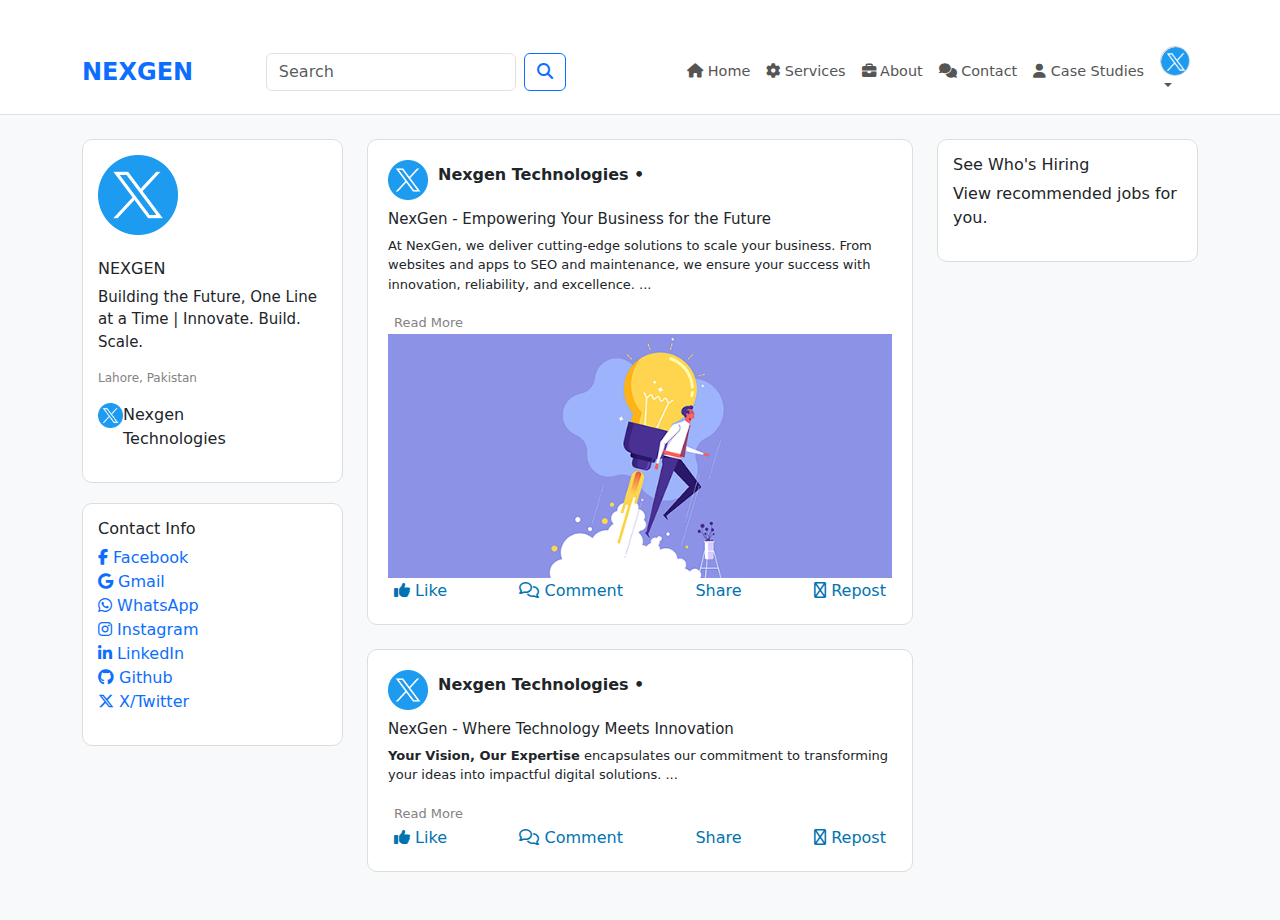
==== index.html @ e7142cca "first comment" ====
<!DOCTYPE html>
<html lang="en">
<head>
    <meta charset="UTF-8">
    <meta name="viewport" content="width=device-width, initial-scale=1.0">
    <title>NEXGEN</title>
    <link rel="stylesheet" href="https://cdn.jsdelivr.net/npm/bootstrap@5.3.0/dist/css/bootstrap.min.css">
    <link rel="stylesheet" href="https://cdnjs.cloudflare.com/ajax/libs/font-awesome/6.5.0/css/all.min.css">
    <link rel="stylesheet" href="css/index.css">
    <link rel="shortcut icon" href="images/images.jpg" type="image/x-icon">
    <style>

    </style>
</head>
<body>
    <!-- Navbar -->
    <nav class="navbar navbar-expand-lg bg-light border-bottom">
        <div class="container">
            <a class="navbar-brand text-primary" href="#">NEXGEN</a>
            <button class="navbar-toggler" type="button" data-bs-toggle="collapse" data-bs-target="#navbarNav" aria-controls="navbarNav" aria-expanded="false" aria-label="Toggle navigation">
                <span class="navbar-toggler-icon"></span>
            </button>
            <div class="collapse navbar-collapse" id="navbarNav">
                <form class="d-flex mx-auto nav-search">
                    <input class="form-control me-2" type="search" placeholder="Search" aria-label="Search">
                    <button class="btn btn-outline-primary" type="submit"><i class="fas fa-search"></i></button>
                </form>
                <ul class="navbar-nav ms-auto align-items-center">
                    <li class="nav-item">
                        <a class="nav-link" href="index.html"><i class="fas fa-home"></i> Home</a>
                    </li>
                    <li class="nav-item">
                        <a class="nav-link" href="#"><i class="fa-solid fa-gear"></i> Services</a>
                    </li>
                    <li class="nav-item">
                        <a class="nav-link" href="about.html"><i class="fas fa-briefcase"></i> About</a>
                    </li>
                    <li class="nav-item">
                        <a class="nav-link" href="#"><i class="fas fa-comments"></i> Contact</a>
                    </li>
                    <li class="nav-item">
                        <a class="nav-link" href="#"><i class="fa-solid fa-user"></i> Case Studies</a>
                    </li>
                    <li class="nav-item dropdown">
                        <a class="nav-link dropdown-toggle" href="#" id="navbarDropdown" role="button" data-bs-toggle="dropdown" aria-expanded="false">
                            <div class="profile-icon">
                                <img src="images/images.jpg" alt="Profile" class="rounded-circle" style="width: 30px; height: 30px;">
                            </div>
                        </a>
                        <ul class="dropdown-menu" aria-labelledby="navbarDropdown">
                            <li><a class="dropdown-item" href="#">Profile</a></li>
                            <li><a class="dropdown-item" href="#">Settings</a></li>
                            <li><hr class="dropdown-divider"></li>
                            <li><a class="dropdown-item" href="#">Logout</a></li>
                        </ul>
                    </li>
                </ul>
            </div>
        </div>
    </nav>

    <!-- Main Content -->
    <div class="container mt-4">
        <div class="row">
            <!-- Left Sidebar -->
            <div class="col-md-3">
                <div class="profile-card">
                    <img class="profile-img" src="images/images.jpg" alt="">
                    <br>
                    <br>
                    <h6>NEXGEN</h6>
                    <p class="desc">Building the Future, One Line at a Time | Innovate. Build. Scale.</p>
                    <p class="location">Lahore, Pakistan</p>
                    <div class="parent-div">
                        <img class="img-img" src="images/images.jpg" alt="">
                        <p>Nexgen Technologies</p>
                    </div>
                </div>
                <div class="sidebar-section">
                    <h6>Contact Info</h6>
                    <ul class="list-unstyled">
                        <li><a href="https://www.facebook.com/yourprofile" target="_blank" class="text-decoration-none">
                            <i class="fa-brands fa-facebook-f"></i> Facebook
                        </a></li>
                        <li><a href="mailto:your-email@gmail.com" class="text-decoration-none">
                            <i class="fa-brands fa-google"></i> Gmail
                        </a></li>
                        <li> <a href="https://wa.me/your-number" target="_blank" class="text-decoration-none">
                            <i class="fa-brands fa-whatsapp"></i> WhatsApp
                        </a></li>
                        <li>
                            <a href="https://www.instagram.com/yourprofile" target="_blank" class="text-decoration-none">
                                <i class="fa-brands fa-instagram"></i> Instagram
                            </a>
                        </li>
                        <li>
                            <a href="https://www.linkedin.com/yourprofile" target="_blank" class="text-decoration-none">
                                <i class="fa-brands fa-linkedin-in"></i> LinkedIn
                            </a>
                        </li>
                        <li>
                            <a href="https://www.github.com/yourprofile" target="_blank" class="text-decoration-none">
                                <i class="fa-brands fa-github"></i> Github
                            </a>
                        </li>
                        <li>
                            <a href="https://www.github.com/yourprofile" target="_blank" class="text-decoration-none">
                                <i class="fa-brands fa-x-twitter"></i> X/Twitter
                            </a>
                        </li>
                    </ul>
                </div>
            </div>
             
            <!-- Main Content -->
            <div class="col-md-6">
                <div class="main-content">
                    <div class="parent-div2">
                        <img src="images/images.jpg" alt="">
                        <h6 style="margin-top: 5px; margin-left:10px; font-weight:bold;">Nexgen Technologies •</h6>
                    </div>
                    <h6 style="font-size: 15px;">
                        NexGen - Empowering Your Business for the Future
                    </h6>
                    <p id="nexgen-text" style="font-size:13px;">
                        At NexGen, we deliver cutting-edge solutions to scale your business. From websites and apps to SEO and maintenance, we ensure your success with innovation, reliability, and excellence. 
                        <span id="dots">...</span>
                        <span id="more-text" style="display:none;">
                            Our team of experts is committed to providing tailored solutions that meet your unique needs. Let's build a better digital future together. <br> <strong>Build. Scale. Succeed with NexGen.</strong>
                        </span>
                    </p>
                    <button id="read-more-btn" onclick="toggleReadMore()" style="font-size:13px; background: none; border: none; color: #858282; cursor: pointer;">Read More</button>
                    <img class="img1" src="images/idea.png" alt="">
                    <div class="buttons">
                        <button style="background: none; border: none; cursor: pointer; color: #0073b1;"><i class="fa-solid fa-thumbs-up"></i> Like</button>
                        <button style="background: none; border: none; cursor: pointer; color: #0073b1;"><i class="fa-regular fa-comments"></i> Comment</button>
                        <button style="background: none; border: none; cursor: pointer; color: #0073b1;"><i class="fa-sharp fa-thin fa-share"></i> Share</button>
                        <button style="background: none; border: none; cursor: pointer; color: #0073b1;"><i class="fa-regular fa-signs-post"></i> Repost</button>
                    </div>
                </div>
                <br>
                <div class="main-content">
                    <div class="parent-div2">
                        <img src="images/images.jpg" alt="">
                        <h6 style="margin-top: 5px; margin-left:10px; font-weight:bold;">Nexgen Technologies •</h6>
                    </div>
                    <h6 style="font-size: 15px;">
                        NexGen - Where Technology Meets Innovation
                    </h6>
                    <p id="nexgen-text" style="font-size:13px;">
                        <strong>Your Vision, Our Expertise</strong> encapsulates our commitment to transforming your ideas into impactful digital solutions.
                        <span id="Dots">...</span>
                        <span id="More-text" style="display:none;">
                            At NexGen, we believe that every great project begins with a unique vision. Our team of experts collaborates closely with you to understand your goals and tailor technology to meet your specific needs. From cutting-edge websites and applications to seamless SEO and maintenance, we bring innovation, precision, and reliability to every step of the journey. With NexGen by your side, your vision becomes a reality powered by our expertise. Together, let’s shape a smarter, more successful future for your business
                        </span>
                    </p>
                    <button id="Read-more-btn" onclick="ToggleReadMore()" style="font-size:13px; background: none; border: none; color: #858282; cursor: pointer;">Read More</button>
                    <img class="img1" src="images/paper_plane12.1.jpg" alt="">
                    <div class="buttons">
                        <button style="background: none; border: none; cursor: pointer; color: #0073b1;"><i class="fa-solid fa-thumbs-up"></i> Like</button>
                        <button style="background: none; border: none; cursor: pointer; color: #0073b1;"><i class="fa-regular fa-comments"></i> Comment</button>
                        <button style="background: none; border: none; cursor: pointer; color: #0073b1;"><i class="fa-sharp fa-thin fa-share"></i> Share</button>
                        <button style="background: none; border: none; cursor: pointer; color: #0073b1;"><i class="fa-regular fa-signs-post"></i> Repost</button>
                    </div>
                </div>
            </div>

            <!-- Right Sidebar -->
            <div class="col-md-3">
                <div class="sidebar-section">
                    <h6>See Who's Hiring</h6>
                    <p>View recommended jobs for you.</p>
                </div>
            </div>
        </div>
    </div>
    <br>
    <br>
    <script src="https://cdn.jsdelivr.net/npm/bootstrap@5.3.0/dist/js/bootstrap.bundle.min.js"></script>
    <script src="js/index.js"></script>
</body>
</html>
---- css/index.css ----
body {
    background-color: rgb(248, 249, 250)
}

.navbar-brand {
    font-weight: bold;
    font-size: 1.5rem;
}

.nav-item a {
    color: #555;
    font-size: 0.9rem;
}

.nav-item a:hover {
    color: #0073b1; 
}

.nav-search {
    width: 300px;
}

.profile-icon {
    border: 1px solid #ccc;
    border-radius: 50%;
    width: 30px;
    height: 30px;
    overflow: hidden;
}

.profile-icon img {
    width: 100%;
    height: 100%;
    object-fit: cover;
}

.navbar {
    background-color: #fff !important; 
    border-bottom: 1px solid #ccc; 
}

.nav-link {
    color: #555 !important; 
}

.nav-link:hover {
    color: #0073b1 !important; 
}

.profile-icon {
    border: 1px solid #ccc;
}
body {
    background-color: #f8f9fa;
}
.profile-card {
    background: #fff;
    border: 1px solid #ddd;
    border-radius: 10px;
    padding: 15px;
    margin-bottom: 20px;
}
.sidebar-section {
    background: #fff;
    border: 1px solid #ddd;
    border-radius: 10px;
    padding: 15px;
    margin-bottom: 20px;
}
.main-content {
    background: #fff;
    border: 1px solid #ddd;
    border-radius: 10px;
    padding: 20px;
}

.profile-img {
    height: 80px;
}

.desc {
    font-size: 15px;
}

.location {
    font-size: 12px;
    color: #858282;
}

.parent-div {
    justify-content: space-evenly;
    display: flex;
    margin-right: 40px;
    margin-top: 10px;
}

.parent-div2 {
    justify-content: start;
    display: flex;
    height: 40px;
    margin-bottom: 10px;
}

.img-img {
    height: 25px;
}

.img1 {
    max-width: 100%; /* Scale down to fit */
    max-height: 100%; /* Scale down to fit */
    margin: auto; /* Center the image */
    display: block; /* For proper centering */
}

.buttons {
    justify-content: space-between;
    display: flex;
}

.card-slider .card {
    min-width: 18rem;
    margin: 0 auto;
}

.carousel-inner {
    display: flex;
    justify-content: center;
}

.carousel-item {
    display: flex;
    justify-content: center;
}

.card-img-top {
    height: 150px;
    object-fit: cover;
}

/* Styling for the card slider */
.card-slider-container {
    overflow: hidden;
    position: relative;
    width: 100%;
}

.card-slider {
    display: flex;
    transition: transform 0.5s ease-in-out;
}

.card {
    min-width: 18rem;
    margin: 10px;
    flex-shrink: 0;
}

.card-img-top {
    height: 350px;
    object-fit: cover;
}

.slider-controls {
    display: flex;
    justify-content: space-between;
    margin-top: 10px;
}

.slider-controls button {
    background-color: #007bff;
    color: #fff;
    border: none;
    padding: 5px 15px;
    border-radius: 5px;
    cursor: pointer;
}

.slider-controls button:hover {
    background-color: #0056b3;
}

/* For the card content inside the container */
.container {
    margin-top: 30px;
}

.star-rating {
    font-size: 1.2rem; /* Adjust size as needed */
    color: #f5c518; /* Gold color for stars */
    margin-top: 5px; /* Adds space between the name and stars */
}

.card-body h5 {
    margin-bottom: 8px; /* Adjust spacing between name and stars */
}
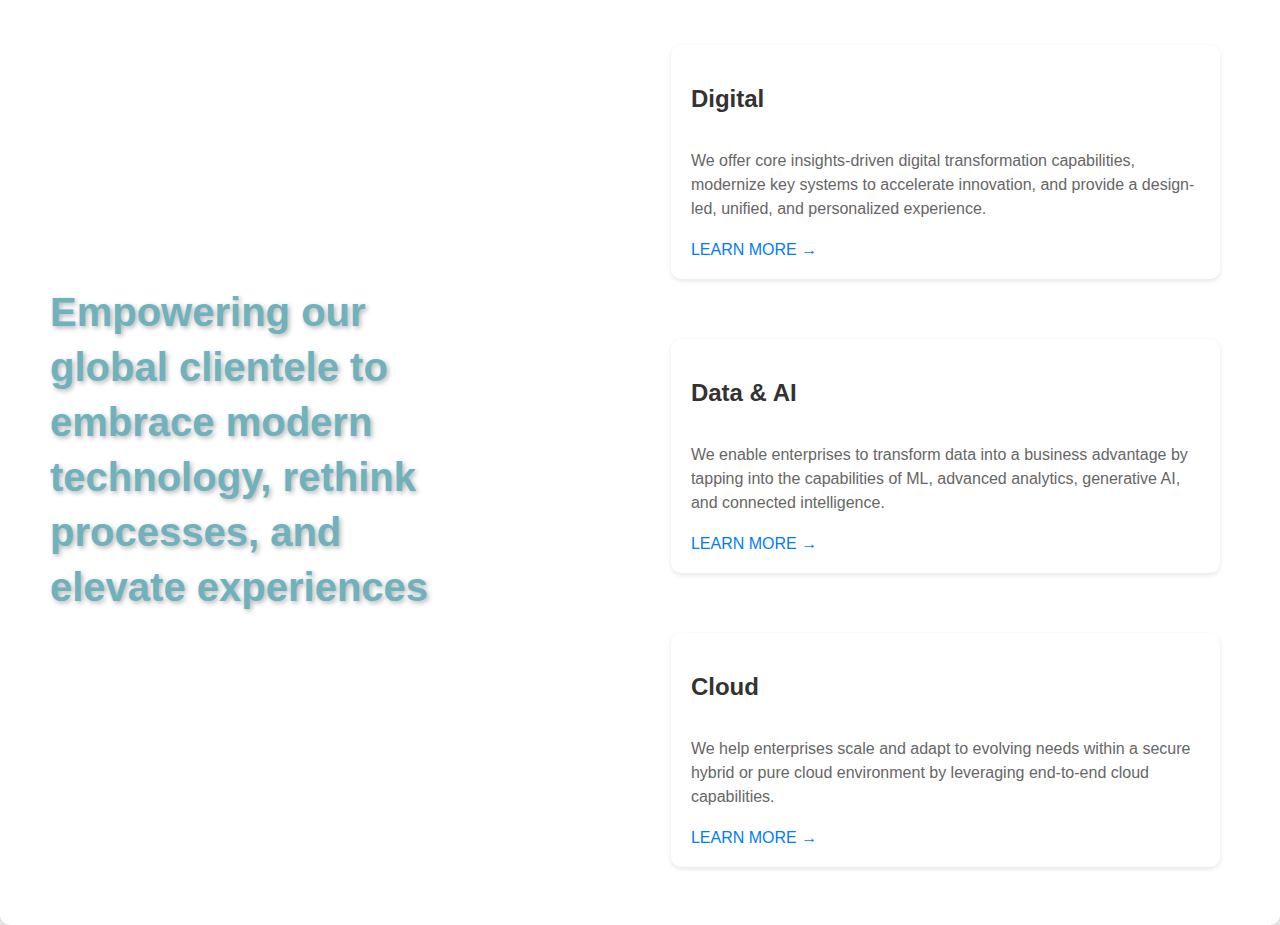
==== commit ffd4e62a: "add changes" ====
--- a/index.html
+++ b/index.html
@@ -3,180 +3,191 @@
 <head>
     <meta charset="UTF-8">
     <meta name="viewport" content="width=device-width, initial-scale=1.0">
-    <title>NEXGEN</title>
-    <link rel="stylesheet" href="https://cdn.jsdelivr.net/npm/bootstrap@5.3.0/dist/css/bootstrap.min.css">
-    <link rel="stylesheet" href="https://cdnjs.cloudflare.com/ajax/libs/font-awesome/6.5.0/css/all.min.css">
-    <link rel="stylesheet" href="css/index.css">
-    <link rel="shortcut icon" href="images/images.jpg" type="image/x-icon">
+    <title>Services Page</title>
     <style>
+        body {
+            font-family: Arial, sans-serif;
+            margin: 0;
+            padding: 0;
+            background-color: #F0F0F0;
+            display: flex;
+            justify-content: center;
+            align-items: center;
+            height: 100vh;
+            overflow: hidden;
+        }
 
+        .container {
+            max-width: 1200px;
+            margin: 0 auto;
+            padding: 50px;
+            display: flex;
+            justify-content: space-between;
+            align-items: center;
+            width: 100%;
+            background-color: #fff;
+            border-radius: 10px;
+            box-shadow: 0 4px 10px rgba(0, 0, 0, 0.1);
+        }
+
+        /* Left side text */
+        .left-side {
+            width: 50%;
+            padding-right: 50px;
+            background-color: white; /* Same color as the right side */
+            color: white;
+            background-image: url('company-logo.png'); /* Replace with your logo image URL */
+            background-size: contain;
+            background-position: center;
+            background-repeat: no-repeat;
+            position: relative;
+            height: 100%;
+        }
+
+        .left-side h1 {
+            font-size: 40px;
+            font-weight: bold;
+            color: #6fb2bd;
+            margin: 10px 0;
+            text-shadow: 2px 2px 5px rgba(0, 0, 0, 0.3); /* Optional text shadow for better readability */
+        }
+
+        /* Right side services */
+        .right-side {
+            width: 50%;
+            display: flex;
+            flex-direction: column;
+            gap: 20px;
+            overflow-y: auto; /* Allows scrolling but hides the scrollbar */
+            max-height: 90vh; /* Limit the height */
+            padding: 20px;
+            background-color: white; /* Same color as left side */
+            color: white;
+        }
+
+        .right-side::-webkit-scrollbar {
+            display: none; /* Hide scrollbar */
+        }
+
+        .service {
+            background-color: #fff;
+            border-radius: 10px;
+            padding: 20px;
+            box-shadow: 0px 2px 5px rgba(0, 0, 0, 0.1);
+            text-align: left;
+            display: flex;
+            flex-direction: column;
+            gap: 10px;
+        }
+
+        .service h2 {
+            font-size: 24px;
+            font-weight: bold;
+            color: #333;
+            margin-bottom: 10px;
+        }
+
+        .service p {
+            color: #666;
+            line-height: 1.5;
+            margin-bottom: 10px;
+        }
+
+        .service a {
+            color: #007bff;
+            text-decoration: none;
+        }
+
+        /* Vertical line separating left and right sides */
+        .separator {
+            width: 2px;
+            background-color: #333;
+            height: 100%;
+        }
+
+        /* Line separator within right-side */
+        .line {
+            height: 2px;
+            background-color: #333;
+            margin-bottom: 20px;
+        }
+
+        /* Scroll Effect */
+        .scrollable {
+            height: 90vh;
+            overflow-y: scroll;
+            padding-right: 10px;
+        }
+
+        /* Media Queries */
+        @media (max-width: 768px) {
+            .container {
+                flex-direction: column;
+                padding: 20px;
+            }
+
+            .left-side, .right-side {
+                width: 100%;
+            }
+
+            .left-side h1 {
+                font-size: 30px;
+            }
+
+            .separator {
+                display: none;
+            }
+        }
     </style>
 </head>
 <body>
-    <!-- Navbar -->
-    <nav class="navbar navbar-expand-lg bg-light border-bottom">
-        <div class="container">
-            <a class="navbar-brand text-primary" href="#">NEXGEN</a>
-            <button class="navbar-toggler" type="button" data-bs-toggle="collapse" data-bs-target="#navbarNav" aria-controls="navbarNav" aria-expanded="false" aria-label="Toggle navigation">
-                <span class="navbar-toggler-icon"></span>
-            </button>
-            <div class="collapse navbar-collapse" id="navbarNav">
-                <form class="d-flex mx-auto nav-search">
-                    <input class="form-control me-2" type="search" placeholder="Search" aria-label="Search">
-                    <button class="btn btn-outline-primary" type="submit"><i class="fas fa-search"></i></button>
-                </form>
-                <ul class="navbar-nav ms-auto align-items-center">
-                    <li class="nav-item">
-                        <a class="nav-link" href="index.html"><i class="fas fa-home"></i> Home</a>
-                    </li>
-                    <li class="nav-item">
-                        <a class="nav-link" href="#"><i class="fa-solid fa-gear"></i> Services</a>
-                    </li>
-                    <li class="nav-item">
-                        <a class="nav-link" href="about.html"><i class="fas fa-briefcase"></i> About</a>
-                    </li>
-                    <li class="nav-item">
-                        <a class="nav-link" href="#"><i class="fas fa-comments"></i> Contact</a>
-                    </li>
-                    <li class="nav-item">
-                        <a class="nav-link" href="#"><i class="fa-solid fa-user"></i> Case Studies</a>
-                    </li>
-                    <li class="nav-item dropdown">
-                        <a class="nav-link dropdown-toggle" href="#" id="navbarDropdown" role="button" data-bs-toggle="dropdown" aria-expanded="false">
-                            <div class="profile-icon">
-                                <img src="images/images.jpg" alt="Profile" class="rounded-circle" style="width: 30px; height: 30px;">
-                            </div>
-                        </a>
-                        <ul class="dropdown-menu" aria-labelledby="navbarDropdown">
-                            <li><a class="dropdown-item" href="#">Profile</a></li>
-                            <li><a class="dropdown-item" href="#">Settings</a></li>
-                            <li><hr class="dropdown-divider"></li>
-                            <li><a class="dropdown-item" href="#">Logout</a></li>
-                        </ul>
-                    </li>
-                </ul>
+    <div class="container">
+        <!-- Left side text -->
+        <div class="left-side">
+            <h1>Empowering our</h1>
+            <h1>global clientele to</h1>
+            <h1>embrace modern</h1>
+            <h1>technology, rethink</h1>
+            <h1>processes, and</h1>
+            <h1>elevate experiences</h1>
+        </div>
+
+        <!-- Separator line between left and right -->
+        <div class="separator"></div>
+
+        <!-- Right side services -->
+        <div class="right-side scrollable">
+            <div class="service">
+                <h2>Digital</h2>
+                <p>We offer core insights-driven digital transformation capabilities, modernize key systems to accelerate innovation, and provide a design-led, unified, and personalized experience.</p>
+                <a href="#">LEARN MORE →</a>
             </div>
-        </div>
-    </nav>
-
-    <!-- Main Content -->
-    <div class="container mt-4">
-        <div class="row">
-            <!-- Left Sidebar -->
-            <div class="col-md-3">
-                <div class="profile-card">
-                    <img class="profile-img" src="images/images.jpg" alt="">
-                    <br>
-                    <br>
-                    <h6>NEXGEN</h6>
-                    <p class="desc">Building the Future, One Line at a Time | Innovate. Build. Scale.</p>
-                    <p class="location">Lahore, Pakistan</p>
-                    <div class="parent-div">
-                        <img class="img-img" src="images/images.jpg" alt="">
-                        <p>Nexgen Technologies</p>
-                    </div>
-                </div>
-                <div class="sidebar-section">
-                    <h6>Contact Info</h6>
-                    <ul class="list-unstyled">
-                        <li><a href="https://www.facebook.com/yourprofile" target="_blank" class="text-decoration-none">
-                            <i class="fa-brands fa-facebook-f"></i> Facebook
-                        </a></li>
-                        <li><a href="mailto:your-email@gmail.com" class="text-decoration-none">
-                            <i class="fa-brands fa-google"></i> Gmail
-                        </a></li>
-                        <li> <a href="https://wa.me/your-number" target="_blank" class="text-decoration-none">
-                            <i class="fa-brands fa-whatsapp"></i> WhatsApp
-                        </a></li>
-                        <li>
-                            <a href="https://www.instagram.com/yourprofile" target="_blank" class="text-decoration-none">
-                                <i class="fa-brands fa-instagram"></i> Instagram
-                            </a>
-                        </li>
-                        <li>
-                            <a href="https://www.linkedin.com/yourprofile" target="_blank" class="text-decoration-none">
-                                <i class="fa-brands fa-linkedin-in"></i> LinkedIn
-                            </a>
-                        </li>
-                        <li>
-                            <a href="https://www.github.com/yourprofile" target="_blank" class="text-decoration-none">
-                                <i class="fa-brands fa-github"></i> Github
-                            </a>
-                        </li>
-                        <li>
-                            <a href="https://www.github.com/yourprofile" target="_blank" class="text-decoration-none">
-                                <i class="fa-brands fa-x-twitter"></i> X/Twitter
-                            </a>
-                        </li>
-                    </ul>
-                </div>
+            <div class="line"></div>
+            <div class="service">
+                <h2>Data & AI</h2>
+                <p>We enable enterprises to transform data into a business advantage by tapping into the capabilities of ML, advanced analytics, generative AI, and connected intelligence.</p>
+                <a href="#">LEARN MORE →</a>
             </div>
-             
-            <!-- Main Content -->
-            <div class="col-md-6">
-                <div class="main-content">
-                    <div class="parent-div2">
-                        <img src="images/images.jpg" alt="">
-                        <h6 style="margin-top: 5px; margin-left:10px; font-weight:bold;">Nexgen Technologies •</h6>
-                    </div>
-                    <h6 style="font-size: 15px;">
-                        NexGen - Empowering Your Business for the Future
-                    </h6>
-                    <p id="nexgen-text" style="font-size:13px;">
-                        At NexGen, we deliver cutting-edge solutions to scale your business. From websites and apps to SEO and maintenance, we ensure your success with innovation, reliability, and excellence. 
-                        <span id="dots">...</span>
-                        <span id="more-text" style="display:none;">
-                            Our team of experts is committed to providing tailored solutions that meet your unique needs. Let's build a better digital future together. <br> <strong>Build. Scale. Succeed with NexGen.</strong>
-                        </span>
-                    </p>
-                    <button id="read-more-btn" onclick="toggleReadMore()" style="font-size:13px; background: none; border: none; color: #858282; cursor: pointer;">Read More</button>
-                    <img class="img1" src="images/idea.png" alt="">
-                    <div class="buttons">
-                        <button style="background: none; border: none; cursor: pointer; color: #0073b1;"><i class="fa-solid fa-thumbs-up"></i> Like</button>
-                        <button style="background: none; border: none; cursor: pointer; color: #0073b1;"><i class="fa-regular fa-comments"></i> Comment</button>
-                        <button style="background: none; border: none; cursor: pointer; color: #0073b1;"><i class="fa-sharp fa-thin fa-share"></i> Share</button>
-                        <button style="background: none; border: none; cursor: pointer; color: #0073b1;"><i class="fa-regular fa-signs-post"></i> Repost</button>
-                    </div>
-                </div>
-                <br>
-                <div class="main-content">
-                    <div class="parent-div2">
-                        <img src="images/images.jpg" alt="">
-                        <h6 style="margin-top: 5px; margin-left:10px; font-weight:bold;">Nexgen Technologies •</h6>
-                    </div>
-                    <h6 style="font-size: 15px;">
-                        NexGen - Where Technology Meets Innovation
-                    </h6>
-                    <p id="nexgen-text" style="font-size:13px;">
-                        <strong>Your Vision, Our Expertise</strong> encapsulates our commitment to transforming your ideas into impactful digital solutions.
-                        <span id="Dots">...</span>
-                        <span id="More-text" style="display:none;">
-                            At NexGen, we believe that every great project begins with a unique vision. Our team of experts collaborates closely with you to understand your goals and tailor technology to meet your specific needs. From cutting-edge websites and applications to seamless SEO and maintenance, we bring innovation, precision, and reliability to every step of the journey. With NexGen by your side, your vision becomes a reality powered by our expertise. Together, let’s shape a smarter, more successful future for your business
-                        </span>
-                    </p>
-                    <button id="Read-more-btn" onclick="ToggleReadMore()" style="font-size:13px; background: none; border: none; color: #858282; cursor: pointer;">Read More</button>
-                    <img class="img1" src="images/paper_plane12.1.jpg" alt="">
-                    <div class="buttons">
-                        <button style="background: none; border: none; cursor: pointer; color: #0073b1;"><i class="fa-solid fa-thumbs-up"></i> Like</button>
-                        <button style="background: none; border: none; cursor: pointer; color: #0073b1;"><i class="fa-regular fa-comments"></i> Comment</button>
-                        <button style="background: none; border: none; cursor: pointer; color: #0073b1;"><i class="fa-sharp fa-thin fa-share"></i> Share</button>
-                        <button style="background: none; border: none; cursor: pointer; color: #0073b1;"><i class="fa-regular fa-signs-post"></i> Repost</button>
-                    </div>
-                </div>
-            </div>
-
-            <!-- Right Sidebar -->
-            <div class="col-md-3">
-                <div class="sidebar-section">
-                    <h6>See Who's Hiring</h6>
-                    <p>View recommended jobs for you.</p>
-                </div>
+            <div class="line"></div>
+            <div class="service">
+                <h2>Cloud</h2>
+                <p>We help enterprises scale and adapt to evolving needs within a secure hybrid or pure cloud environment by leveraging end-to-end cloud capabilities.</p>
+                <a href="#">LEARN MORE →</a>
             </div>
         </div>
     </div>
-    <br>
-    <br>
-    <script src="https://cdn.jsdelivr.net/npm/bootstrap@5.3.0/dist/js/bootstrap.bundle.min.js"></script>
-    <script src="js/index.js"></script>
+
+    <script>
+        window.addEventListener('scroll', function() {
+            const scrollPosition = window.scrollY;
+            const rightSide = document.querySelector('.right-side');
+            if (scrollPosition > 100) {
+                rightSide.style.transform = 'translateY(-50px)';
+                rightSide.style.transition = 'transform 0.3s ease-in-out';
+            } else {
+                rightSide.style.transform = 'translateY(0)';
+            }
+        });
+    </script>
 </body>
 </html>
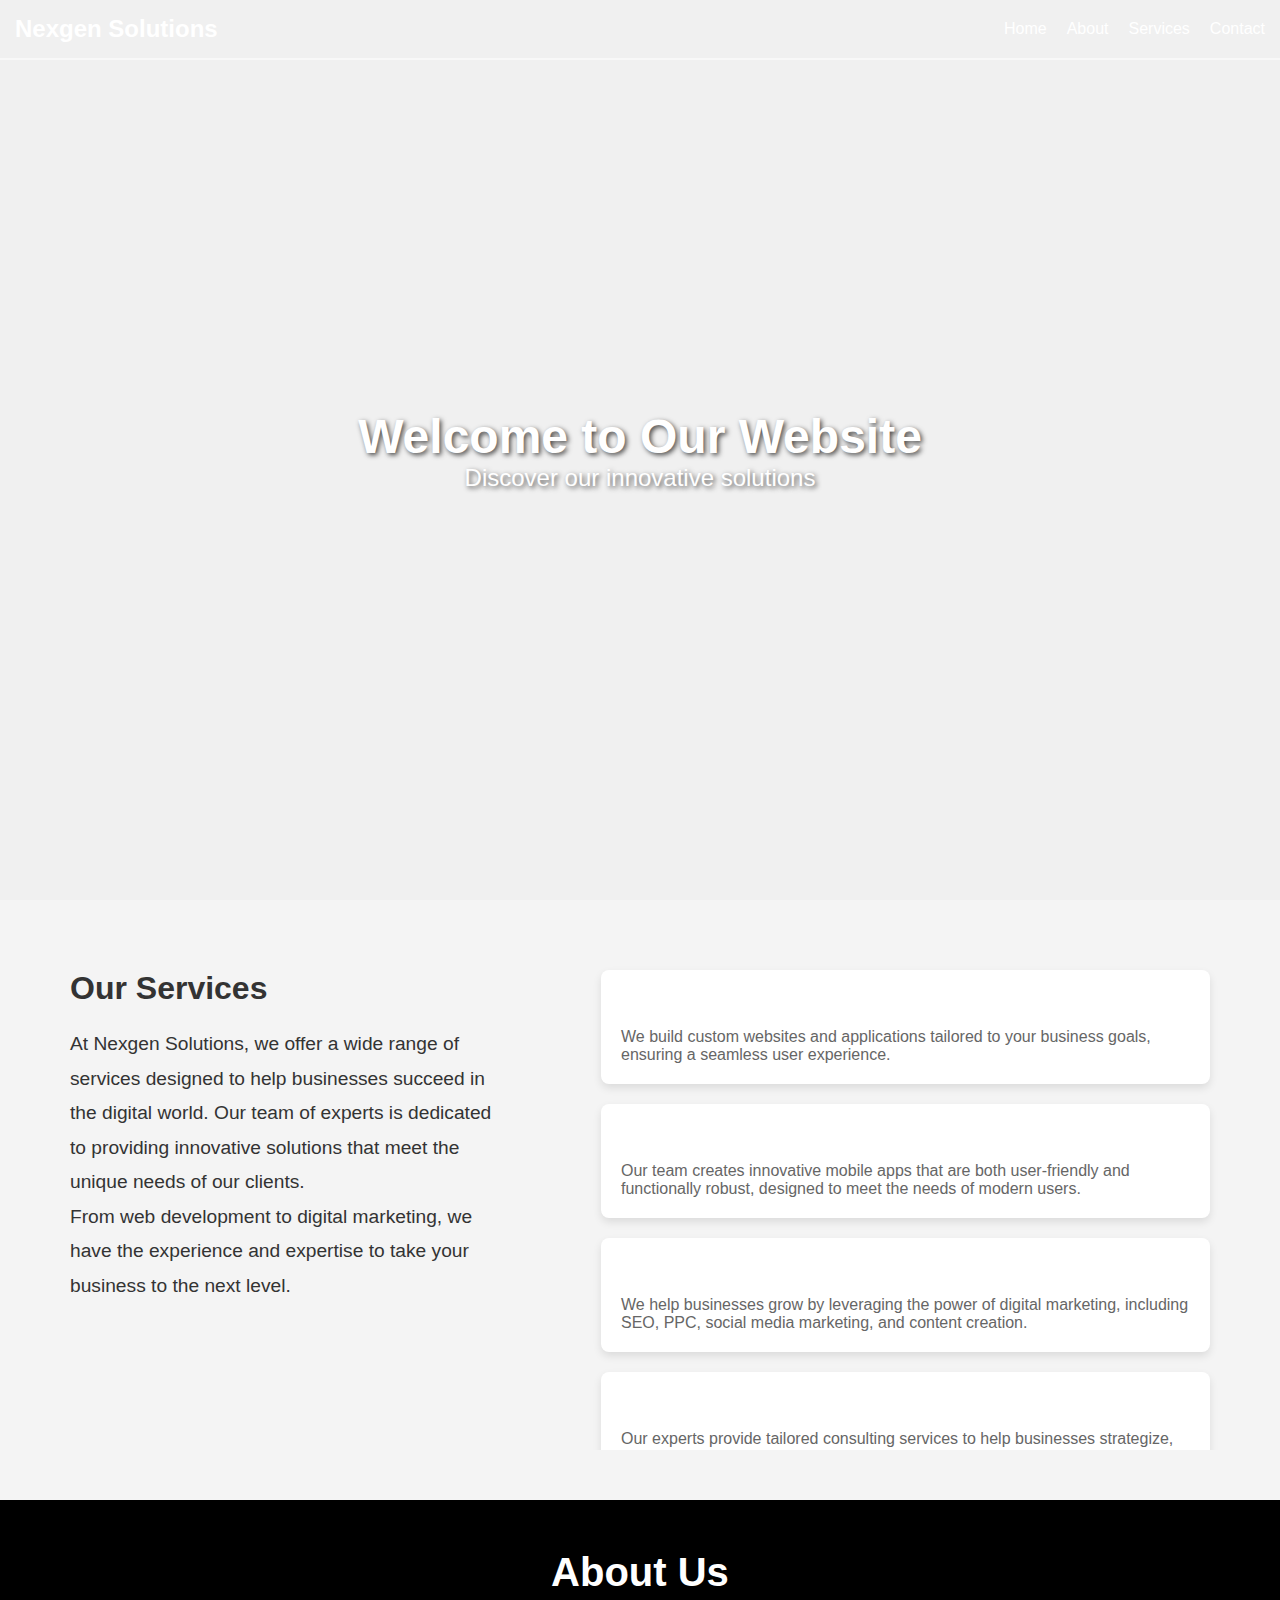
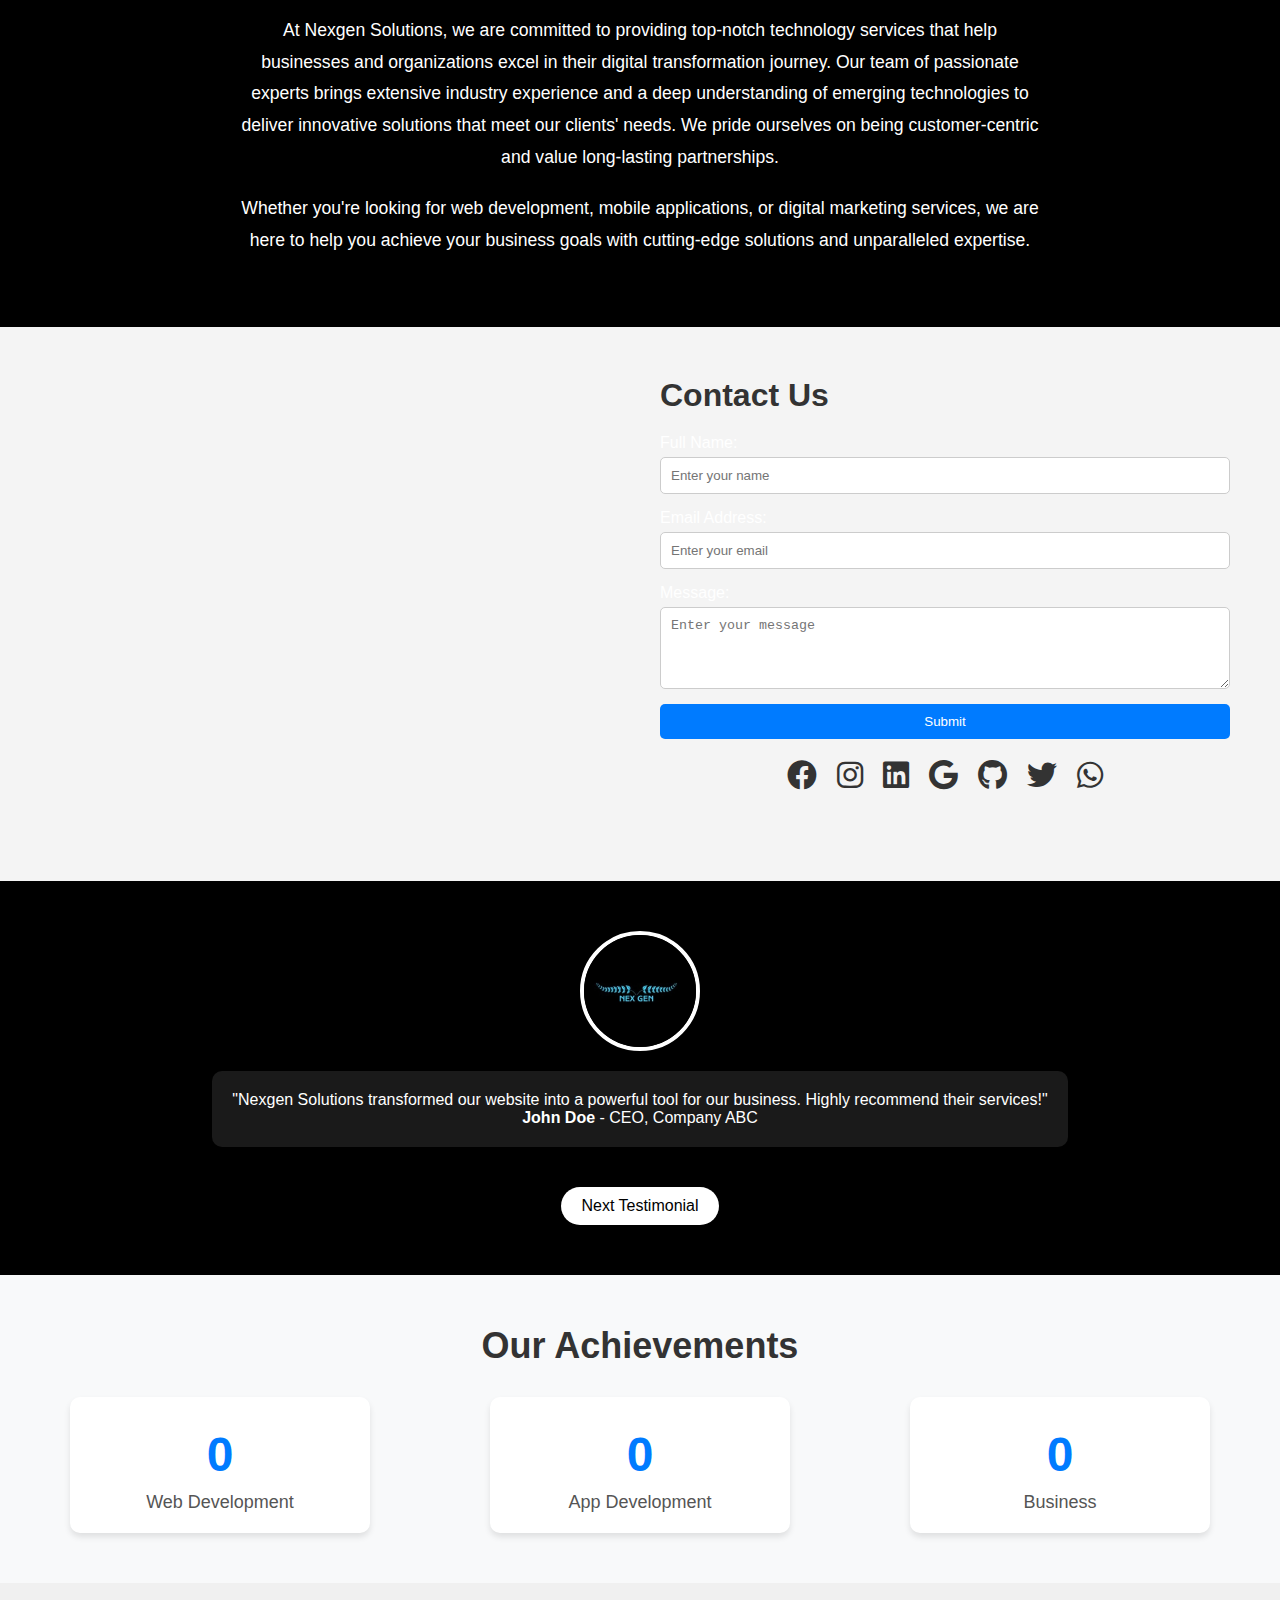
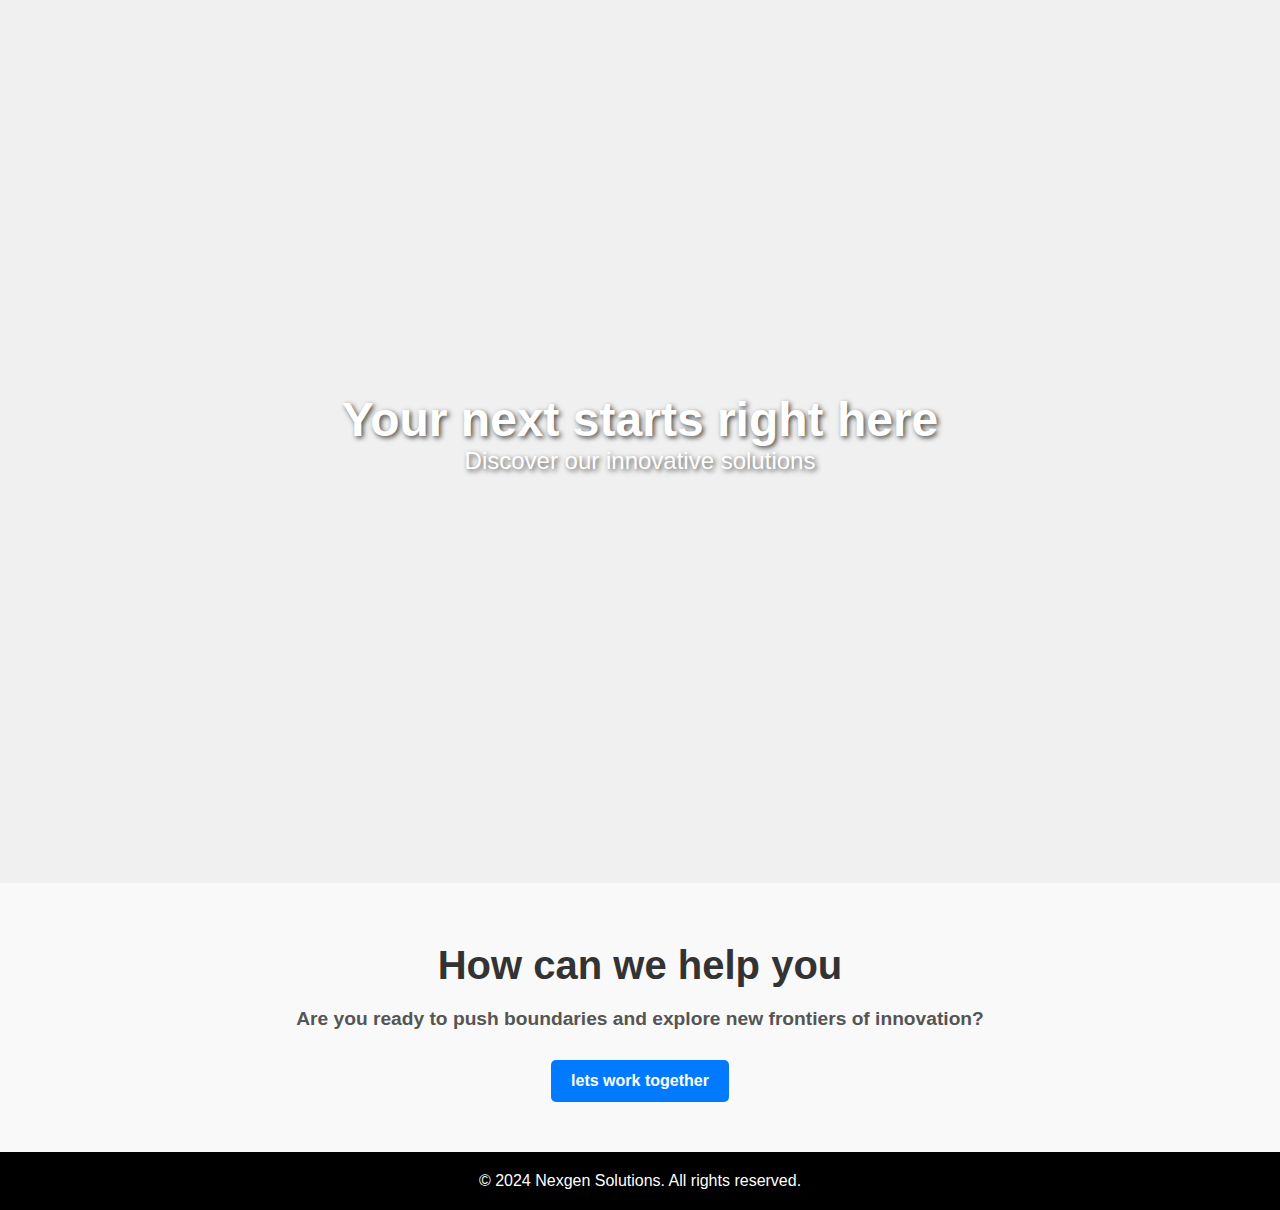
==== commit bd446f53: "applied changes in portfolio" ====
--- a/index.html
+++ b/index.html
@@ -1,193 +1,319 @@
 <!DOCTYPE html>
 <html lang="en">
-<head>
-    <meta charset="UTF-8">
-    <meta name="viewport" content="width=device-width, initial-scale=1.0">
-    <title>Services Page</title>
-    <style>
-        body {
-            font-family: Arial, sans-serif;
-            margin: 0;
-            padding: 0;
-            background-color: #F0F0F0;
-            display: flex;
-            justify-content: center;
-            align-items: center;
-            height: 100vh;
-            overflow: hidden;
-        }
-
-        .container {
-            max-width: 1200px;
-            margin: 0 auto;
-            padding: 50px;
-            display: flex;
-            justify-content: space-between;
-            align-items: center;
-            width: 100%;
-            background-color: #fff;
-            border-radius: 10px;
-            box-shadow: 0 4px 10px rgba(0, 0, 0, 0.1);
-        }
-
-        /* Left side text */
-        .left-side {
-            width: 50%;
-            padding-right: 50px;
-            background-color: white; /* Same color as the right side */
-            color: white;
-            background-image: url('company-logo.png'); /* Replace with your logo image URL */
-            background-size: contain;
-            background-position: center;
-            background-repeat: no-repeat;
-            position: relative;
-            height: 100%;
-        }
-
-        .left-side h1 {
-            font-size: 40px;
-            font-weight: bold;
-            color: #6fb2bd;
-            margin: 10px 0;
-            text-shadow: 2px 2px 5px rgba(0, 0, 0, 0.3); /* Optional text shadow for better readability */
-        }
-
-        /* Right side services */
-        .right-side {
-            width: 50%;
-            display: flex;
-            flex-direction: column;
-            gap: 20px;
-            overflow-y: auto; /* Allows scrolling but hides the scrollbar */
-            max-height: 90vh; /* Limit the height */
-            padding: 20px;
-            background-color: white; /* Same color as left side */
-            color: white;
-        }
-
-        .right-side::-webkit-scrollbar {
-            display: none; /* Hide scrollbar */
-        }
-
-        .service {
-            background-color: #fff;
-            border-radius: 10px;
-            padding: 20px;
-            box-shadow: 0px 2px 5px rgba(0, 0, 0, 0.1);
-            text-align: left;
-            display: flex;
-            flex-direction: column;
-            gap: 10px;
-        }
-
-        .service h2 {
-            font-size: 24px;
-            font-weight: bold;
-            color: #333;
-            margin-bottom: 10px;
-        }
-
-        .service p {
-            color: #666;
-            line-height: 1.5;
-            margin-bottom: 10px;
-        }
-
-        .service a {
-            color: #007bff;
-            text-decoration: none;
-        }
-
-        /* Vertical line separating left and right sides */
-        .separator {
-            width: 2px;
-            background-color: #333;
-            height: 100%;
-        }
-
-        /* Line separator within right-side */
-        .line {
-            height: 2px;
-            background-color: #333;
-            margin-bottom: 20px;
-        }
-
-        /* Scroll Effect */
-        .scrollable {
-            height: 90vh;
-            overflow-y: scroll;
-            padding-right: 10px;
-        }
-
-        /* Media Queries */
-        @media (max-width: 768px) {
-            .container {
-                flex-direction: column;
-                padding: 20px;
-            }
-
-            .left-side, .right-side {
-                width: 100%;
-            }
-
-            .left-side h1 {
-                font-size: 30px;
-            }
-
-            .separator {
-                display: none;
-            }
-        }
-    </style>
-</head>
-<body>
-    <div class="container">
-        <!-- Left side text -->
-        <div class="left-side">
-            <h1>Empowering our</h1>
-            <h1>global clientele to</h1>
-            <h1>embrace modern</h1>
-            <h1>technology, rethink</h1>
-            <h1>processes, and</h1>
-            <h1>elevate experiences</h1>
-        </div>
-
-        <!-- Separator line between left and right -->
-        <div class="separator"></div>
-
-        <!-- Right side services -->
-        <div class="right-side scrollable">
-            <div class="service">
-                <h2>Digital</h2>
-                <p>We offer core insights-driven digital transformation capabilities, modernize key systems to accelerate innovation, and provide a design-led, unified, and personalized experience.</p>
-                <a href="#">LEARN MORE →</a>
+  <head>
+    <meta charset="UTF-8" />
+    <meta name="viewport" content="width=device-width, initial-scale=1.0" />
+    <title>Nexgen Solutions</title>
+    <link rel="stylesheet" href="css/index.css" />
+
+    <!-- FontAwesome CDN Link -->
+    <link
+      rel="stylesheet"
+      href="https://cdnjs.cloudflare.com/ajax/libs/font-awesome/6.0.0-beta3/css/all.min.css"
+    />
+  </head>
+  <body>
+    <!-- Invisible Navbar on top of carousel -->
+    <header class="navbar">
+      <div class="logo">Nexgen Solutions</div>
+      <nav>
+        <ul class="nav-links">
+          <li><a href="#home">Home</a></li>
+          <li><a href="#about">About</a></li>
+          <li><a href="#services">Services</a></li>
+          <li><a href="#contact">Contact</a></li>
+        </ul>
+      </nav>
+    </header>
+
+    <!-- Fullscreen Carousel -->
+    <section id="home" class="carousel">
+      <video
+        id="carousel-video"
+        src="images/video2.webm"
+        autoplay
+        muted
+        loop
+      ></video>
+      <div class="carousel-content">
+        <h1>Welcome to Our Website</h1>
+        <p>Discover our innovative solutions</p>
+      </div>
+    </section>
+
+    <!-- Services Section -->
+    <section id="services" class="services">
+      <!-- Left Side: Text -->
+      <div class="left-side">
+        <h2>Our Services</h2>
+        <p>
+          At Nexgen Solutions, we offer a wide range of services designed to
+          help businesses succeed in the digital world. Our team of experts is
+          dedicated to providing innovative solutions that meet the unique needs
+          of our clients.
+        </p>
+        <p>
+          From web development to digital marketing, we have the experience and
+          expertise to take your business to the next level.
+        </p>
+      </div>
+
+      <!-- Divider -->
+      <div class="divider"></div>
+
+      <!-- Right Side: Scrollable Service Cards -->
+      <div class="right-side">
+        <div class="service-card">
+          <h3>Web Development</h3>
+          <p>
+            We build custom websites and applications tailored to your business
+            goals, ensuring a seamless user experience.
+          </p>
+        </div>
+
+        <div class="service-card">
+          <h3>Mobile App Development</h3>
+          <p>
+            Our team creates innovative mobile apps that are both user-friendly
+            and functionally robust, designed to meet the needs of modern users.
+          </p>
+        </div>
+
+        <div class="service-card">
+          <h3>Digital Marketing</h3>
+          <p>
+            We help businesses grow by leveraging the power of digital
+            marketing, including SEO, PPC, social media marketing, and content
+            creation.
+          </p>
+        </div>
+
+        <div class="service-card">
+          <h3>Consulting</h3>
+          <p>
+            Our experts provide tailored consulting services to help businesses
+            strategize, plan, and execute successful digital transformations.
+          </p>
+        </div>
+
+        <div class="service-card">
+          <h3>E-commerce Solutions</h3>
+          <p>
+            We offer end-to-end e-commerce solutions, including platform
+            integration, payment gateway setup, and product management systems.
+          </p>
+        </div>
+
+        <div class="service-card">
+          <h3>Cloud Solutions</h3>
+          <p>
+            Our cloud services help businesses improve scalability, security,
+            and efficiency with custom cloud solutions and data management.
+          </p>
+        </div>
+      </div>
+    </section>
+
+    <!-- About Section -->
+    <section id="about" class="about">
+      <div class="about-content">
+        <h2>About Us</h2>
+        <p>
+          At Nexgen Solutions, we are committed to providing top-notch
+          technology services that help businesses and organizations excel in
+          their digital transformation journey. Our team of passionate experts
+          brings extensive industry experience and a deep understanding of
+          emerging technologies to deliver innovative solutions that meet our
+          clients' needs. We pride ourselves on being customer-centric and value
+          long-lasting partnerships.
+        </p>
+        <p>
+          Whether you're looking for web development, mobile applications, or
+          digital marketing services, we are here to help you achieve your
+          business goals with cutting-edge solutions and unparalleled expertise.
+        </p>
+      </div>
+    </section>
+
+    <!-- Contact Section -->
+    <section id="contact" class="contact">
+      <!-- Left Side: Embedded Google Map -->
+      <div class="contact-left">
+        <iframe
+          src="https://www.google.com/maps/embed/v1/place?q=New+York+City&key=YOUR_GOOGLE_MAPS_API_KEY"
+          width="600"
+          height="450"
+          style="border: 0"
+          allowfullscreen=""
+          loading="lazy"
+        >
+        </iframe>
+      </div>
+
+      <!-- Right Side: Contact Form -->
+      <div class="contact-right">
+        <h2>Contact Us</h2>
+        <form action="#" method="POST">
+          <label for="name">Full Name:</label>
+          <input
+            type="text"
+            id="name"
+            name="name"
+            required
+            placeholder="Enter your name"
+          />
+
+          <label for="email">Email Address:</label>
+          <input
+            type="email"
+            id="email"
+            name="email"
+            required
+            placeholder="Enter your email"
+          />
+
+          <label for="message">Message:</label>
+          <textarea
+            id="message"
+            name="message"
+            rows="4"
+            required
+            placeholder="Enter your message"
+          ></textarea>
+
+          <button type="submit">Submit</button>
+
+          <!-- Social Icons Below Submit Button -->
+          <div class="social-icons">
+            <a href="https://www.facebook.com" target="_blank" class="facebook"
+              ><i class="fab fa-facebook"></i
+            ></a>
+            <a
+              href="https://www.instagram.com"
+              target="_blank"
+              class="instagram"
+              ><i class="fab fa-instagram"></i
+            ></a>
+            <a href="https://www.linkedin.com" target="_blank" class="linkedin"
+              ><i class="fab fa-linkedin"></i
+            ></a>
+            <a href="https://www.google.com" target="_blank" class="google"
+              ><i class="fab fa-google"></i
+            ></a>
+            <a href="https://github.com" target="_blank" class="github"
+              ><i class="fab fa-github"></i
+            ></a>
+            <a href="https://twitter.com" target="_blank" class="twitter"
+              ><i class="fab fa-twitter"></i
+            ></a>
+            <a href="https://wa.me" target="_blank" class="whatsapp"
+              ><i class="fab fa-whatsapp"></i
+            ></a>
+          </div>
+        </form>
+      </div>
+    </section>
+    <!-- Testimonial Section -->
+    <section id="testimonials" class="testimonials">
+      <div class="testimonial-container">
+        <div class="testimonial">
+          <div class="testimonial-image">
+            <img src="images/img1.jpeg" alt="Client 1" />
+          </div>
+          <div class="testimonial-content">
+            <p>
+              "Nexgen Solutions transformed our website into a powerful tool for
+              our business. Highly recommend their services!"
+            </p>
+            <p><strong>John Doe</strong> - CEO, Company ABC</p>
+          </div>
+        </div>
+
+        <div class="testimonial">
+          <div class="testimonial-image">
+            <img src="images/testimonial2.jpg" alt="Client 2" />
+          </div>
+          <div class="testimonial-content">
+            <p>
+              "Their team understood our needs and delivered exceptional results
+              on time. The collaboration was seamless."
+            </p>
+            <p><strong>Jane Smith</strong> - Marketing Director, XYZ Corp</p>
+          </div>
+        </div>
+
+        <div class="testimonial">
+          <div class="testimonial-image">
+            <img src="images/testimonial3.jpg" alt="Client 3" />
+          </div>
+          <div class="testimonial-content">
+            <p>
+              "We saw an immediate improvement in customer engagement after
+              working with Nexgen Solutions. Truly impressed!"
+            </p>
+            <p><strong>Michael Lee</strong> - Founder, Startup Co.</p>
+          </div>
+        </div>
+      </div>
+      <button id="testimonial-btn" class="testimonial-btn">
+        Next Testimonial
+      </button>
+    </section>
+    <!-- show case -->
+    <section class="projects-counter" id="projects-counter">
+        <div class="container">
+            <h1 class="section-title">Our Achievements</h1>
+            <div class="projects-row">
+                <div class="project-item">
+                    <h2 id="web-count">0</h2>
+                    <p>Web Development</p>
+                </div>
+                <div class="project-item">
+                    <h2 id="app-count">0</h2>
+                    <p>App Development</p>
+                </div>
+                <div class="project-item">
+                    <h2 id="business-count">0</h2>
+                    <p>Business</p>
+                </div>
             </div>
-            <div class="line"></div>
-            <div class="service">
-                <h2>Data & AI</h2>
-                <p>We enable enterprises to transform data into a business advantage by tapping into the capabilities of ML, advanced analytics, generative AI, and connected intelligence.</p>
-                <a href="#">LEARN MORE →</a>
-            </div>
-            <div class="line"></div>
-            <div class="service">
-                <h2>Cloud</h2>
-                <p>We help enterprises scale and adapt to evolving needs within a secure hybrid or pure cloud environment by leveraging end-to-end cloud capabilities.</p>
-                <a href="#">LEARN MORE →</a>
-            </div>
-        </div>
-    </div>
-
-    <script>
-        window.addEventListener('scroll', function() {
-            const scrollPosition = window.scrollY;
-            const rightSide = document.querySelector('.right-side');
-            if (scrollPosition > 100) {
-                rightSide.style.transform = 'translateY(-50px)';
-                rightSide.style.transition = 'transform 0.3s ease-in-out';
-            } else {
-                rightSide.style.transform = 'translateY(0)';
-            }
-        });
-    </script>
-</body>
+        </div>
+    </section>
+         <!-- video -->
+         <section id="home" class="carousel">
+            <video
+            id="carousel-video"
+            src="images/video2.webm"
+            autoplay
+            muted
+            loop
+          ></video>
+          <div class="carousel-content">
+            <h1>Your next starts right here</h1>
+            <p>Discover our innovative solutions</p>
+          </div>
+          </section>
+    <!-- how can we help you -->
+     <section class="how-can-we-help-you" id="how-can-we-help-you">
+        <div>
+            <h1>
+                How can we help you
+            </h1>
+            <h6>
+                Are you ready to push boundaries and explore new frontiers of innovation?
+            </h6>
+            <button>
+                <a href="#contact">
+                    lets work together
+                </a>
+            </button>
+        </div>
+     </section>
+    <!-- Footer Section -->
+    <footer class="footer">
+      <p>&copy; 2024 Nexgen Solutions. All rights reserved.</p>
+    </footer>
+
+    <script src="js/index.js"></script>
+  </body>
 </html>
--- a/css/index.css
+++ b/css/index.css
@@ -0,0 +1,570 @@
+* {
+    margin: 0;
+    padding: 0;
+    box-sizing: border-box;
+  }
+
+  body {
+    font-family: Arial, sans-serif;
+    color: white;
+    overflow-x: hidden; /* Prevent horizontal scrolling */
+    margin: 0;
+    padding: 0;
+    background-color: #F0F0F0;
+  }
+
+  /* Invisible Navbar */
+  .navbar {
+    position: absolute; /* Position it on top of other elements */
+    top: 0;
+    left: 0;
+    width: 100%;
+    padding: 15px;
+    z-index: 10; /* Ensure the navbar is on top of the carousel */
+    background: rgba(0, 0, 0, 0); /* Transparent background */
+    display: flex;
+    justify-content: space-between;
+    align-items: center;
+    border-bottom: 2px solid rgba(255, 255, 255, 0.5); /* Subtle border */
+  }
+
+  .navbar .logo {
+    font-size: 1.5em;
+    font-weight: bold;
+    color: white;
+  }
+
+  .navbar .nav-links {
+    list-style: none;
+    display: flex;
+    gap: 20px;
+  }
+
+  .navbar a {
+    text-decoration: none;
+    color: white;
+    font-size: 1em;
+    transition: color 0.3s;
+  }
+
+  .navbar a:hover {
+    color: #ffcc00; /* Highlight on hover */
+  }
+
+  /* Fullscreen Carousel */
+  .carousel {
+    position: relative;
+    width: 100%;
+    height: 100vh;
+    overflow: hidden;
+  }
+
+  .carousel video {
+    position: absolute;
+    top: 0;
+    left: 0;
+    width: 100%;
+    height: 100%;
+    object-fit: cover;
+  }
+
+  .carousel-content {
+    position: absolute;
+    top: 50%;
+    left: 50%;
+    transform: translate(-50%, -50%);
+    text-align: center;
+    z-index: 5; /* Ensure it appears on top of the video */
+  }
+
+  .carousel-content h1 {
+    font-size: 3rem;
+    color: white;
+    text-shadow: 2px 2px 5px rgba(0, 0, 0, 0.7);
+  }
+
+  .carousel-content p {
+    font-size: 1.5rem;
+    color: white;
+    text-shadow: 2px 2px 5px rgba(0, 0, 0, 0.7);
+  }
+
+  /* Navbar Buttons on Top of Carousel */
+  .carousel button {
+    position: absolute;
+    top: 50%;
+    transform: translateY(-50%);
+    background: rgba(0, 0, 0, 0.5);
+    color: white;
+    border: none;
+    font-size: 2rem;
+    cursor: pointer;
+    padding: 10px 20px;
+    border-radius: 50%;
+    z-index: 6; /* Ensure it is on top */
+    outline: none;
+  }
+
+  .carousel .prev {
+    left: 20px;
+  }
+
+  .carousel .next {
+    right: 20px;
+  }
+  /* Services Section */
+.services {
+    display: flex;
+    justify-content: space-between;
+    padding: 50px;
+    background-color: #f4f4f4;
+  }
+  
+  /* Left Side (Text) */
+  .services .left-side {
+    width: 40%;
+    padding: 20px;
+    font-size: 1.2rem;
+    color: #333;
+  }
+  
+  .services .left-side h2 {
+    font-size: 2rem;
+    margin-bottom: 20px;
+  }
+  
+  .services .left-side p {
+    line-height: 1.8;
+  }
+  
+  /* Divider */
+  .services .divider {
+    border-left: 2px solid #ccc;
+    height: 100%;
+  }
+  
+  /* Right Side (Scrollable Service Cards) */
+  .services .right-side {
+    width: 55%;
+    padding: 20px;
+    overflow-y: scroll;
+    max-height: 500px; /* Adjust based on your needs */
+  }
+  
+  .service-card {
+    background: white;
+    padding: 20px;
+    margin-bottom: 20px;
+    border-radius: 8px;
+    box-shadow: 0 4px 8px rgba(0, 0, 0, 0.1);
+  }
+  
+  .service-card h3 {
+    font-size: 1.5rem;
+    margin-bottom: 10px;
+  }
+  
+  .service-card p {
+    font-size: 1rem;
+    color: #666;
+  }
+ /* About Section */
+.about {
+    padding: 50px;
+    background-color: #000; /* Black background */
+    color: #fff; /* White text color */
+  }
+  
+  .about .about-content {
+    max-width: 800px;
+    margin: 0 auto;
+    text-align: center;
+  }
+  
+  .about h2 {
+    font-size: 2.5rem;
+    color: #fff; /* White text color for the title */
+    margin-bottom: 20px;
+  }
+  
+  .about p {
+    font-size: 1.1rem;
+    color: #fff; /* White text color for paragraphs */
+    line-height: 1.8;
+    margin-bottom: 20px;
+  }
+  
+  /* Responsive Design */
+  @media (max-width: 768px) {
+    .about h2 {
+      font-size: 2rem;
+    }
+  
+    .about p {
+      font-size: 1rem;
+    }
+  }
+  /* Contact Section */
+.contact {
+  display: flex;
+  justify-content: space-between;
+  padding: 50px;
+  background-color: #f4f4f4; /* Adjust background color */
+}
+
+.contact-left {
+  flex: 1;
+  max-width: 50%;
+}
+
+.contact-left img {
+  width: 100%;
+  height: auto;
+  object-fit: cover; /* Ensures image covers the left side */
+}
+
+.contact-right {
+  flex: 1;
+  max-width: 50%;
+  padding-left: 20px;
+}
+
+.contact-right h2 {
+  font-size: 2rem;
+  margin-bottom: 20px;
+  color: #333;
+}
+
+.contact-right form {
+  display: flex;
+  flex-direction: column;
+}
+
+.contact-right label {
+  font-size: 1rem;
+  margin-bottom: 5px;
+}
+
+.contact-right input,
+.contact-right textarea {
+  padding: 10px;
+  margin-bottom: 15px;
+  border: 1px solid #ccc;
+  border-radius: 5px;
+}
+
+.contact-right button {
+  padding: 10px 20px;
+  background-color: #007bff;
+  color: white;
+  border: none;
+  border-radius: 5px;
+  cursor: pointer;
+}
+
+.contact-right button:hover {
+  background-color: #0056b3;
+}
+
+.social-icons {
+    display: flex;
+    justify-content: center;
+    margin-top: 20px;
+  }
+  
+  .social-icons a {
+    margin: 0 10px;
+    font-size: 30px;
+    color: #333;
+    transition: color 0.3s ease;
+  }
+  
+  .social-icons a:hover {
+    color: #0073e6; /* Default hover color */
+  }
+  
+  .social-icons a.facebook:hover {
+    color: #3b5998;
+  }
+  
+  .social-icons a.instagram:hover {
+    color: #e1306c;
+  }
+  
+  .social-icons a.linkedin:hover {
+    color: #0077b5;
+  }
+  
+  .social-icons a.google:hover {
+    color: #db4437;
+  }
+  
+  .social-icons a.github:hover {
+    color: #333;
+  }
+  
+  .social-icons a.twitter:hover {
+    color: #1da1f2;
+  }
+  
+  .social-icons a.whatsapp:hover {
+    color: #25d366;
+  }
+
+.how-can-we-help-you {
+    justify-content: center;
+    display: flex;
+}
+
+.how-can-we-help-you {
+    background-color: #f9f9f9; /* Light background for contrast */
+    padding: 50px 20px; /* Padding for spacing */
+    text-align: center; /* Center-align the content */
+}
+
+.how-can-we-help-you .help-content {
+    max-width: 800px; /* Limit the width of the content */
+    margin: 0 auto; /* Center the content horizontally */
+}
+
+.how-can-we-help-you h1 {
+    font-size: 2.5rem; /* Scalable font size */
+    color: #333; /* Softer black for better aesthetics */
+    font-family: Arial, Helvetica, sans-serif;
+    margin-top: 10px;
+    margin-bottom: 20px; /* Space between heading and subheading */
+}
+
+.how-can-we-help-you h6 {
+    font-size: 1.2rem; /* Smaller, responsive font size */
+    color: #555; /* Softer black for subheading */
+    font-family: Arial, Helvetica, sans-serif;
+    margin-bottom: 30px; /* Space below subheading */
+}
+
+.how-can-we-help-you button {
+    background-color: #007bff; /* Bootstrap primary blue */
+    color: #fff;
+    border: none;
+    padding: 12px 20px;
+    font-size: 1rem;
+    border-radius: 5px;
+    cursor: pointer;
+    transition: background-color 0.3s ease;
+}
+
+.how-can-we-help-you button a {
+    color: #fff;
+    text-decoration: none;
+    font-weight: bold;
+}
+
+.how-can-we-help-you button:hover {
+    background-color: #0056b3; /* Darker blue on hover */
+}
+
+@media (max-width: 768px) {
+    .how-can-we-help-you h1 {
+        font-size: 2rem; /* Smaller font size for tablets and phones */
+    }
+
+    .how-can-we-help-you h6 {
+        font-size: 1rem; /* Adjust for readability */
+    }
+
+    .how-can-we-help-you button {
+        padding: 10px 15px; /* Adjust padding for smaller screens */
+        font-size: 0.9rem;
+    }
+}
+
+  /* Testimonial Section */
+.testimonials {
+    background-color: black;
+    color: white;
+    padding: 50px 0;
+    text-align: center;
+  }
+  
+  /* Container for the testimonials */
+  .testimonial-container {
+    max-width: 900px;
+    margin: 0 auto;
+    display: flex;
+    justify-content: center;
+    align-items: center;
+    flex-direction: column;
+  }
+  
+  /* Each testimonial */
+  .testimonial {
+    display: none; /* Hide all testimonials by default */
+    margin-bottom: 20px;
+  }
+  
+  /* Show the active testimonial */
+  .testimonial.active {
+    display: block;
+  }
+  
+  /* Circular image */
+  .testimonial-image {
+    width: 120px;
+    height: 120px;
+    margin: 0 auto;
+    overflow: hidden;
+    border-radius: 50%;
+    border: 4px solid #fff;
+    margin-bottom: 20px;
+  }
+  
+  .testimonial-image img {
+    width: 100%;
+    height: 100%;
+    object-fit: cover;
+  }
+  
+  /* Rounded container under the image */
+  .testimonial-content {
+    background-color: rgba(255, 255, 255, 0.1);
+    padding: 20px;
+    border-radius: 10px;
+    text-align: center;
+  }
+  
+  .testimonial-content p {
+    margin: 0;
+  }
+  
+  /* Button to toggle testimonials */
+  .testimonial-btn {
+    background-color: #fff;
+    color: black;
+    border: none;
+    padding: 10px 20px;
+    font-size: 16px;
+    cursor: pointer;
+    border-radius: 25px;
+    margin-top: 20px;
+  }
+  
+  .testimonial-btn:hover {
+    background-color: #444;
+    color: white;
+  }
+  
+  
+/* Footer Section */
+.footer {
+    background-color: black; /* Black background */
+    color: white; /* White text */
+    text-align: center; /* Center the text */
+    padding: 20px 0; /* Add some padding for spacing */
+    position: relative;
+    bottom: 0;
+    width: 100%;
+  }
+  
+  .footer p {
+    margin: 0; /* Remove default margin */
+    font-size: 16px; /* Set a font size for the text */
+  }
+  
+
+/* Responsive Design */
+@media (max-width: 768px) {
+  .contact {
+    flex-direction: column;
+  }
+
+  .contact-left,
+  .contact-right {
+    max-width: 100%;
+  }
+
+  .contact-left img {
+    width: 100%;
+    height: auto;
+  }
+
+  .contact-right {
+    padding-left: 0;
+    margin-top: 20px;
+  }
+}
+
+  
+  /* Responsive Design */
+  @media (max-width: 768px) {
+    .about h2 {
+      font-size: 2rem;
+    }
+  
+    .about p {
+      font-size: 1rem;
+    }
+  }
+  
+  
+
+  /* Responsive design */
+  @media (max-width: 768px) {
+    .carousel-content h1 {
+      font-size: 2rem;
+    }
+
+    .carousel-content p {
+      font-size: 1rem;
+    }
+
+    .carousel button {
+      font-size: 1.5rem;
+    }
+  }
+
+  .projects-counter {
+    background-color: #f8f9fa;
+    padding: 50px 20px;
+    text-align: center;
+}
+
+.projects-counter .section-title {
+    font-size: 36px;
+    color: #333;
+    margin-bottom: 30px;
+    font-family: Arial, Helvetica, sans-serif;
+}
+
+.projects-row {
+    display: flex;
+    justify-content: space-around;
+    flex-wrap: wrap;
+    gap: 20px;
+}
+
+.project-item {
+    background: #fff;
+    padding: 20px;
+    border-radius: 10px;
+    box-shadow: 0 4px 6px rgba(0, 0, 0, 0.1);
+    width: 30%;
+    max-width: 300px;
+    text-align: center;
+}
+
+.project-item h2 {
+    font-size: 48px;
+    color: #007bff;
+    margin: 10px 0;
+}
+
+.project-item p {
+    font-size: 18px;
+    color: #555;
+}
+
+@media (max-width: 768px) {
+    .project-item {
+        width: 100%;
+    }
+}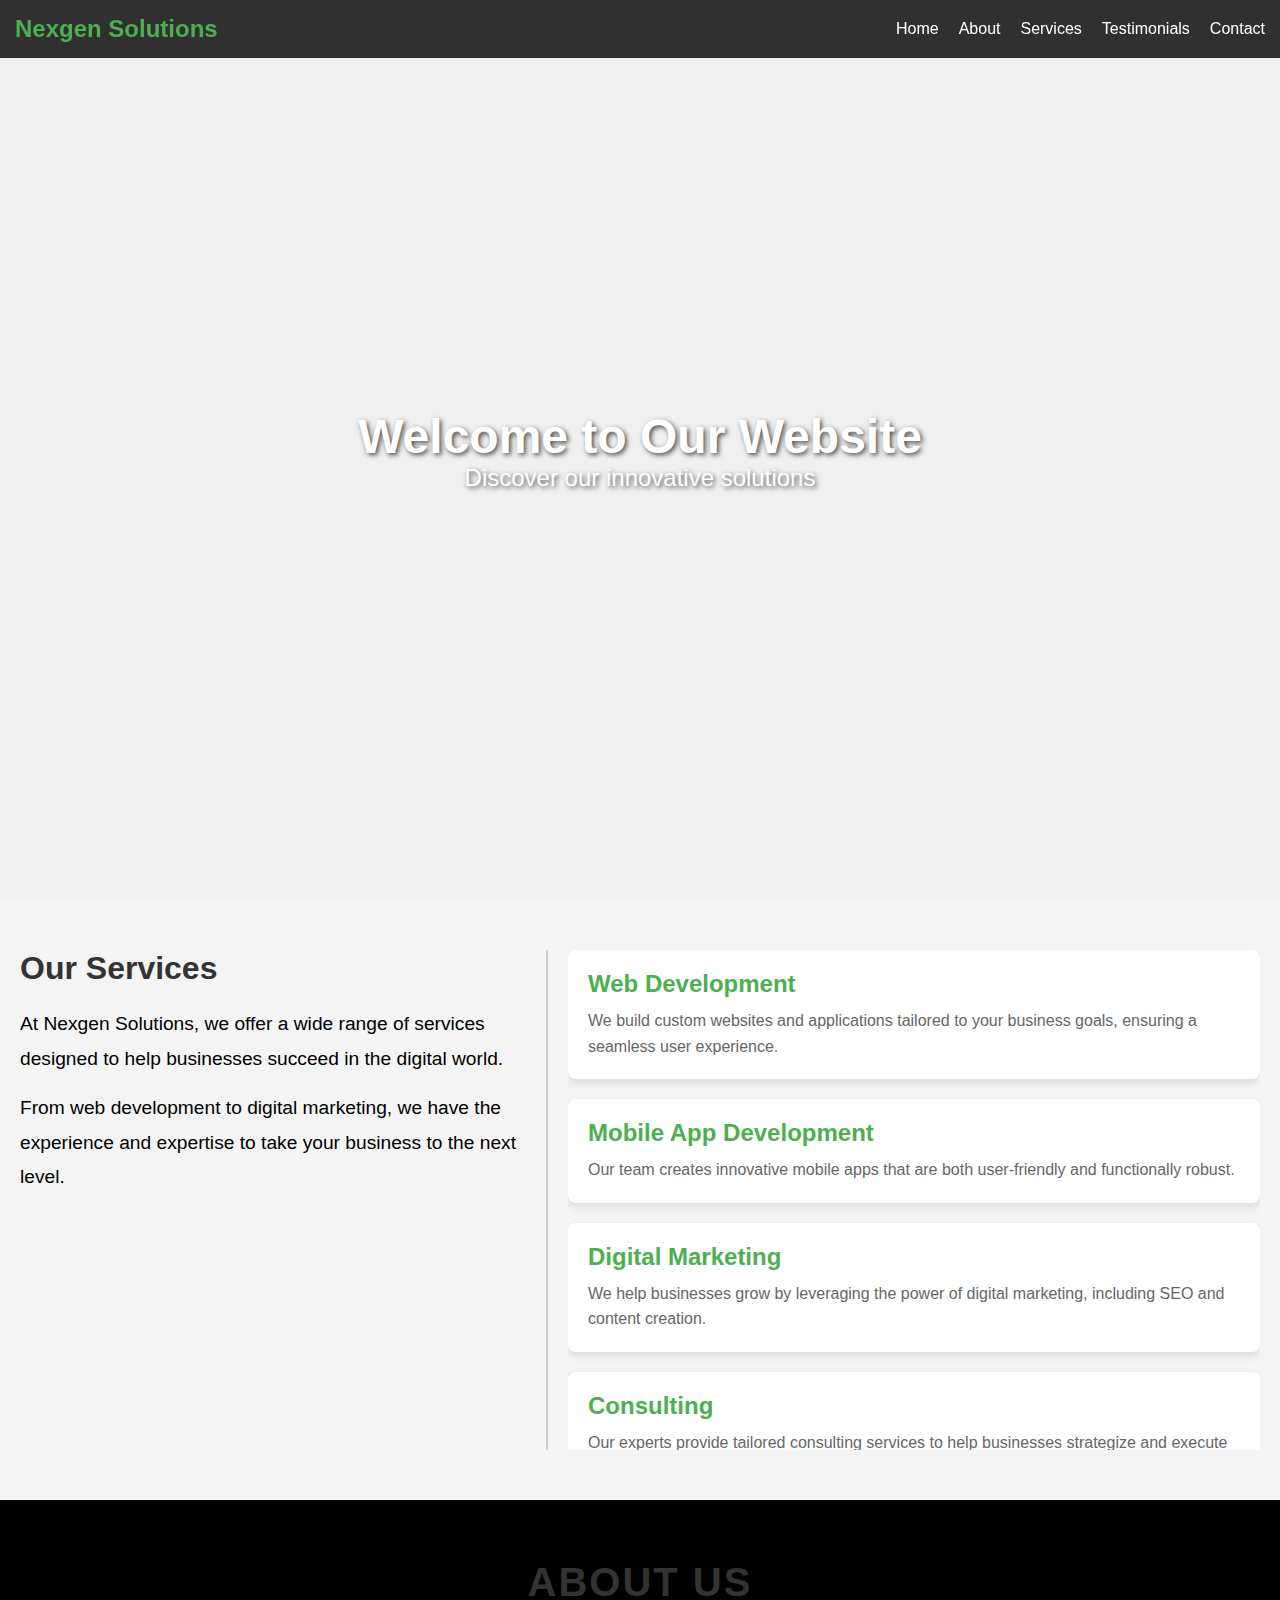
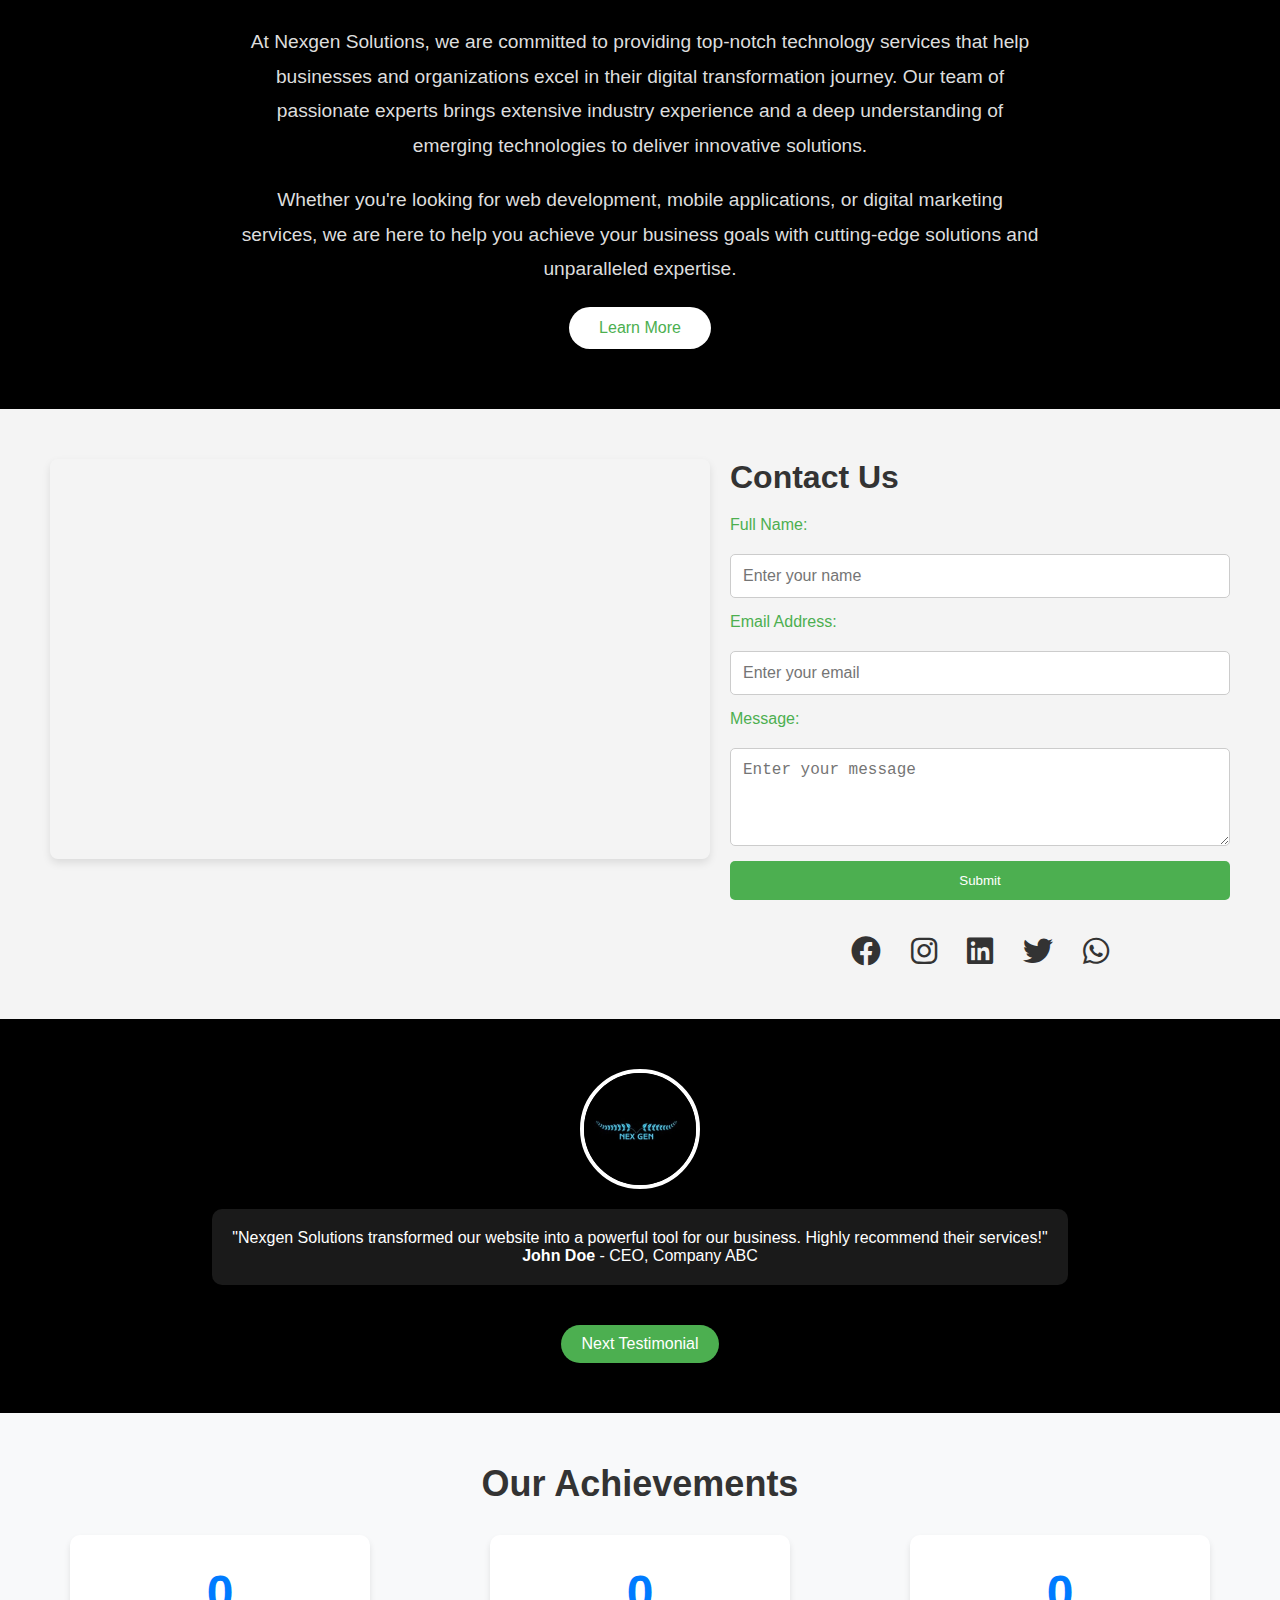
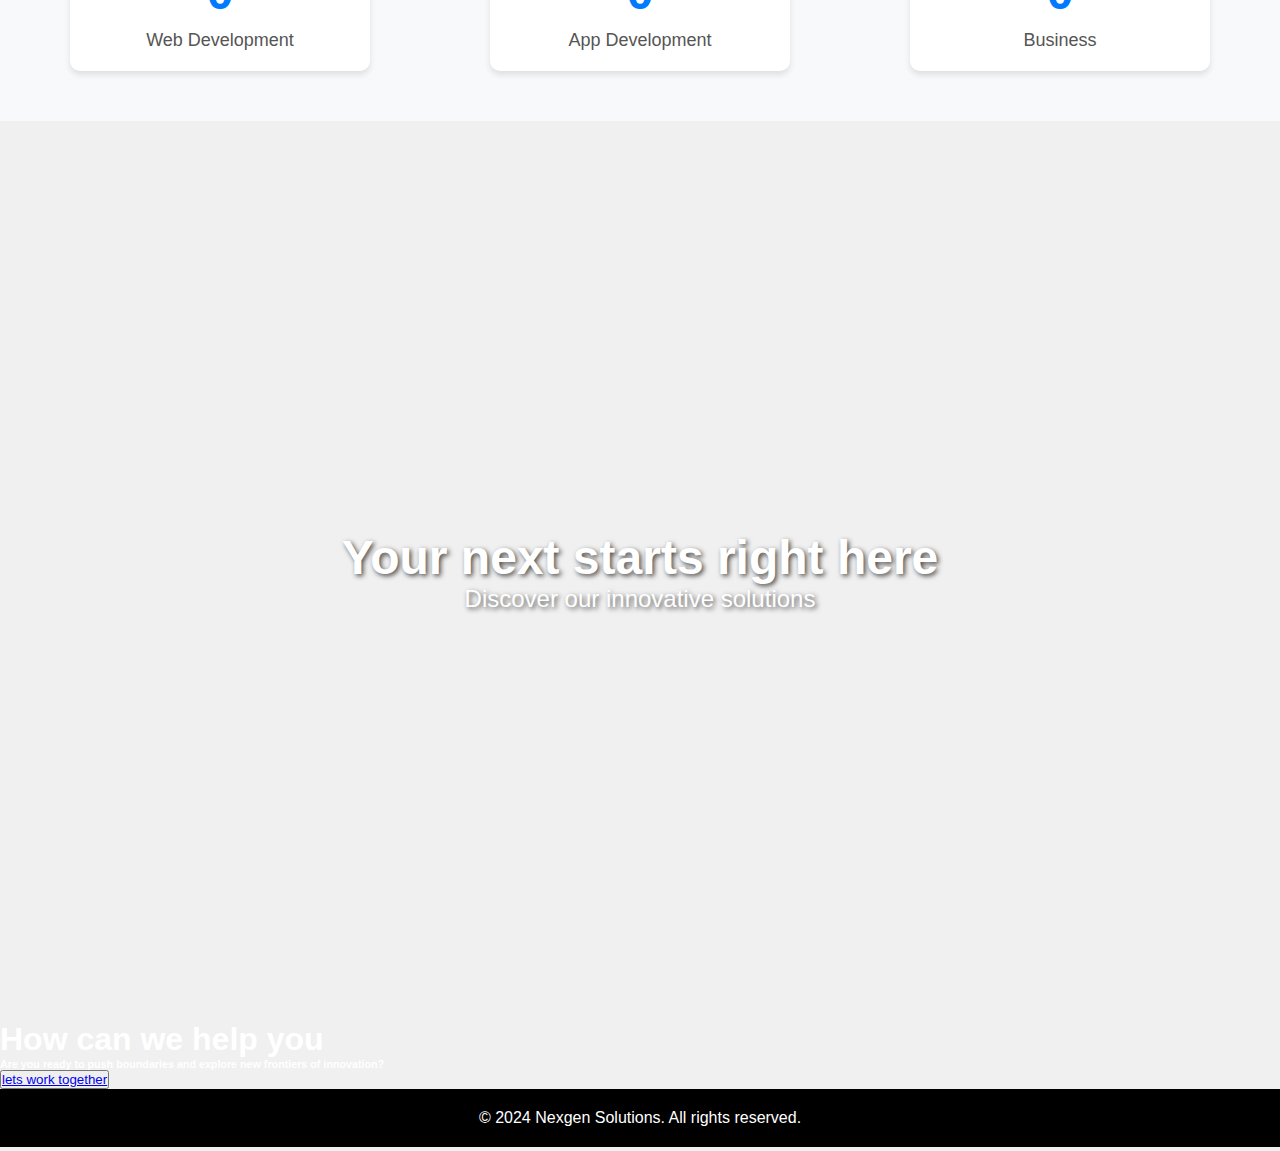
==== commit 43aefb01: "changes add" ====
--- a/index.html
+++ b/index.html
@@ -13,7 +13,19 @@
     />
   </head>
   <body>
-    <!-- Invisible Navbar on top of carousel -->
+     <!-- Sidebar for Small Screens -->
+    <div class="sidebar" id="sidebar">
+      <div class="close-btn" id="close-sidebar">&times;</div>
+      <ul class="sidebar-links">
+        <li><a href="#home">Home</a></li>
+        <li><a href="#about">About</a></li>
+        <li><a href="#services">Services</a></li>
+        <li><a href="#testimonials">Testimonials</a></li>
+        <li><a href="#contact">Contact</a></li>
+      </ul>
+    </div>
+
+    <!-- Navbar -->
     <header class="navbar">
       <div class="logo">Nexgen Solutions</div>
       <nav>
@@ -21,10 +33,15 @@
           <li><a href="#home">Home</a></li>
           <li><a href="#about">About</a></li>
           <li><a href="#services">Services</a></li>
+          <li><a href="#testimonials">Testimonials</a></li>
           <li><a href="#contact">Contact</a></li>
         </ul>
       </nav>
+      <div class="menu-btn" id="open-sidebar">
+        <i class="fas fa-bars"></i>
+      </div>
     </header>
+
 
     <!-- Fullscreen Carousel -->
     <section id="home" class="carousel">
@@ -47,172 +64,130 @@
       <div class="left-side">
         <h2>Our Services</h2>
         <p>
-          At Nexgen Solutions, we offer a wide range of services designed to
-          help businesses succeed in the digital world. Our team of experts is
-          dedicated to providing innovative solutions that meet the unique needs
-          of our clients.
+          At Nexgen Solutions, we offer a wide range of services designed to help businesses succeed in the digital world.
         </p>
         <p>
-          From web development to digital marketing, we have the experience and
-          expertise to take your business to the next level.
+          From web development to digital marketing, we have the experience and expertise to take your business to the next level.
         </p>
       </div>
-
-      <!-- Divider -->
+    
+      <!-- Divider (Hidden for Small Screens) -->
       <div class="divider"></div>
-
+    
       <!-- Right Side: Scrollable Service Cards -->
       <div class="right-side">
         <div class="service-card">
           <h3>Web Development</h3>
-          <p>
-            We build custom websites and applications tailored to your business
-            goals, ensuring a seamless user experience.
-          </p>
-        </div>
-
+          <p>We build custom websites and applications tailored to your business goals, ensuring a seamless user experience.</p>
+        </div>
+    
         <div class="service-card">
           <h3>Mobile App Development</h3>
-          <p>
-            Our team creates innovative mobile apps that are both user-friendly
-            and functionally robust, designed to meet the needs of modern users.
-          </p>
-        </div>
-
+          <p>Our team creates innovative mobile apps that are both user-friendly and functionally robust.</p>
+        </div>
+    
         <div class="service-card">
           <h3>Digital Marketing</h3>
-          <p>
-            We help businesses grow by leveraging the power of digital
-            marketing, including SEO, PPC, social media marketing, and content
-            creation.
-          </p>
-        </div>
-
+          <p>We help businesses grow by leveraging the power of digital marketing, including SEO and content creation.</p>
+        </div>
+    
         <div class="service-card">
           <h3>Consulting</h3>
-          <p>
-            Our experts provide tailored consulting services to help businesses
-            strategize, plan, and execute successful digital transformations.
-          </p>
-        </div>
-
+          <p>Our experts provide tailored consulting services to help businesses strategize and execute successful plans.</p>
+        </div>
+    
         <div class="service-card">
           <h3>E-commerce Solutions</h3>
-          <p>
-            We offer end-to-end e-commerce solutions, including platform
-            integration, payment gateway setup, and product management systems.
-          </p>
-        </div>
-
+          <p>We offer end-to-end e-commerce solutions, including platform integration and product management systems.</p>
+        </div>
+    
         <div class="service-card">
           <h3>Cloud Solutions</h3>
-          <p>
-            Our cloud services help businesses improve scalability, security,
-            and efficiency with custom cloud solutions and data management.
-          </p>
-        </div>
-      </div>
-    </section>
-
-    <!-- About Section -->
-    <section id="about" class="about">
-      <div class="about-content">
-        <h2>About Us</h2>
-        <p>
-          At Nexgen Solutions, we are committed to providing top-notch
-          technology services that help businesses and organizations excel in
-          their digital transformation journey. Our team of passionate experts
-          brings extensive industry experience and a deep understanding of
-          emerging technologies to deliver innovative solutions that meet our
-          clients' needs. We pride ourselves on being customer-centric and value
-          long-lasting partnerships.
-        </p>
-        <p>
-          Whether you're looking for web development, mobile applications, or
-          digital marketing services, we are here to help you achieve your
-          business goals with cutting-edge solutions and unparalleled expertise.
-        </p>
-      </div>
-    </section>
-
-    <!-- Contact Section -->
-    <section id="contact" class="contact">
-      <!-- Left Side: Embedded Google Map -->
-      <div class="contact-left">
-        <iframe
-          src="https://www.google.com/maps/embed/v1/place?q=New+York+City&key=YOUR_GOOGLE_MAPS_API_KEY"
-          width="600"
-          height="450"
-          style="border: 0"
-          allowfullscreen=""
-          loading="lazy"
-        >
-        </iframe>
-      </div>
-
-      <!-- Right Side: Contact Form -->
-      <div class="contact-right">
-        <h2>Contact Us</h2>
-        <form action="#" method="POST">
-          <label for="name">Full Name:</label>
-          <input
-            type="text"
-            id="name"
-            name="name"
-            required
-            placeholder="Enter your name"
-          />
-
-          <label for="email">Email Address:</label>
-          <input
-            type="email"
-            id="email"
-            name="email"
-            required
-            placeholder="Enter your email"
-          />
-
-          <label for="message">Message:</label>
-          <textarea
-            id="message"
-            name="message"
-            rows="4"
-            required
-            placeholder="Enter your message"
-          ></textarea>
-
-          <button type="submit">Submit</button>
-
-          <!-- Social Icons Below Submit Button -->
-          <div class="social-icons">
-            <a href="https://www.facebook.com" target="_blank" class="facebook"
-              ><i class="fab fa-facebook"></i
-            ></a>
-            <a
-              href="https://www.instagram.com"
-              target="_blank"
-              class="instagram"
-              ><i class="fab fa-instagram"></i
-            ></a>
-            <a href="https://www.linkedin.com" target="_blank" class="linkedin"
-              ><i class="fab fa-linkedin"></i
-            ></a>
-            <a href="https://www.google.com" target="_blank" class="google"
-              ><i class="fab fa-google"></i
-            ></a>
-            <a href="https://github.com" target="_blank" class="github"
-              ><i class="fab fa-github"></i
-            ></a>
-            <a href="https://twitter.com" target="_blank" class="twitter"
-              ><i class="fab fa-twitter"></i
-            ></a>
-            <a href="https://wa.me" target="_blank" class="whatsapp"
-              ><i class="fab fa-whatsapp"></i
-            ></a>
-          </div>
-        </form>
-      </div>
-    </section>
+          <p>Our cloud services help businesses improve scalability, security, and efficiency with custom cloud solutions.</p>
+        </div>
+      </div>
+    </section>
+<!-- About Section -->
+<section id="about" class="about">
+  <div class="about-content">
+    <h2>About Us</h2>
+    <p>
+      At Nexgen Solutions, we are committed to providing top-notch technology services that help businesses and organizations excel in their digital transformation journey. Our team of passionate experts brings extensive industry experience and a deep understanding of emerging technologies to deliver innovative solutions.
+    </p>
+    <p>
+      Whether you're looking for web development, mobile applications, or digital marketing services, we are here to help you achieve your business goals with cutting-edge solutions and unparalleled expertise.
+    </p>
+    <button class="learn-more-btn">Learn More</button>
+  </div>
+</section>
+<!-- Contact Section -->
+<section id="contact" class="contact">
+  <!-- Left Side: Google Map -->
+  <div class="contact-left">
+    <iframe
+      src="https://www.google.com/maps/embed/v1/place?q=New+York+City&key=YOUR_GOOGLE_MAPS_API_KEY"
+      width="100%"
+      height="100%"
+      style="border: 0"
+      allowfullscreen=""
+      loading="lazy"
+    ></iframe>
+  </div>
+
+  <!-- Right Side: Contact Form -->
+  <div class="contact-right">
+    <h2>Contact Us</h2>
+    <form action="#" method="POST">
+      <label for="name">Full Name:</label>
+      <input
+        type="text"
+        id="name"
+        name="name"
+        required
+        placeholder="Enter your name"
+      />
+
+      <label for="email">Email Address:</label>
+      <input
+        type="email"
+        id="email"
+        name="email"
+        required
+        placeholder="Enter your email"
+      />
+
+      <label for="message">Message:</label>
+      <textarea
+        id="message"
+        name="message"
+        rows="4"
+        required
+        placeholder="Enter your message"
+      ></textarea>
+
+      <button type="submit">Submit</button>
+
+      <!-- Social Icons -->
+      <div class="social-icons">
+        <a href="https://www.facebook.com" target="_blank" class="facebook"
+          ><i class="fab fa-facebook"></i
+        ></a>
+        <a href="https://www.instagram.com" target="_blank" class="instagram"
+          ><i class="fab fa-instagram"></i
+        ></a>
+        <a href="https://www.linkedin.com" target="_blank" class="linkedin"
+          ><i class="fab fa-linkedin"></i
+        ></a>
+        <a href="https://twitter.com" target="_blank" class="twitter"
+          ><i class="fab fa-twitter"></i
+        ></a>
+        <a href="https://wa.me" target="_blank" class="whatsapp"
+          ><i class="fab fa-whatsapp"></i
+        ></a>
+      </div>
+    </form>
+  </div>
+</section>
     <!-- Testimonial Section -->
     <section id="testimonials" class="testimonials">
       <div class="testimonial-container">
--- a/css/index.css
+++ b/css/index.css
@@ -12,44 +12,104 @@
     padding: 0;
     background-color: #F0F0F0;
   }
-
-  /* Invisible Navbar */
-  .navbar {
-    position: absolute; /* Position it on top of other elements */
-    top: 0;
-    left: 0;
-    width: 100%;
-    padding: 15px;
-    z-index: 10; /* Ensure the navbar is on top of the carousel */
-    background: rgba(0, 0, 0, 0); /* Transparent background */
-    display: flex;
-    justify-content: space-between;
-    align-items: center;
-    border-bottom: 2px solid rgba(255, 255, 255, 0.5); /* Subtle border */
-  }
-
-  .navbar .logo {
-    font-size: 1.5em;
-    font-weight: bold;
-    color: white;
-  }
-
-  .navbar .nav-links {
-    list-style: none;
-    display: flex;
-    gap: 20px;
-  }
-
-  .navbar a {
-    text-decoration: none;
-    color: white;
-    font-size: 1em;
-    transition: color 0.3s;
-  }
-
-  .navbar a:hover {
-    color: #ffcc00; /* Highlight on hover */
-  }
+/* Navbar */
+.navbar {
+  position: fixed;
+  top: 0;
+  left: 0;
+  width: 100%;
+  padding: 15px;
+  z-index: 10;
+  display: flex;
+  justify-content: space-between;
+  align-items: center;
+  background: rgba(0, 0, 0, 0.8); /* Transparent background */
+  color: #4CAF50;
+}
+
+.navbar .logo {
+  font-size: 1.5rem;
+  font-weight: bold;
+}
+
+.nav-links {
+  list-style: none;
+  display: flex;
+  gap: 20px;
+
+}
+
+.nav-links a {
+  text-decoration: none;
+  color: white;
+  font-size: 1em;
+  transition: color 0.3s;
+}
+
+.nav-links a:hover {
+  color: #66b3ff;
+}
+
+.menu-btn {
+  display: none;
+  font-size: 1.5rem;
+  color: white;
+  cursor: pointer;
+}
+
+/* Sidebar */
+.sidebar {
+  position: fixed;
+  top: 0;
+  left: -100%;
+  width: 250px;
+  height: 100%;
+  background: rgba(0, 0, 0, 0.8); /* Transparent background */
+  color: white;
+  display: flex;
+  flex-direction: column;
+  gap: 10px;
+  padding: 20px;
+  transition: left 0.3s;
+  z-index: 1000;
+}
+
+.sidebar.active {
+  left: 0;
+}
+
+.sidebar .close-btn {
+  font-size: 1.5rem;
+  cursor: pointer;
+  text-align: right;
+}
+
+.sidebar .sidebar-links {
+  list-style: none;
+  padding: 0;
+}
+
+.sidebar .sidebar-links li {
+  margin-bottom: 10px;
+}
+
+.sidebar .sidebar-links a {
+  color: white;
+  text-decoration: none;
+  font-size: 1.2rem;
+}
+
+/* Responsive Styles */
+@media (max-width: 768px) {
+  .nav-links {
+    display: none;
+  }
+
+  .menu-btn {
+    display: block;
+  }
+}
+
 
   /* Fullscreen Carousel */
   .carousel {
@@ -113,120 +173,230 @@
     right: 20px;
   }
   /* Services Section */
+/* General Services Section Styling */
 .services {
-    display: flex;
-    justify-content: space-between;
-    padding: 50px;
-    background-color: #f4f4f4;
-  }
-  
-  /* Left Side (Text) */
+  display: flex;
+  flex-wrap: wrap;
+  gap: 20px;
+  padding: 50px 20px;
+  background-color: #f4f4f4;
+}
+
+/* Left Side (Text) */
+.services .left-side {
+  flex: 1 1 40%;
+  font-size: 1.2rem;
+  color: #333;
+}
+
+.services .left-side h2 {
+  font-size: 2rem;
+  margin-bottom: 20px;
+  color: #333333;
+}
+
+.services .left-side p {
+  line-height: 1.8;
+  margin-bottom: 15px;
+  color: #000000;
+}
+
+/* Divider */
+.services .divider {
+  border-left: 2px solid #ccc;
+  height: auto;
+  display: block;
+}
+
+@media (max-width: 768px) {
+  .services .divider {
+    display: none;
+  }
+}
+
+/* Right Side (Scrollable Service Cards) */
+.services .right-side {
+  flex: 1 1 55%;
+  max-height: 500px; /* Scrollable on larger screens */
+  overflow-y: auto;
+}
+
+.service-card {
+  background: white;
+  padding: 20px;
+  margin-bottom: 20px;
+  border-radius: 8px;
+  box-shadow: 0 4px 8px rgba(0, 0, 0, 0.1);
+  transition: transform 0.3s, box-shadow 0.3s;
+}
+
+.service-card:hover {
+  transform: translateY(-5px);
+  box-shadow: 0 6px 12px rgba(0, 0, 0, 0.15);
+}
+
+.service-card h3 {
+  font-size: 1.5rem;
+  margin-bottom: 10px;
+  color: #4CAF50;
+}
+
+.service-card p {
+  font-size: 1rem;
+  color: #666;
+  line-height: 1.6;
+}
+
+/* Responsive Styles */
+@media (max-width: 1024px) {
   .services .left-side {
-    width: 40%;
+    flex: 1 1 100%;
+    text-align: center;
+  }
+
+  .services .right-side {
+    flex: 1 1 100%;
+  }
+
+  .service-card {
+    margin-bottom: 15px;
+  }
+}
+
+@media (max-width: 768px) {
+  .services {
+    flex-direction: column;
     padding: 20px;
-    font-size: 1.2rem;
-    color: #333;
-  }
-  
-  .services .left-side h2 {
+  }
+
+  .services .left-side {
+    margin-bottom: 20px;
+  }
+
+  .service-card {
+    padding: 15px;
+  }
+}
+/* About Section */
+.about {
+  padding: 60px 20px;
+  background-color: #000; /* Black background */
+  color: #fff; /* White text color */
+  display: flex;
+  justify-content: center;
+  align-items: center;
+  text-align: center;
+}
+
+.about .about-content {
+  max-width: 800px;
+  margin: 0 auto;
+  text-align: center;
+}
+
+.about h2 {
+  font-size: 2.5rem;
+  color: #333333;
+  margin-bottom: 20px;
+  text-transform: uppercase;
+  letter-spacing: 2px;
+}
+
+.about p {
+  font-size: 1.2rem;
+  color: #ddd; /* Softer white for readability */
+  line-height: 1.8;
+  margin-bottom: 20px;
+}
+
+/* Learn More Button */
+.learn-more-btn {
+  padding: 12px 30px;
+  font-size: 1rem;
+  color: #4CAF50;
+  background-color: #fff; /* White button */
+  border: none;
+  border-radius: 25px;
+  cursor: pointer;
+  transition: all 0.3s ease;
+}
+
+.learn-more-btn:hover {
+  background-color: #ffcc00; /* Highlight color */
+  color: #000;
+}
+
+/* Responsive Design */
+@media (max-width: 1024px) {
+  .about h2 {
     font-size: 2rem;
-    margin-bottom: 20px;
-  }
-  
-  .services .left-side p {
-    line-height: 1.8;
-  }
-  
-  /* Divider */
-  .services .divider {
-    border-left: 2px solid #ccc;
-    height: 100%;
-  }
-  
-  /* Right Side (Scrollable Service Cards) */
-  .services .right-side {
-    width: 55%;
-    padding: 20px;
-    overflow-y: scroll;
-    max-height: 500px; /* Adjust based on your needs */
-  }
-  
-  .service-card {
-    background: white;
-    padding: 20px;
-    margin-bottom: 20px;
-    border-radius: 8px;
-    box-shadow: 0 4px 8px rgba(0, 0, 0, 0.1);
-  }
-  
-  .service-card h3 {
+  }
+
+  .about p {
+    font-size: 1rem;
+  }
+
+  .learn-more-btn {
+    font-size: 0.9rem;
+    padding: 10px 25px;
+  }
+}
+
+@media (max-width: 768px) {
+  .about {
+    padding: 40px 10px;
+  }
+
+  .about h2 {
+    font-size: 1.8rem;
+  }
+
+  .about p {
+    font-size: 0.95rem;
+  }
+
+  .learn-more-btn {
+    font-size: 0.85rem;
+  }
+}
+
+@media (max-width: 480px) {
+  .about h2 {
     font-size: 1.5rem;
-    margin-bottom: 10px;
-  }
-  
-  .service-card p {
-    font-size: 1rem;
-    color: #666;
-  }
- /* About Section */
-.about {
-    padding: 50px;
-    background-color: #000; /* Black background */
-    color: #fff; /* White text color */
-  }
-  
-  .about .about-content {
-    max-width: 800px;
-    margin: 0 auto;
-    text-align: center;
-  }
-  
-  .about h2 {
-    font-size: 2.5rem;
-    color: #fff; /* White text color for the title */
-    margin-bottom: 20px;
-  }
-  
+  }
+
   .about p {
-    font-size: 1.1rem;
-    color: #fff; /* White text color for paragraphs */
-    line-height: 1.8;
-    margin-bottom: 20px;
-  }
-  
-  /* Responsive Design */
-  @media (max-width: 768px) {
-    .about h2 {
-      font-size: 2rem;
-    }
-  
-    .about p {
-      font-size: 1rem;
-    }
-  }
-  /* Contact Section */
+    font-size: 0.9rem;
+  }
+
+  .learn-more-btn {
+    font-size: 0.8rem;
+    padding: 8px 20px;
+  }
+}
+/* Contact Section */
 .contact {
   display: flex;
-  justify-content: space-between;
+  flex-wrap: wrap;
   padding: 50px;
-  background-color: #f4f4f4; /* Adjust background color */
-}
-
+  background-color: #f4f4f4;
+  gap: 20px;
+}
+
+/* Left Side (Google Map) */
 .contact-left {
   flex: 1;
-  max-width: 50%;
-}
-
-.contact-left img {
-  width: 100%;
-  height: auto;
-  object-fit: cover; /* Ensures image covers the left side */
-}
-
+  min-width: 300px;
+  height: 400px; /* Adjust for height consistency */
+  border-radius: 8px;
+  overflow: hidden;
+  box-shadow: 0 4px 8px rgba(0, 0, 0, 0.1);
+}
+
+/* Right Side (Form) */
 .contact-right {
   flex: 1;
-  max-width: 50%;
-  padding-left: 20px;
+  max-width: 500px;
 }
 
 .contact-right h2 {
@@ -238,146 +408,98 @@
 .contact-right form {
   display: flex;
   flex-direction: column;
+  gap: 15px;
 }
 
 .contact-right label {
   font-size: 1rem;
   margin-bottom: 5px;
+  color: #4CAF50;
 }
 
 .contact-right input,
 .contact-right textarea {
-  padding: 10px;
-  margin-bottom: 15px;
+  padding: 12px;
   border: 1px solid #ccc;
   border-radius: 5px;
+  font-size: 1rem;
 }
 
 .contact-right button {
-  padding: 10px 20px;
-  background-color: #007bff;
+  padding: 12px 20px;
+  background-color: #4CAF50;
   color: white;
   border: none;
   border-radius: 5px;
   cursor: pointer;
+  transition: all 0.3s ease;
 }
 
 .contact-right button:hover {
   background-color: #0056b3;
 }
 
+/* Social Icons */
 .social-icons {
-    display: flex;
-    justify-content: center;
-    margin-top: 20px;
-  }
-  
-  .social-icons a {
-    margin: 0 10px;
-    font-size: 30px;
-    color: #333;
-    transition: color 0.3s ease;
-  }
-  
-  .social-icons a:hover {
-    color: #0073e6; /* Default hover color */
-  }
-  
-  .social-icons a.facebook:hover {
-    color: #3b5998;
-  }
-  
-  .social-icons a.instagram:hover {
-    color: #e1306c;
-  }
-  
-  .social-icons a.linkedin:hover {
-    color: #0077b5;
-  }
-  
-  .social-icons a.google:hover {
-    color: #db4437;
-  }
-  
-  .social-icons a.github:hover {
-    color: #333;
-  }
-  
-  .social-icons a.twitter:hover {
-    color: #1da1f2;
-  }
-  
-  .social-icons a.whatsapp:hover {
-    color: #25d366;
-  }
-
-.how-can-we-help-you {
-    justify-content: center;
-    display: flex;
-}
-
-.how-can-we-help-you {
-    background-color: #f9f9f9; /* Light background for contrast */
-    padding: 50px 20px; /* Padding for spacing */
-    text-align: center; /* Center-align the content */
-}
-
-.how-can-we-help-you .help-content {
-    max-width: 800px; /* Limit the width of the content */
-    margin: 0 auto; /* Center the content horizontally */
-}
-
-.how-can-we-help-you h1 {
-    font-size: 2.5rem; /* Scalable font size */
-    color: #333; /* Softer black for better aesthetics */
-    font-family: Arial, Helvetica, sans-serif;
-    margin-top: 10px;
-    margin-bottom: 20px; /* Space between heading and subheading */
-}
-
-.how-can-we-help-you h6 {
-    font-size: 1.2rem; /* Smaller, responsive font size */
-    color: #555; /* Softer black for subheading */
-    font-family: Arial, Helvetica, sans-serif;
-    margin-bottom: 30px; /* Space below subheading */
-}
-
-.how-can-we-help-you button {
-    background-color: #007bff; /* Bootstrap primary blue */
-    color: #fff;
-    border: none;
-    padding: 12px 20px;
-    font-size: 1rem;
-    border-radius: 5px;
-    cursor: pointer;
-    transition: background-color 0.3s ease;
-}
-
-.how-can-we-help-you button a {
-    color: #fff;
-    text-decoration: none;
-    font-weight: bold;
-}
-
-.how-can-we-help-you button:hover {
-    background-color: #0056b3; /* Darker blue on hover */
-}
-
+  display: flex;
+  justify-content: center;
+  margin-top: 20px;
+  gap: 10px;
+}
+
+.social-icons a {
+  margin: 0 10px;
+  font-size: 30px;
+  color: #333;
+  transition: color 0.3s ease;
+}
+
+.social-icons a.facebook:hover {
+  color: #3b5998;
+}
+
+.social-icons a.instagram:hover {
+  color: #e1306c;
+}
+
+.social-icons a.linkedin:hover {
+  color: #0077b5;
+}
+
+.social-icons a.google:hover {
+  color: #db4437;
+}
+
+.social-icons a.github:hover {
+  color: #333;
+}
+
+.social-icons a.twitter:hover {
+  color: #1da1f2;
+}
+
+.social-icons a.whatsapp:hover {
+  color: #25d366;
+}
+
+
+/* Responsive Design */
 @media (max-width: 768px) {
-    .how-can-we-help-you h1 {
-        font-size: 2rem; /* Smaller font size for tablets and phones */
-    }
-
-    .how-can-we-help-you h6 {
-        font-size: 1rem; /* Adjust for readability */
-    }
-
-    .how-can-we-help-you button {
-        padding: 10px 15px; /* Adjust padding for smaller screens */
-        font-size: 0.9rem;
-    }
-}
-
+  .contact {
+    flex-direction: column;
+    align-items: center;
+  }
+
+  .contact-left,
+  .contact-right {
+    width: 100%;
+    max-width: 600px;
+  }
+
+  .contact-left {
+    height: 300px;
+  }
+}
   /* Testimonial Section */
 .testimonials {
     background-color: black;
@@ -438,8 +560,8 @@
   
   /* Button to toggle testimonials */
   .testimonial-btn {
-    background-color: #fff;
-    color: black;
+    background-color: #4CAF50;
+    color: white;
     border: none;
     padding: 10px 20px;
     font-size: 16px;
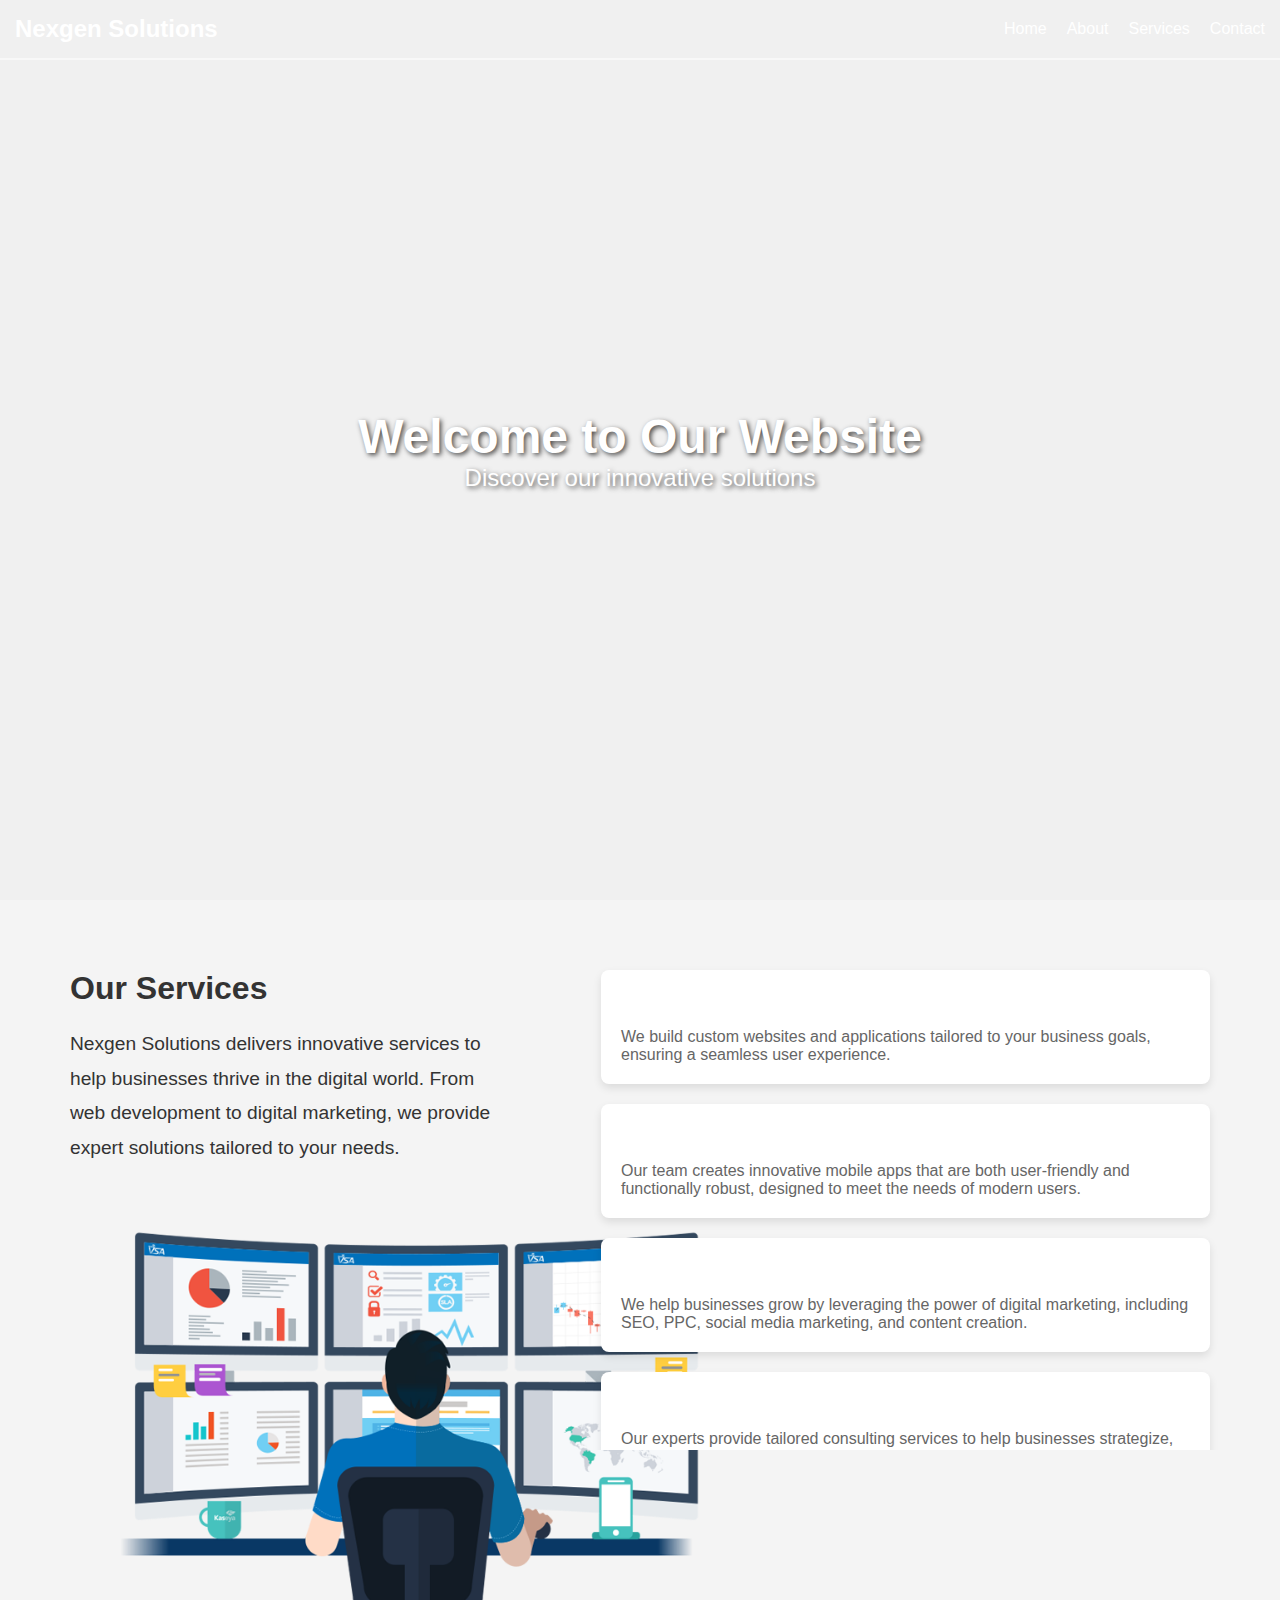
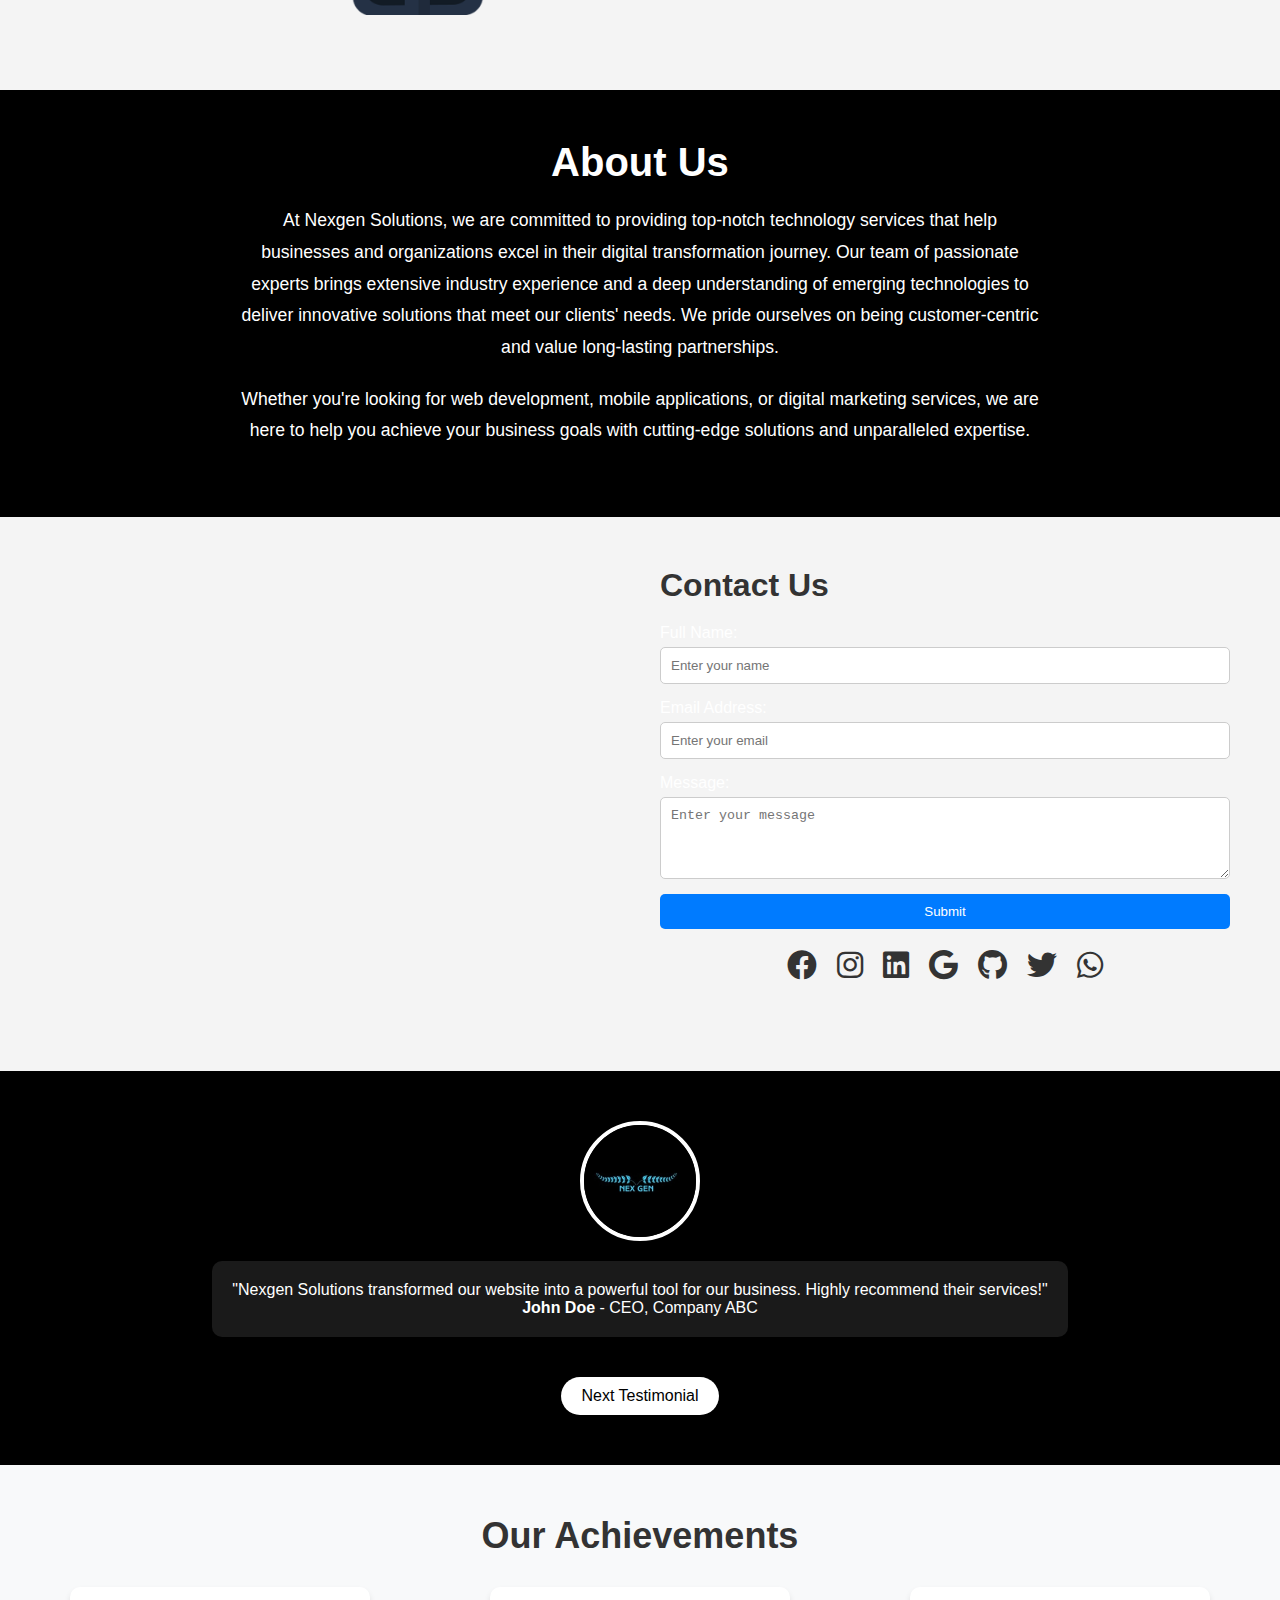
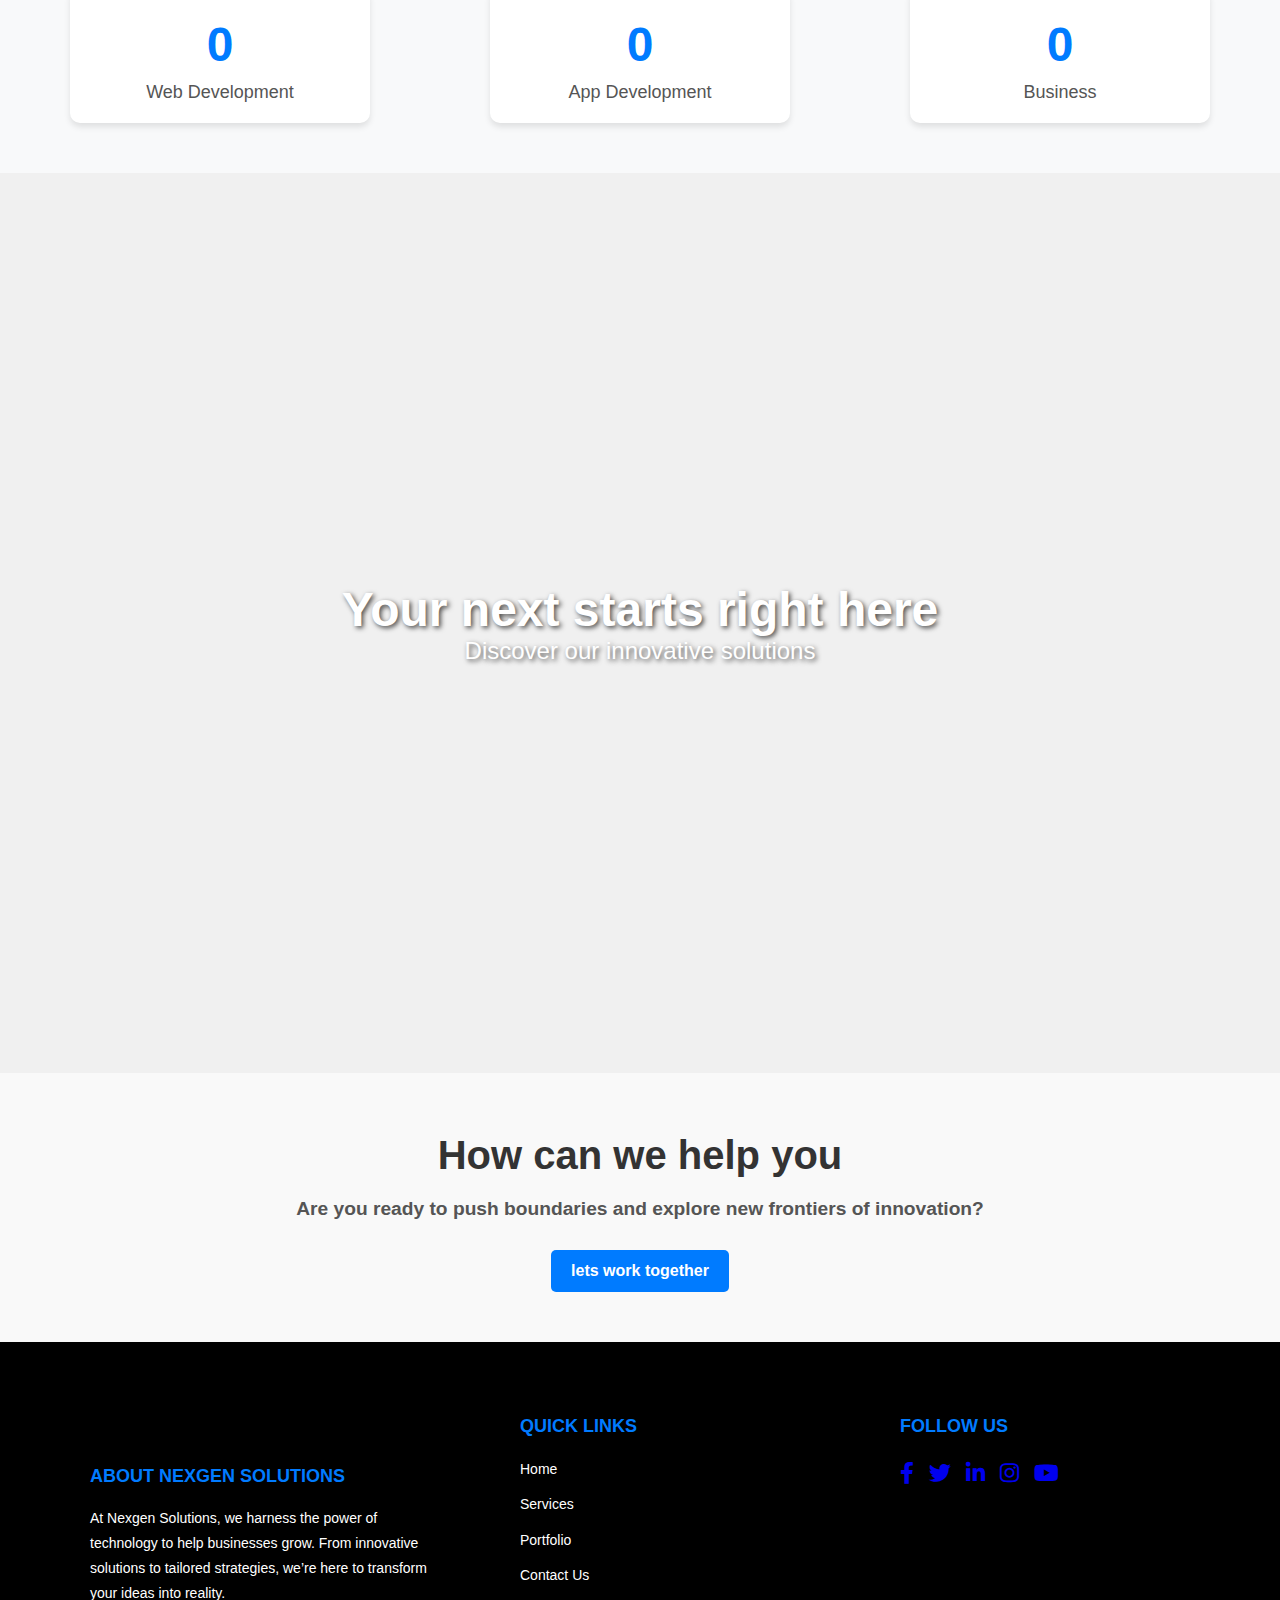
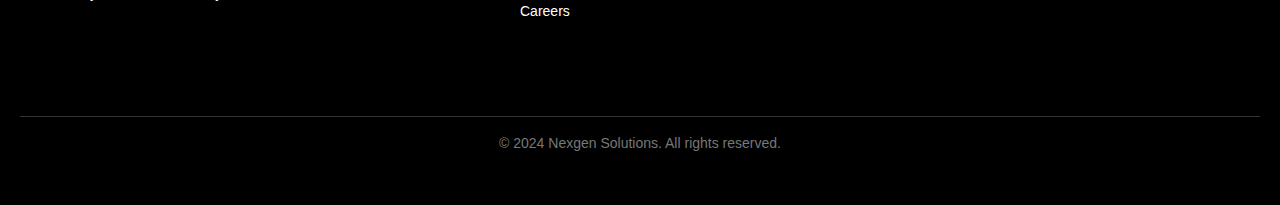
==== commit 5cefa5af: "added videos and footer" ====
--- a/index.html
+++ b/index.html
@@ -5,6 +5,7 @@
     <meta name="viewport" content="width=device-width, initial-scale=1.0" />
     <title>Nexgen Solutions</title>
     <link rel="stylesheet" href="css/index.css" />
+    <link rel="shortcut icon" href="images/img1.png" type="image/x-icon">
 
     <!-- FontAwesome CDN Link -->
     <link
@@ -13,19 +14,7 @@
     />
   </head>
   <body>
-     <!-- Sidebar for Small Screens -->
-    <div class="sidebar" id="sidebar">
-      <div class="close-btn" id="close-sidebar">&times;</div>
-      <ul class="sidebar-links">
-        <li><a href="#home">Home</a></li>
-        <li><a href="#about">About</a></li>
-        <li><a href="#services">Services</a></li>
-        <li><a href="#testimonials">Testimonials</a></li>
-        <li><a href="#contact">Contact</a></li>
-      </ul>
-    </div>
-
-    <!-- Navbar -->
+    <!-- Invisible Navbar on top of carousel -->
     <header class="navbar">
       <div class="logo">Nexgen Solutions</div>
       <nav>
@@ -33,21 +22,16 @@
           <li><a href="#home">Home</a></li>
           <li><a href="#about">About</a></li>
           <li><a href="#services">Services</a></li>
-          <li><a href="#testimonials">Testimonials</a></li>
           <li><a href="#contact">Contact</a></li>
         </ul>
       </nav>
-      <div class="menu-btn" id="open-sidebar">
-        <i class="fas fa-bars"></i>
-      </div>
     </header>
-
 
     <!-- Fullscreen Carousel -->
     <section id="home" class="carousel">
       <video
         id="carousel-video"
-        src="images/video2.webm"
+        src="images/video1.mp4"
         autoplay
         muted
         loop
@@ -64,130 +48,166 @@
       <div class="left-side">
         <h2>Our Services</h2>
         <p>
-          At Nexgen Solutions, we offer a wide range of services designed to help businesses succeed in the digital world.
+          Nexgen Solutions delivers innovative services to help businesses thrive in the digital world. From web development to digital marketing, we provide expert solutions tailored to your needs.
+        </p>        
+        <img  style="height: 50vh;" src="images/img2.png" alt="">
+      </div>
+
+      <!-- Divider -->
+      <div class="divider"></div>
+
+      <!-- Right Side: Scrollable Service Cards -->
+      <div class="right-side">
+        <div class="service-card">
+          <h3>Web Development</h3>
+          <p>
+            We build custom websites and applications tailored to your business
+            goals, ensuring a seamless user experience.
+          </p>
+        </div>
+
+        <div class="service-card">
+          <h3>Mobile App Development</h3>
+          <p>
+            Our team creates innovative mobile apps that are both user-friendly
+            and functionally robust, designed to meet the needs of modern users.
+          </p>
+        </div>
+
+        <div class="service-card">
+          <h3>Digital Marketing</h3>
+          <p>
+            We help businesses grow by leveraging the power of digital
+            marketing, including SEO, PPC, social media marketing, and content
+            creation.
+          </p>
+        </div>
+
+        <div class="service-card">
+          <h3>Consulting</h3>
+          <p>
+            Our experts provide tailored consulting services to help businesses
+            strategize, plan, and execute successful digital transformations.
+          </p>
+        </div>
+
+        <div class="service-card">
+          <h3>E-commerce Solutions</h3>
+          <p>
+            We offer end-to-end e-commerce solutions, including platform
+            integration, payment gateway setup, and product management systems.
+          </p>
+        </div>
+
+        <div class="service-card">
+          <h3>Cloud Solutions</h3>
+          <p>
+            Our cloud services help businesses improve scalability, security,
+            and efficiency with custom cloud solutions and data management.
+          </p>
+        </div>
+      </div>
+    </section>
+
+    <!-- About Section -->
+    <section id="about" class="about">
+      <div class="about-content">
+        <h2>About Us</h2>
+        <p>
+          At Nexgen Solutions, we are committed to providing top-notch
+          technology services that help businesses and organizations excel in
+          their digital transformation journey. Our team of passionate experts
+          brings extensive industry experience and a deep understanding of
+          emerging technologies to deliver innovative solutions that meet our
+          clients' needs. We pride ourselves on being customer-centric and value
+          long-lasting partnerships.
         </p>
         <p>
-          From web development to digital marketing, we have the experience and expertise to take your business to the next level.
+          Whether you're looking for web development, mobile applications, or
+          digital marketing services, we are here to help you achieve your
+          business goals with cutting-edge solutions and unparalleled expertise.
         </p>
       </div>
-    
-      <!-- Divider (Hidden for Small Screens) -->
-      <div class="divider"></div>
-    
-      <!-- Right Side: Scrollable Service Cards -->
-      <div class="right-side">
-        <div class="service-card">
-          <h3>Web Development</h3>
-          <p>We build custom websites and applications tailored to your business goals, ensuring a seamless user experience.</p>
-        </div>
-    
-        <div class="service-card">
-          <h3>Mobile App Development</h3>
-          <p>Our team creates innovative mobile apps that are both user-friendly and functionally robust.</p>
-        </div>
-    
-        <div class="service-card">
-          <h3>Digital Marketing</h3>
-          <p>We help businesses grow by leveraging the power of digital marketing, including SEO and content creation.</p>
-        </div>
-    
-        <div class="service-card">
-          <h3>Consulting</h3>
-          <p>Our experts provide tailored consulting services to help businesses strategize and execute successful plans.</p>
-        </div>
-    
-        <div class="service-card">
-          <h3>E-commerce Solutions</h3>
-          <p>We offer end-to-end e-commerce solutions, including platform integration and product management systems.</p>
-        </div>
-    
-        <div class="service-card">
-          <h3>Cloud Solutions</h3>
-          <p>Our cloud services help businesses improve scalability, security, and efficiency with custom cloud solutions.</p>
-        </div>
-      </div>
-    </section>
-<!-- About Section -->
-<section id="about" class="about">
-  <div class="about-content">
-    <h2>About Us</h2>
-    <p>
-      At Nexgen Solutions, we are committed to providing top-notch technology services that help businesses and organizations excel in their digital transformation journey. Our team of passionate experts brings extensive industry experience and a deep understanding of emerging technologies to deliver innovative solutions.
-    </p>
-    <p>
-      Whether you're looking for web development, mobile applications, or digital marketing services, we are here to help you achieve your business goals with cutting-edge solutions and unparalleled expertise.
-    </p>
-    <button class="learn-more-btn">Learn More</button>
-  </div>
-</section>
-<!-- Contact Section -->
-<section id="contact" class="contact">
-  <!-- Left Side: Google Map -->
-  <div class="contact-left">
-    <iframe
-      src="https://www.google.com/maps/embed/v1/place?q=New+York+City&key=YOUR_GOOGLE_MAPS_API_KEY"
-      width="100%"
-      height="100%"
-      style="border: 0"
-      allowfullscreen=""
-      loading="lazy"
-    ></iframe>
-  </div>
-
-  <!-- Right Side: Contact Form -->
-  <div class="contact-right">
-    <h2>Contact Us</h2>
-    <form action="#" method="POST">
-      <label for="name">Full Name:</label>
-      <input
-        type="text"
-        id="name"
-        name="name"
-        required
-        placeholder="Enter your name"
-      />
-
-      <label for="email">Email Address:</label>
-      <input
-        type="email"
-        id="email"
-        name="email"
-        required
-        placeholder="Enter your email"
-      />
-
-      <label for="message">Message:</label>
-      <textarea
-        id="message"
-        name="message"
-        rows="4"
-        required
-        placeholder="Enter your message"
-      ></textarea>
-
-      <button type="submit">Submit</button>
-
-      <!-- Social Icons -->
-      <div class="social-icons">
-        <a href="https://www.facebook.com" target="_blank" class="facebook"
-          ><i class="fab fa-facebook"></i
-        ></a>
-        <a href="https://www.instagram.com" target="_blank" class="instagram"
-          ><i class="fab fa-instagram"></i
-        ></a>
-        <a href="https://www.linkedin.com" target="_blank" class="linkedin"
-          ><i class="fab fa-linkedin"></i
-        ></a>
-        <a href="https://twitter.com" target="_blank" class="twitter"
-          ><i class="fab fa-twitter"></i
-        ></a>
-        <a href="https://wa.me" target="_blank" class="whatsapp"
-          ><i class="fab fa-whatsapp"></i
-        ></a>
-      </div>
-    </form>
-  </div>
-</section>
+    </section>
+
+    <!-- Contact Section -->
+    <section id="contact" class="contact">
+      <!-- Left Side: Embedded Google Map -->
+      <div class="contact-left">
+        <iframe
+          src="https://www.google.com/maps/embed?pb=!1m18!1m12!1m3!1d435616.1667643669!2d73.87166537495744!3d31.462272543619495!2m3!1f0!2f0!3f0!3m2!1i1024!2i768!4f13.1!3m3!1m2!1s0x3918fde40e954753%3A0xb8ea639d79127a78!2sLahore%20City%2C%20Lahore%2C%20Punjab%2C%20Pakistan!5e0!3m2!1sen!2s!4v1732743652897!5m2!1sen!2s" 
+          width="600" 
+          height="450" 
+          style="border:0;" 
+          allowfullscreen="" 
+          loading="lazy" 
+          referrerpolicy="no-referrer-when-downgrade"
+          >
+        </iframe>
+      </div>
+      <!-- Right Side: Contact Form -->
+      <div class="contact-right">
+        <h2>Contact Us</h2>
+        <form action="#" method="POST">
+          <label for="name">Full Name:</label>
+          <input
+            type="text"
+            id="name"
+            name="name"
+            required
+            placeholder="Enter your name"
+          />
+
+          <label for="email">Email Address:</label>
+          <input
+            type="email"
+            id="email"
+            name="email"
+            required
+            placeholder="Enter your email"
+          />
+
+          <label for="message">Message:</label>
+          <textarea
+            id="message"
+            name="message"
+            rows="4"
+            required
+            placeholder="Enter your message"
+          ></textarea>
+
+          <button type="submit">Submit</button>
+
+          <!-- Social Icons Below Submit Button -->
+          <div class="social-icons">
+            <a href="https://www.facebook.com" target="_blank" class="facebook"
+              ><i class="fab fa-facebook"></i
+            ></a>
+            <a
+              href="https://www.instagram.com"
+              target="_blank"
+              class="instagram"
+              ><i class="fab fa-instagram"></i
+            ></a>
+            <a href="https://www.linkedin.com" target="_blank" class="linkedin"
+              ><i class="fab fa-linkedin"></i
+            ></a>
+            <a href="https://www.google.com" target="_blank" class="google"
+              ><i class="fab fa-google"></i
+            ></a>
+            <a href="https://github.com" target="_blank" class="github"
+              ><i class="fab fa-github"></i
+            ></a>
+            <a href="https://twitter.com" target="_blank" class="twitter"
+              ><i class="fab fa-twitter"></i
+            ></a>
+            <a href="https://wa.me" target="_blank" class="whatsapp"
+              ><i class="fab fa-whatsapp"></i
+            ></a>
+          </div>
+        </form>
+      </div>
+    </section>
     <!-- Testimonial Section -->
     <section id="testimonials" class="testimonials">
       <div class="testimonial-container">
@@ -258,7 +278,7 @@
          <section id="home" class="carousel">
             <video
             id="carousel-video"
-            src="images/video2.webm"
+            src="images/video2.mp4"
             autoplay
             muted
             loop
@@ -286,8 +306,48 @@
      </section>
     <!-- Footer Section -->
     <footer class="footer">
-      <p>&copy; 2024 Nexgen Solutions. All rights reserved.</p>
+      <div class="footer-container">
+        <!-- About Section -->
+        <div class="footer-section about">
+          <h3>About Nexgen Solutions</h3>
+          <p>
+            At Nexgen Solutions, we harness the power of technology to help businesses grow. 
+            From innovative solutions to tailored strategies, we’re here to transform your ideas into reality.
+          </p>
+        </div>
+    
+        <!-- Quick Links Section -->
+        <div class="footer-section links">
+          <h3>Quick Links</h3>
+          <ul>
+            <li><a href="#home">Home</a></li>
+            <li><a href="#services">Services</a></li>
+            <li><a href="#portfolio">Portfolio</a></li>
+            <li><a href="#contact">Contact Us</a></li>
+            <li><a href="#careers">Careers</a></li>
+          </ul>
+        </div>
+    
+        <!-- Social Media Section -->
+        <div class="footer-section social">
+          <h3>Follow Us</h3>
+          <div class="social-iconss">
+            <a href="https://facebook.com" target="_blank"><i class="fab fa-facebook-f"></i></a>
+            <a href="https://twitter.com" target="_blank"><i class="fab fa-twitter"></i></a>
+            <a href="https://linkedin.com" target="_blank"><i class="fab fa-linkedin-in"></i></a>
+            <a href="https://instagram.com" target="_blank"><i class="fab fa-instagram"></i></a>
+            <a href="https://youtube.com" target="_blank"><i class="fab fa-youtube"></i></a>
+          </div>
+        </div>
+      </div>
+    
+      <!-- Footer Bottom -->
+      <div class="footer-bottom">
+        <p>&copy; 2024 Nexgen Solutions. All rights reserved.</p>
+      </div>
     </footer>
+    
+    
 
     <script src="js/index.js"></script>
   </body>
--- a/css/index.css
+++ b/css/index.css
@@ -12,104 +12,44 @@
     padding: 0;
     background-color: #F0F0F0;
   }
-/* Navbar */
-.navbar {
-  position: fixed;
-  top: 0;
-  left: 0;
-  width: 100%;
-  padding: 15px;
-  z-index: 10;
-  display: flex;
-  justify-content: space-between;
-  align-items: center;
-  background: rgba(0, 0, 0, 0.8); /* Transparent background */
-  color: #4CAF50;
-}
-
-.navbar .logo {
-  font-size: 1.5rem;
-  font-weight: bold;
-}
-
-.nav-links {
-  list-style: none;
-  display: flex;
-  gap: 20px;
-
-}
-
-.nav-links a {
-  text-decoration: none;
-  color: white;
-  font-size: 1em;
-  transition: color 0.3s;
-}
-
-.nav-links a:hover {
-  color: #66b3ff;
-}
-
-.menu-btn {
-  display: none;
-  font-size: 1.5rem;
-  color: white;
-  cursor: pointer;
-}
-
-/* Sidebar */
-.sidebar {
-  position: fixed;
-  top: 0;
-  left: -100%;
-  width: 250px;
-  height: 100%;
-  background: rgba(0, 0, 0, 0.8); /* Transparent background */
-  color: white;
-  display: flex;
-  flex-direction: column;
-  gap: 10px;
-  padding: 20px;
-  transition: left 0.3s;
-  z-index: 1000;
-}
-
-.sidebar.active {
-  left: 0;
-}
-
-.sidebar .close-btn {
-  font-size: 1.5rem;
-  cursor: pointer;
-  text-align: right;
-}
-
-.sidebar .sidebar-links {
-  list-style: none;
-  padding: 0;
-}
-
-.sidebar .sidebar-links li {
-  margin-bottom: 10px;
-}
-
-.sidebar .sidebar-links a {
-  color: white;
-  text-decoration: none;
-  font-size: 1.2rem;
-}
-
-/* Responsive Styles */
-@media (max-width: 768px) {
-  .nav-links {
-    display: none;
-  }
-
-  .menu-btn {
-    display: block;
-  }
-}
-
+
+  /* Invisible Navbar */
+  .navbar {
+    position: absolute; /* Position it on top of other elements */
+    top: 0;
+    left: 0;
+    width: 100%;
+    padding: 15px;
+    z-index: 10; /* Ensure the navbar is on top of the carousel */
+    background: rgba(0, 0, 0, 0); /* Transparent background */
+    display: flex;
+    justify-content: space-between;
+    align-items: center;
+    border-bottom: 2px solid rgba(255, 255, 255, 0.5); /* Subtle border */
+  }
+
+  .navbar .logo {
+    font-size: 1.5em;
+    font-weight: bold;
+    color: white;
+  }
+
+  .navbar .nav-links {
+    list-style: none;
+    display: flex;
+    gap: 20px;
+  }
+
+  .navbar a {
+    text-decoration: none;
+    color: white;
+    font-size: 1em;
+    transition: color 0.3s;
+  }
+
+  .navbar a:hover {
+    color: #ffcc00; /* Highlight on hover */
+  }
 
   /* Fullscreen Carousel */
   .carousel {
@@ -173,230 +113,120 @@
     right: 20px;
   }
   /* Services Section */
-/* General Services Section Styling */
 .services {
-  display: flex;
-  flex-wrap: wrap;
-  gap: 20px;
-  padding: 50px 20px;
-  background-color: #f4f4f4;
-}
-
-/* Left Side (Text) */
-.services .left-side {
-  flex: 1 1 40%;
-  font-size: 1.2rem;
-  color: #333;
-}
-
-.services .left-side h2 {
-  font-size: 2rem;
-  margin-bottom: 20px;
-  color: #333333;
-}
-
-.services .left-side p {
-  line-height: 1.8;
-  margin-bottom: 15px;
-  color: #000000;
-}
-
-/* Divider */
-.services .divider {
-  border-left: 2px solid #ccc;
-  height: auto;
-  display: block;
-}
-
-@media (max-width: 768px) {
+    display: flex;
+    justify-content: space-between;
+    padding: 50px;
+    background-color: #f4f4f4;
+  }
+  
+  /* Left Side (Text) */
+  .services .left-side {
+    width: 40%;
+    padding: 20px;
+    font-size: 1.2rem;
+    color: #333;
+  }
+  
+  .services .left-side h2 {
+    font-size: 2rem;
+    margin-bottom: 20px;
+  }
+  
+  .services .left-side p {
+    line-height: 1.8;
+  }
+  
+  /* Divider */
   .services .divider {
-    display: none;
-  }
-}
-
-/* Right Side (Scrollable Service Cards) */
-.services .right-side {
-  flex: 1 1 55%;
-  max-height: 500px; /* Scrollable on larger screens */
-  overflow-y: auto;
-}
-
-.service-card {
-  background: white;
-  padding: 20px;
-  margin-bottom: 20px;
-  border-radius: 8px;
-  box-shadow: 0 4px 8px rgba(0, 0, 0, 0.1);
-  transition: transform 0.3s, box-shadow 0.3s;
-}
-
-.service-card:hover {
-  transform: translateY(-5px);
-  box-shadow: 0 6px 12px rgba(0, 0, 0, 0.15);
-}
-
-.service-card h3 {
-  font-size: 1.5rem;
-  margin-bottom: 10px;
-  color: #4CAF50;
-}
-
-.service-card p {
-  font-size: 1rem;
-  color: #666;
-  line-height: 1.6;
-}
-
-/* Responsive Styles */
-@media (max-width: 1024px) {
-  .services .left-side {
-    flex: 1 1 100%;
+    border-left: 2px solid #ccc;
+    height: 100%;
+  }
+  
+  /* Right Side (Scrollable Service Cards) */
+  .services .right-side {
+    width: 55%;
+    padding: 20px;
+    overflow-y: scroll;
+    max-height: 500px; /* Adjust based on your needs */
+  }
+  
+  .service-card {
+    background: white;
+    padding: 20px;
+    margin-bottom: 20px;
+    border-radius: 8px;
+    box-shadow: 0 4px 8px rgba(0, 0, 0, 0.1);
+  }
+  
+  .service-card h3 {
+    font-size: 1.5rem;
+    margin-bottom: 10px;
+  }
+  
+  .service-card p {
+    font-size: 1rem;
+    color: #666;
+  }
+ /* About Section */
+.about {
+    padding: 50px;
+    background-color: #000; /* Black background */
+    color: #fff; /* White text color */
+  }
+  
+  .about .about-content {
+    max-width: 800px;
+    margin: 0 auto;
     text-align: center;
   }
-
-  .services .right-side {
-    flex: 1 1 100%;
-  }
-
-  .service-card {
-    margin-bottom: 15px;
-  }
-}
-
-@media (max-width: 768px) {
-  .services {
-    flex-direction: column;
-    padding: 20px;
-  }
-
-  .services .left-side {
+  
+  .about h2 {
+    font-size: 2.5rem;
+    color: #fff; /* White text color for the title */
     margin-bottom: 20px;
   }
-
-  .service-card {
-    padding: 15px;
-  }
-}
-/* About Section */
-.about {
-  padding: 60px 20px;
-  background-color: #000; /* Black background */
-  color: #fff; /* White text color */
-  display: flex;
-  justify-content: center;
-  align-items: center;
-  text-align: center;
-}
-
-.about .about-content {
-  max-width: 800px;
-  margin: 0 auto;
-  text-align: center;
-}
-
-.about h2 {
-  font-size: 2.5rem;
-  color: #333333;
-  margin-bottom: 20px;
-  text-transform: uppercase;
-  letter-spacing: 2px;
-}
-
-.about p {
-  font-size: 1.2rem;
-  color: #ddd; /* Softer white for readability */
-  line-height: 1.8;
-  margin-bottom: 20px;
-}
-
-/* Learn More Button */
-.learn-more-btn {
-  padding: 12px 30px;
-  font-size: 1rem;
-  color: #4CAF50;
-  background-color: #fff; /* White button */
-  border: none;
-  border-radius: 25px;
-  cursor: pointer;
-  transition: all 0.3s ease;
-}
-
-.learn-more-btn:hover {
-  background-color: #ffcc00; /* Highlight color */
-  color: #000;
-}
-
-/* Responsive Design */
-@media (max-width: 1024px) {
-  .about h2 {
-    font-size: 2rem;
-  }
-
+  
   .about p {
-    font-size: 1rem;
-  }
-
-  .learn-more-btn {
-    font-size: 0.9rem;
-    padding: 10px 25px;
-  }
-}
-
-@media (max-width: 768px) {
-  .about {
-    padding: 40px 10px;
-  }
-
-  .about h2 {
-    font-size: 1.8rem;
-  }
-
-  .about p {
-    font-size: 0.95rem;
-  }
-
-  .learn-more-btn {
-    font-size: 0.85rem;
-  }
-}
-
-@media (max-width: 480px) {
-  .about h2 {
-    font-size: 1.5rem;
-  }
-
-  .about p {
-    font-size: 0.9rem;
-  }
-
-  .learn-more-btn {
-    font-size: 0.8rem;
-    padding: 8px 20px;
-  }
-}
-/* Contact Section */
+    font-size: 1.1rem;
+    color: #fff; /* White text color for paragraphs */
+    line-height: 1.8;
+    margin-bottom: 20px;
+  }
+  
+  /* Responsive Design */
+  @media (max-width: 768px) {
+    .about h2 {
+      font-size: 2rem;
+    }
+  
+    .about p {
+      font-size: 1rem;
+    }
+  }
+  /* Contact Section */
 .contact {
   display: flex;
-  flex-wrap: wrap;
+  justify-content: space-between;
   padding: 50px;
-  background-color: #f4f4f4;
-  gap: 20px;
-}
-
-/* Left Side (Google Map) */
+  background-color: #f4f4f4; /* Adjust background color */
+}
+
 .contact-left {
   flex: 1;
-  min-width: 300px;
-  height: 400px; /* Adjust for height consistency */
-  border-radius: 8px;
-  overflow: hidden;
-  box-shadow: 0 4px 8px rgba(0, 0, 0, 0.1);
-}
-
-/* Right Side (Form) */
+  max-width: 50%;
+}
+
+.contact-left img {
+  width: 100%;
+  height: auto;
+  object-fit: cover; /* Ensures image covers the left side */
+}
+
 .contact-right {
   flex: 1;
-  max-width: 500px;
+  max-width: 50%;
+  padding-left: 20px;
 }
 
 .contact-right h2 {
@@ -408,98 +238,146 @@
 .contact-right form {
   display: flex;
   flex-direction: column;
-  gap: 15px;
 }
 
 .contact-right label {
   font-size: 1rem;
   margin-bottom: 5px;
-  color: #4CAF50;
 }
 
 .contact-right input,
 .contact-right textarea {
-  padding: 12px;
+  padding: 10px;
+  margin-bottom: 15px;
   border: 1px solid #ccc;
   border-radius: 5px;
-  font-size: 1rem;
 }
 
 .contact-right button {
-  padding: 12px 20px;
-  background-color: #4CAF50;
+  padding: 10px 20px;
+  background-color: #007bff;
   color: white;
   border: none;
   border-radius: 5px;
   cursor: pointer;
-  transition: all 0.3s ease;
 }
 
 .contact-right button:hover {
   background-color: #0056b3;
 }
 
-/* Social Icons */
 .social-icons {
-  display: flex;
-  justify-content: center;
-  margin-top: 20px;
-  gap: 10px;
-}
-
-.social-icons a {
-  margin: 0 10px;
-  font-size: 30px;
-  color: #333;
-  transition: color 0.3s ease;
-}
-
-.social-icons a.facebook:hover {
-  color: #3b5998;
-}
-
-.social-icons a.instagram:hover {
-  color: #e1306c;
-}
-
-.social-icons a.linkedin:hover {
-  color: #0077b5;
-}
-
-.social-icons a.google:hover {
-  color: #db4437;
-}
-
-.social-icons a.github:hover {
-  color: #333;
-}
-
-.social-icons a.twitter:hover {
-  color: #1da1f2;
-}
-
-.social-icons a.whatsapp:hover {
-  color: #25d366;
-}
-
-
-/* Responsive Design */
+    display: flex;
+    justify-content: center;
+    margin-top: 20px;
+  }
+  
+  .social-icons a {
+    margin: 0 10px;
+    font-size: 30px;
+    color: #333;
+    transition: color 0.3s ease;
+  }
+  
+  .social-icons a:hover {
+    color: #0073e6; /* Default hover color */
+  }
+  
+  .social-icons a.facebook:hover {
+    color: #3b5998;
+  }
+  
+  .social-icons a.instagram:hover {
+    color: #e1306c;
+  }
+  
+  .social-icons a.linkedin:hover {
+    color: #0077b5;
+  }
+  
+  .social-icons a.google:hover {
+    color: #db4437;
+  }
+  
+  .social-icons a.github:hover {
+    color: #333;
+  }
+  
+  .social-icons a.twitter:hover {
+    color: #1da1f2;
+  }
+  
+  .social-icons a.whatsapp:hover {
+    color: #25d366;
+  }
+
+.how-can-we-help-you {
+    justify-content: center;
+    display: flex;
+}
+
+.how-can-we-help-you {
+    background-color: #f9f9f9; /* Light background for contrast */
+    padding: 50px 20px; /* Padding for spacing */
+    text-align: center; /* Center-align the content */
+}
+
+.how-can-we-help-you .help-content {
+    max-width: 800px; /* Limit the width of the content */
+    margin: 0 auto; /* Center the content horizontally */
+}
+
+.how-can-we-help-you h1 {
+    font-size: 2.5rem; /* Scalable font size */
+    color: #333; /* Softer black for better aesthetics */
+    font-family: Arial, Helvetica, sans-serif;
+    margin-top: 10px;
+    margin-bottom: 20px; /* Space between heading and subheading */
+}
+
+.how-can-we-help-you h6 {
+    font-size: 1.2rem; /* Smaller, responsive font size */
+    color: #555; /* Softer black for subheading */
+    font-family: Arial, Helvetica, sans-serif;
+    margin-bottom: 30px; /* Space below subheading */
+}
+
+.how-can-we-help-you button {
+    background-color: #007bff; /* Bootstrap primary blue */
+    color: #fff;
+    border: none;
+    padding: 12px 20px;
+    font-size: 1rem;
+    border-radius: 5px;
+    cursor: pointer;
+    transition: background-color 0.3s ease;
+}
+
+.how-can-we-help-you button a {
+    color: #fff;
+    text-decoration: none;
+    font-weight: bold;
+}
+
+.how-can-we-help-you button:hover {
+    background-color: #0056b3; /* Darker blue on hover */
+}
+
 @media (max-width: 768px) {
-  .contact {
-    flex-direction: column;
-    align-items: center;
-  }
-
-  .contact-left,
-  .contact-right {
-    width: 100%;
-    max-width: 600px;
-  }
-
-  .contact-left {
-    height: 300px;
-  }
-}
+    .how-can-we-help-you h1 {
+        font-size: 2rem; /* Smaller font size for tablets and phones */
+    }
+
+    .how-can-we-help-you h6 {
+        font-size: 1rem; /* Adjust for readability */
+    }
+
+    .how-can-we-help-you button {
+        padding: 10px 15px; /* Adjust padding for smaller screens */
+        font-size: 0.9rem;
+    }
+}
+
   /* Testimonial Section */
 .testimonials {
     background-color: black;
@@ -560,8 +438,8 @@
   
   /* Button to toggle testimonials */
   .testimonial-btn {
-    background-color: #4CAF50;
-    color: white;
+    background-color: #fff;
+    color: black;
     border: none;
     padding: 10px 20px;
     font-size: 16px;
@@ -577,20 +455,103 @@
   
   
 /* Footer Section */
+/* General Footer Styling */
 .footer {
-    background-color: black; /* Black background */
-    color: white; /* White text */
-    text-align: center; /* Center the text */
-    padding: 20px 0; /* Add some padding for spacing */
-    position: relative;
-    bottom: 0;
-    width: 100%;
-  }
-  
-  .footer p {
-    margin: 0; /* Remove default margin */
-    font-size: 16px; /* Set a font size for the text */
-  }
+  background-color: #000; /* Black background */
+  color: #fff; /* White text */
+  padding: 50px 20px;
+  font-family: 'Arial', sans-serif;
+  line-height: 1.6;
+}
+
+/* Footer Container */
+.footer-container {
+  display: flex;
+  justify-content: space-between;
+  flex-wrap: wrap;
+}
+
+/* Footer Sections */
+.footer-section {
+  flex: 1;
+  margin: 20px;
+  min-width: 280px;
+}
+
+.footer-section h3 {
+  font-size: 18px;
+  margin-bottom: 15px;
+  text-transform: uppercase;
+  color: #007bff; /* Blue accent color */
+  font-weight: bold;
+}
+
+.footer-section p {
+  font-size: 14px;
+  margin-bottom: 10px;
+}
+
+.footer-section ul {
+  list-style: none;
+  padding: 0;
+}
+
+.footer-section ul li {
+  margin-bottom: 10px;
+}
+
+.footer-section ul li a {
+  text-decoration: none;
+  color: #fff;
+  font-size: 14px;
+  transition: color 0.3s;
+}
+
+.footer-section ul li a:hover {
+  color: #007bff; /* Hover effect with blue */
+}
+
+/* Social Media Icons */
+.social-iconss {
+  display: flex;
+  gap: 15px;
+}
+
+.social-iconss a {
+  font-size: 22px;
+  transition: transform 0.3s, color 0.3s;
+}
+
+.social-iconss a:hover {
+  transform: scale(1.2); /* Slight zoom effect */
+}
+
+/* Footer Bottom */
+.footer-bottom {
+  text-align: center;
+  margin-top: 30px;
+  border-top: 1px solid #333; /* Divider line */
+  padding-top: 15px;
+  font-size: 14px;
+  color: #777;
+}
+
+/* Responsive Design */
+@media (max-width: 768px) {
+  .footer-container {
+    flex-direction: column;
+    align-items: center;
+  }
+
+  .footer-section {
+    text-align: center;
+  }
+
+  .social-iconss {
+    justify-content: center;
+  }
+}
+
   
 
 /* Responsive Design */
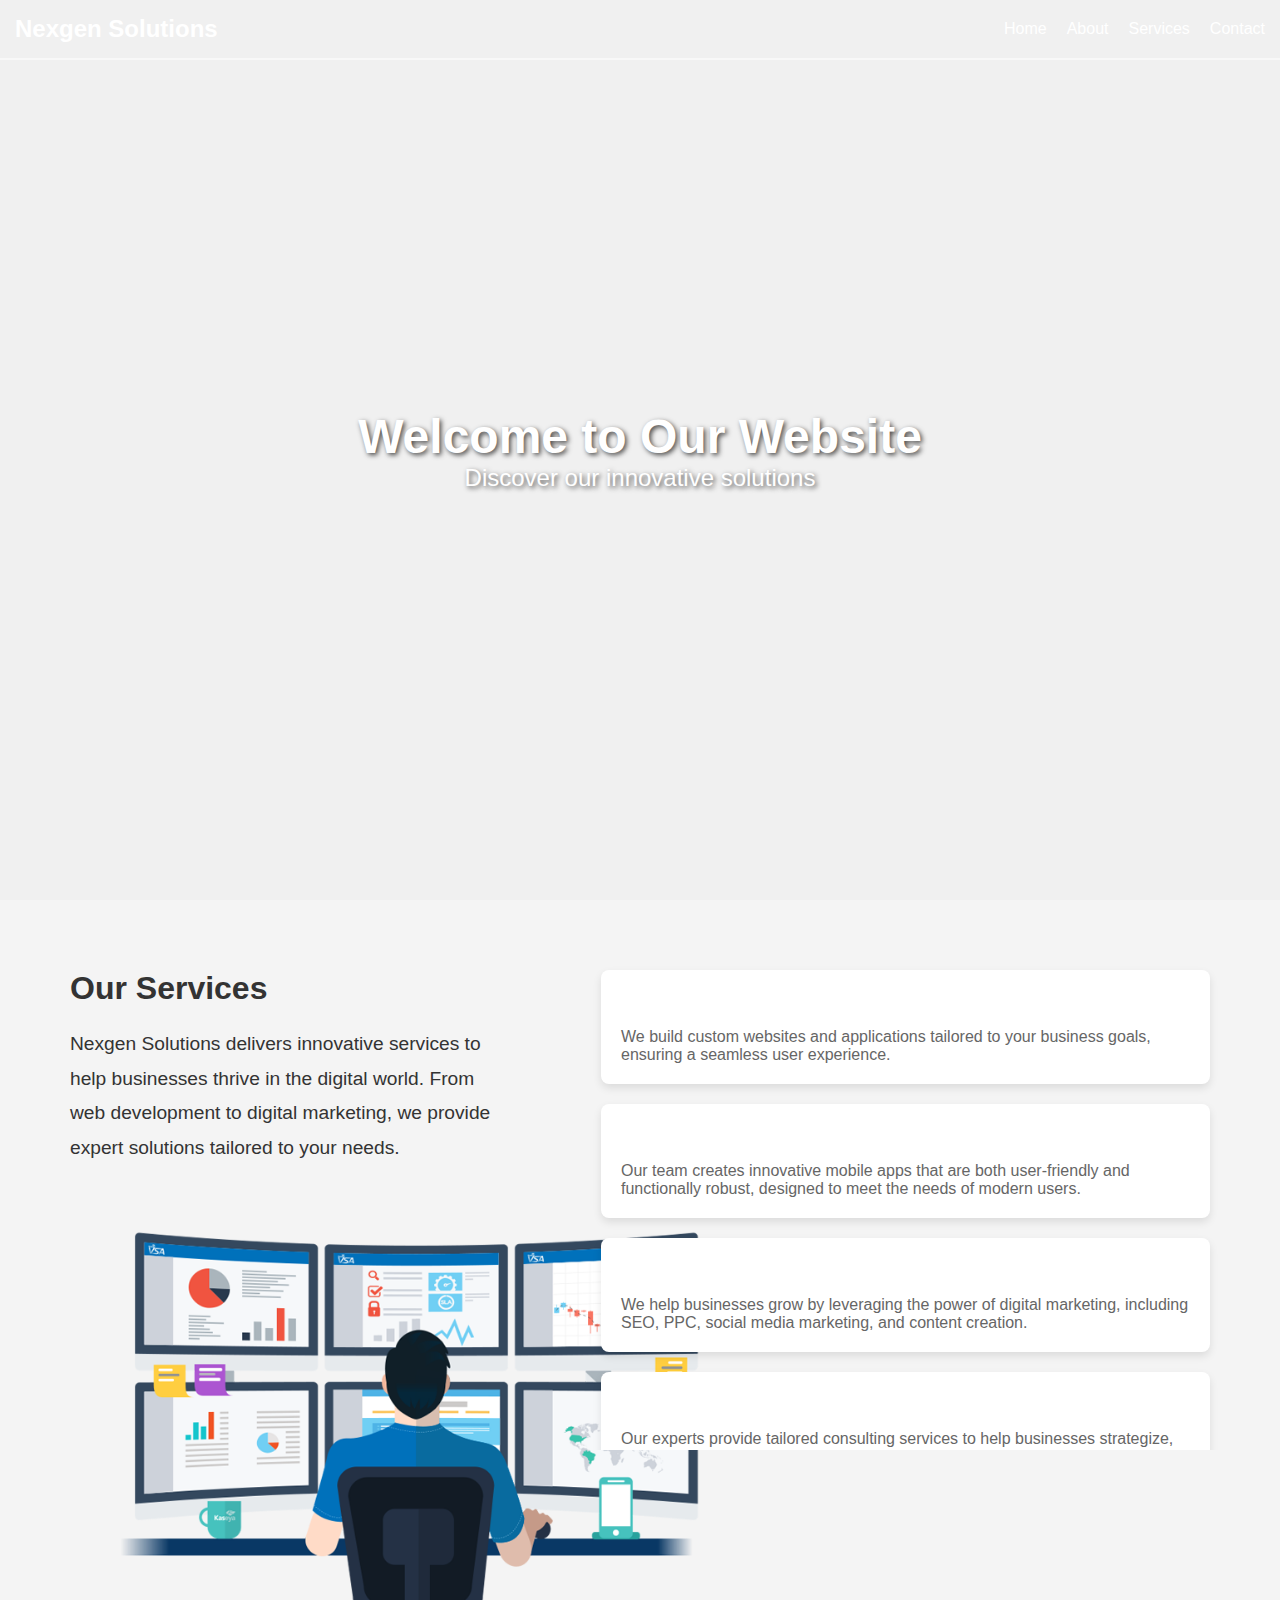
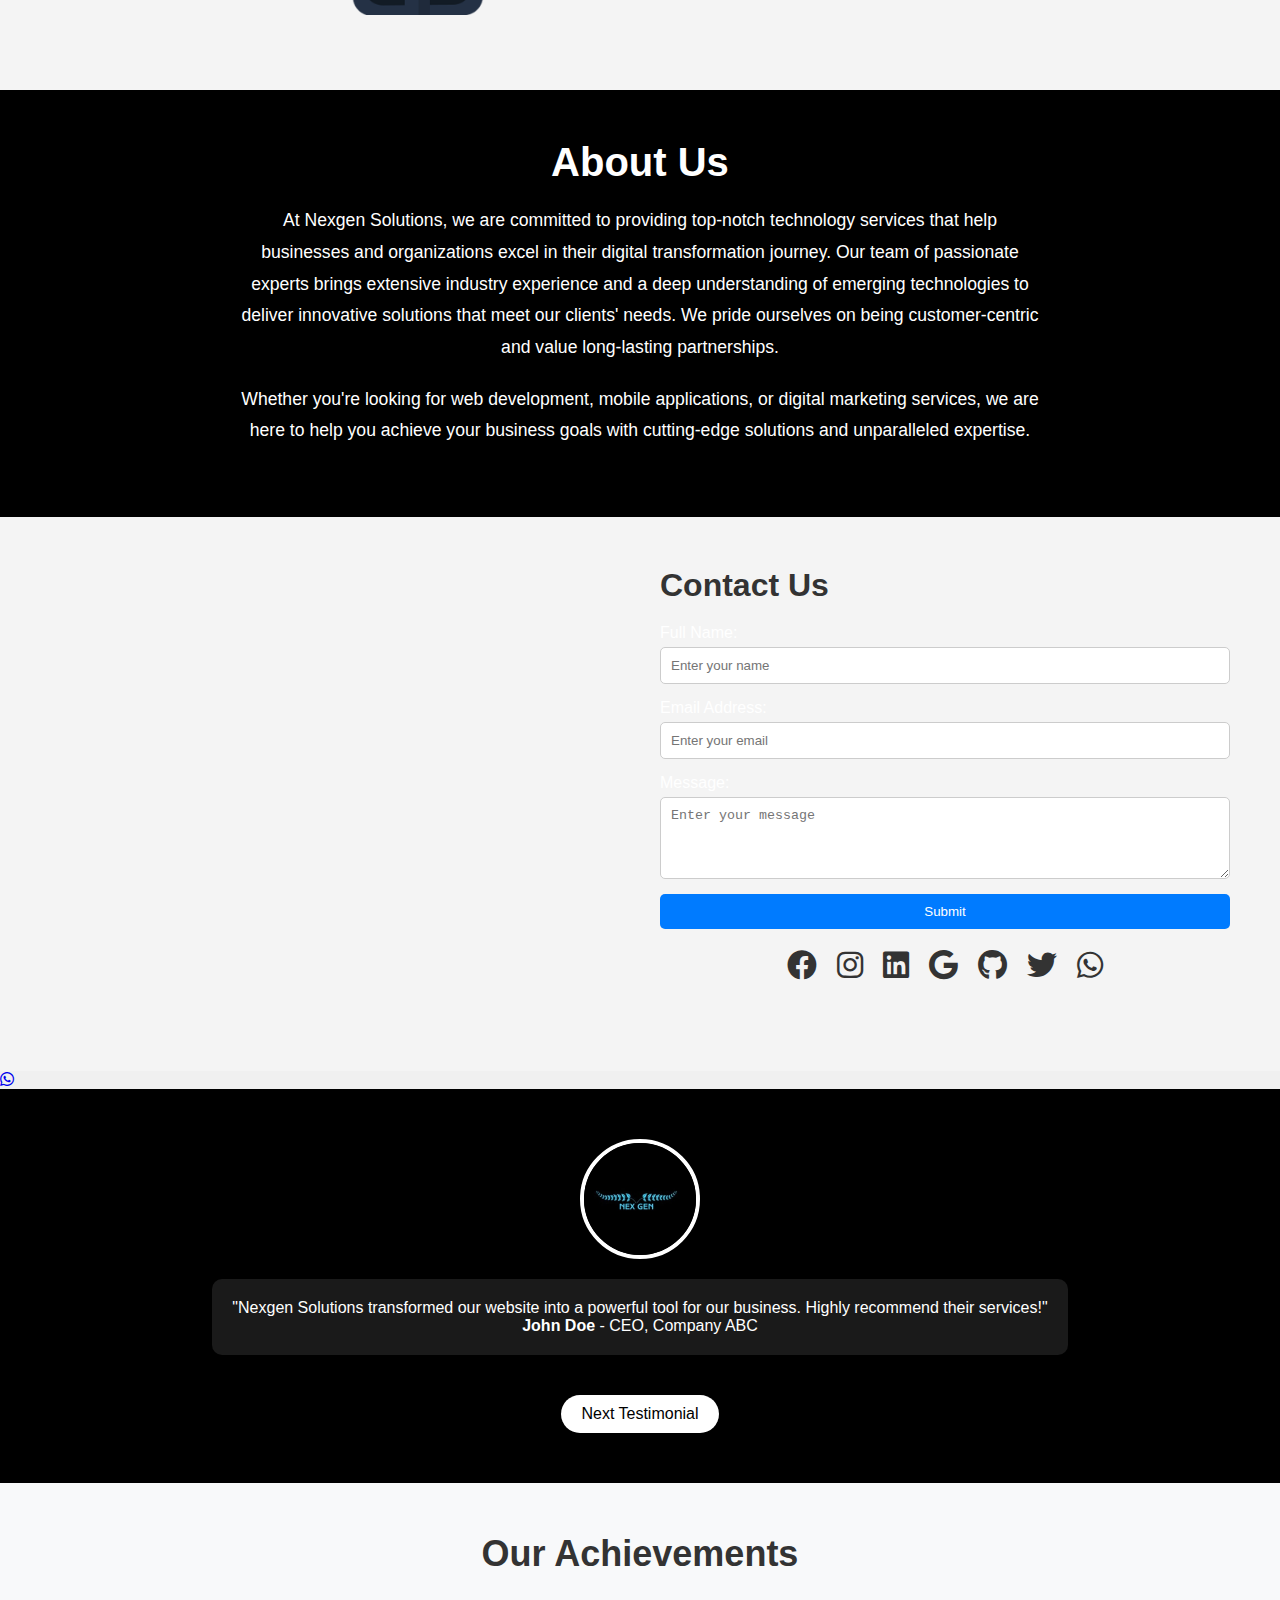
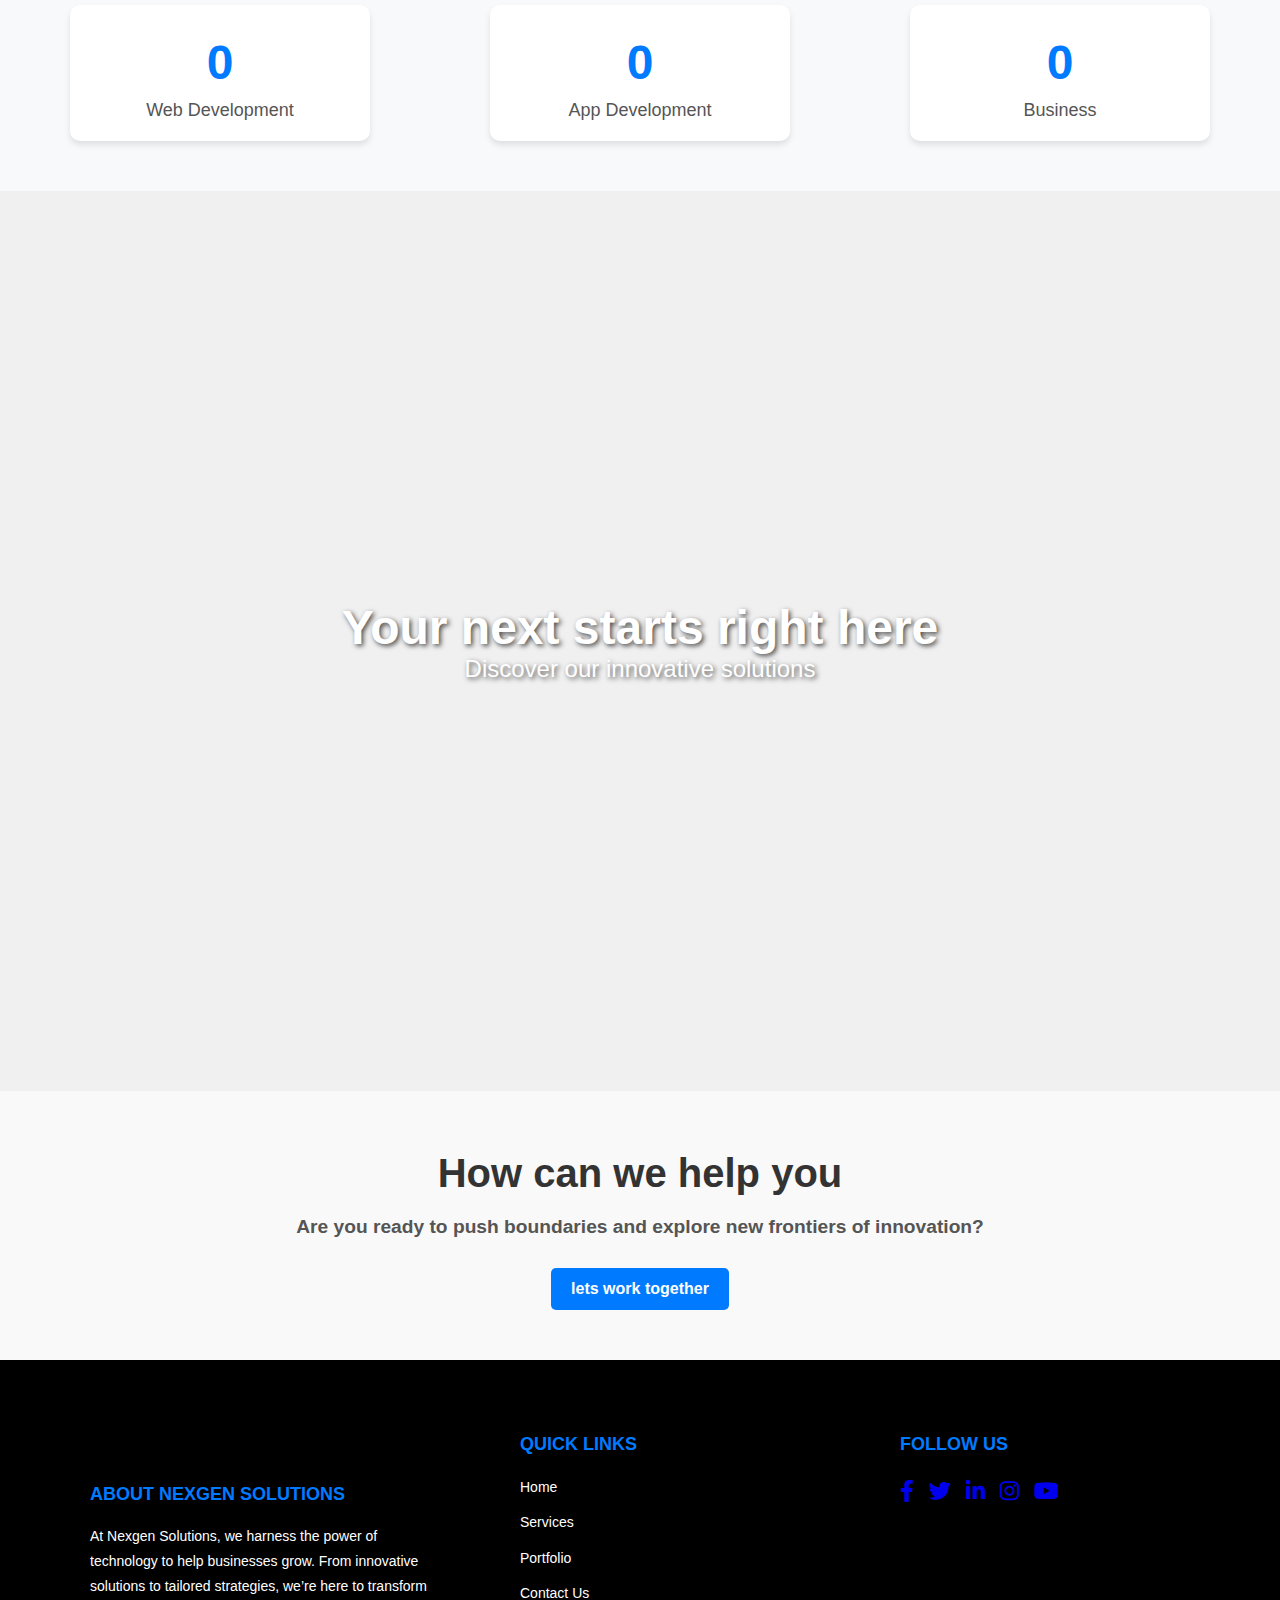
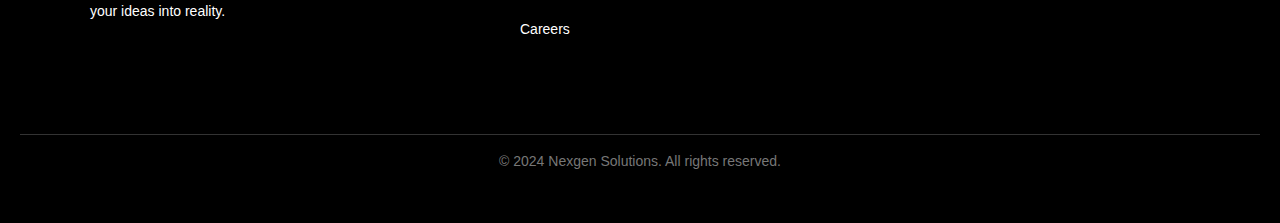
==== commit e32a91e9: "add some changes in footer and videos" ====
--- a/index.html
+++ b/index.html
@@ -12,9 +12,7 @@
       rel="stylesheet"
       href="https://cdnjs.cloudflare.com/ajax/libs/font-awesome/6.0.0-beta3/css/all.min.css"
     />
-  </head>
-  <body>
-    <!-- Invisible Navbar on top of carousel -->
+  </h     <!-- Side    <!-- Invisible Navbar on top of carousel -->
     <header class="navbar">
       <div class="logo">Nexgen Solutions</div>
       <nav>
@@ -208,6 +206,13 @@
         </form>
       </div>
     </section>
+      <a href="https://wa.me" target="_blank" class="whatsapp"
+              ><i class="fab fa-whatsapp"></i
+            ></a>
+          </div>
+        </form>
+      </div>
+    </section>
     <!-- Testimonial Section -->
     <section id="testimonials" class="testimonials">
       <div class="testimonial-container">
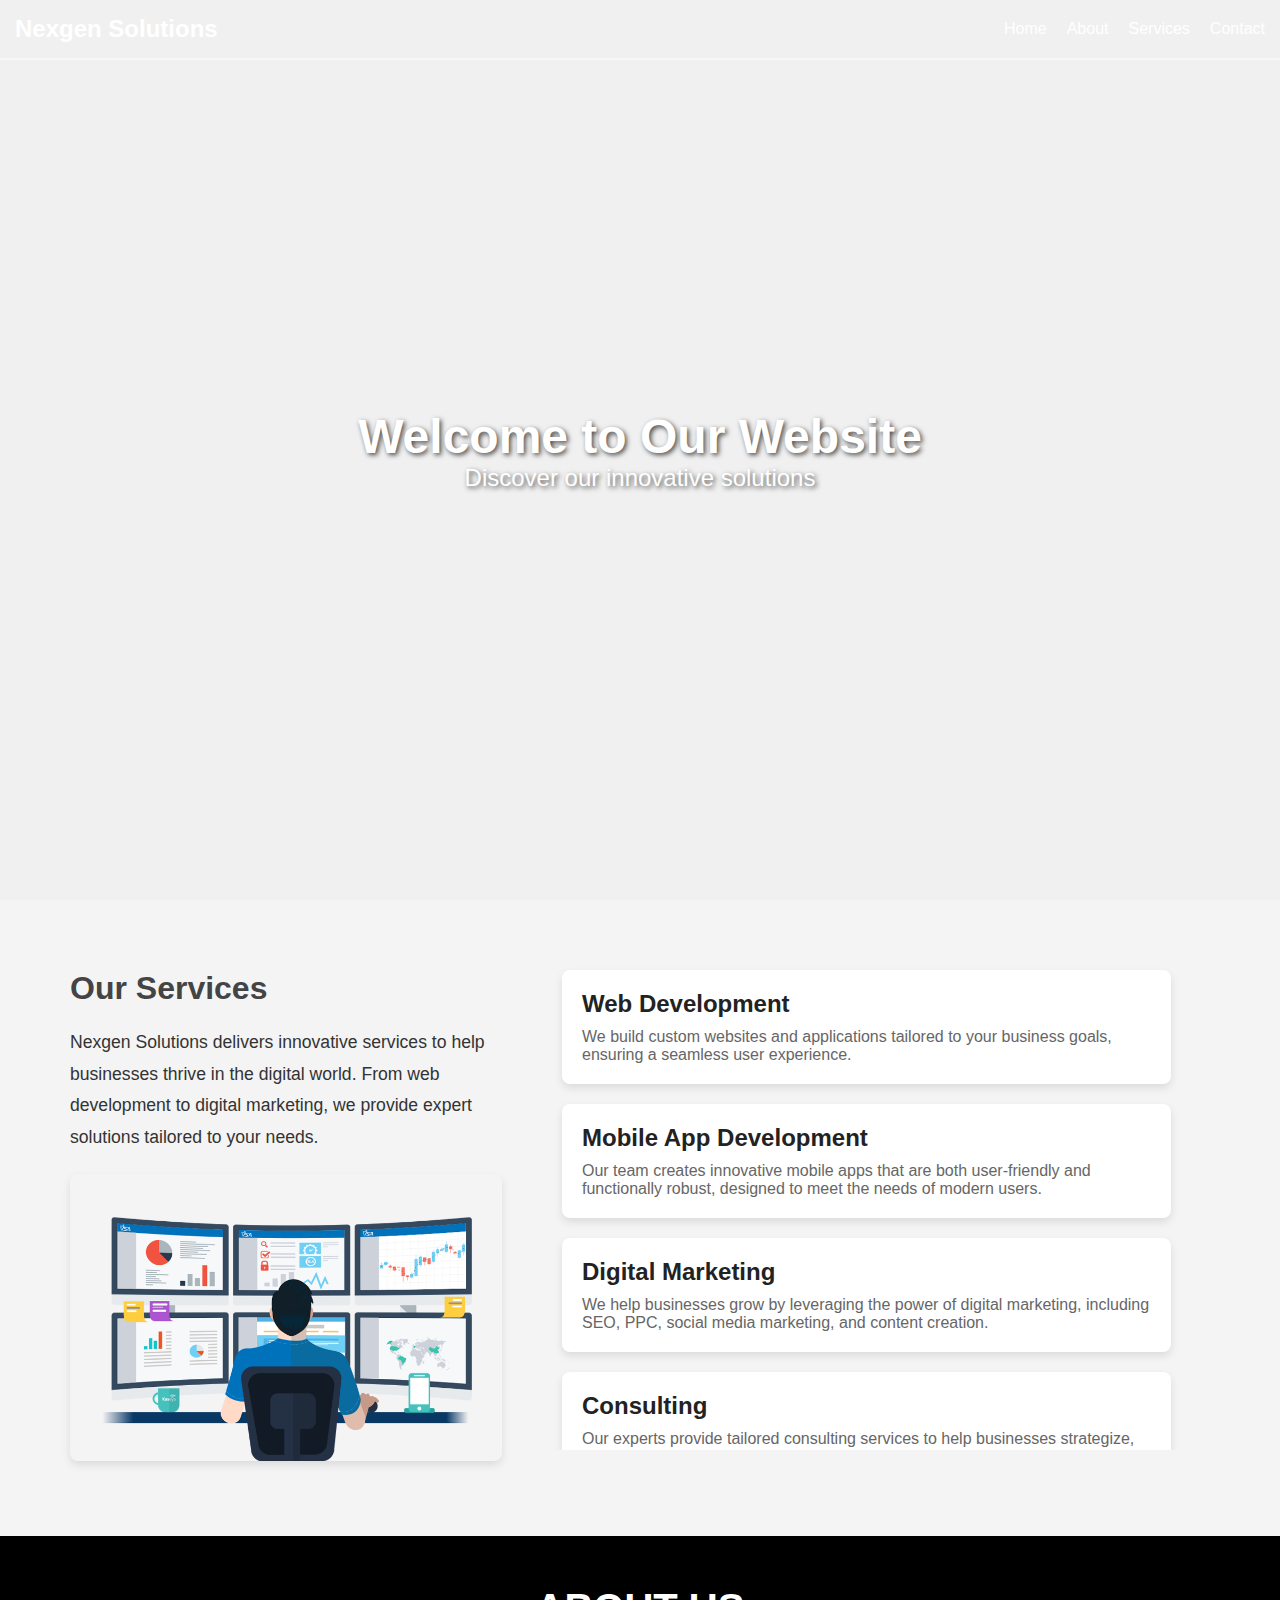
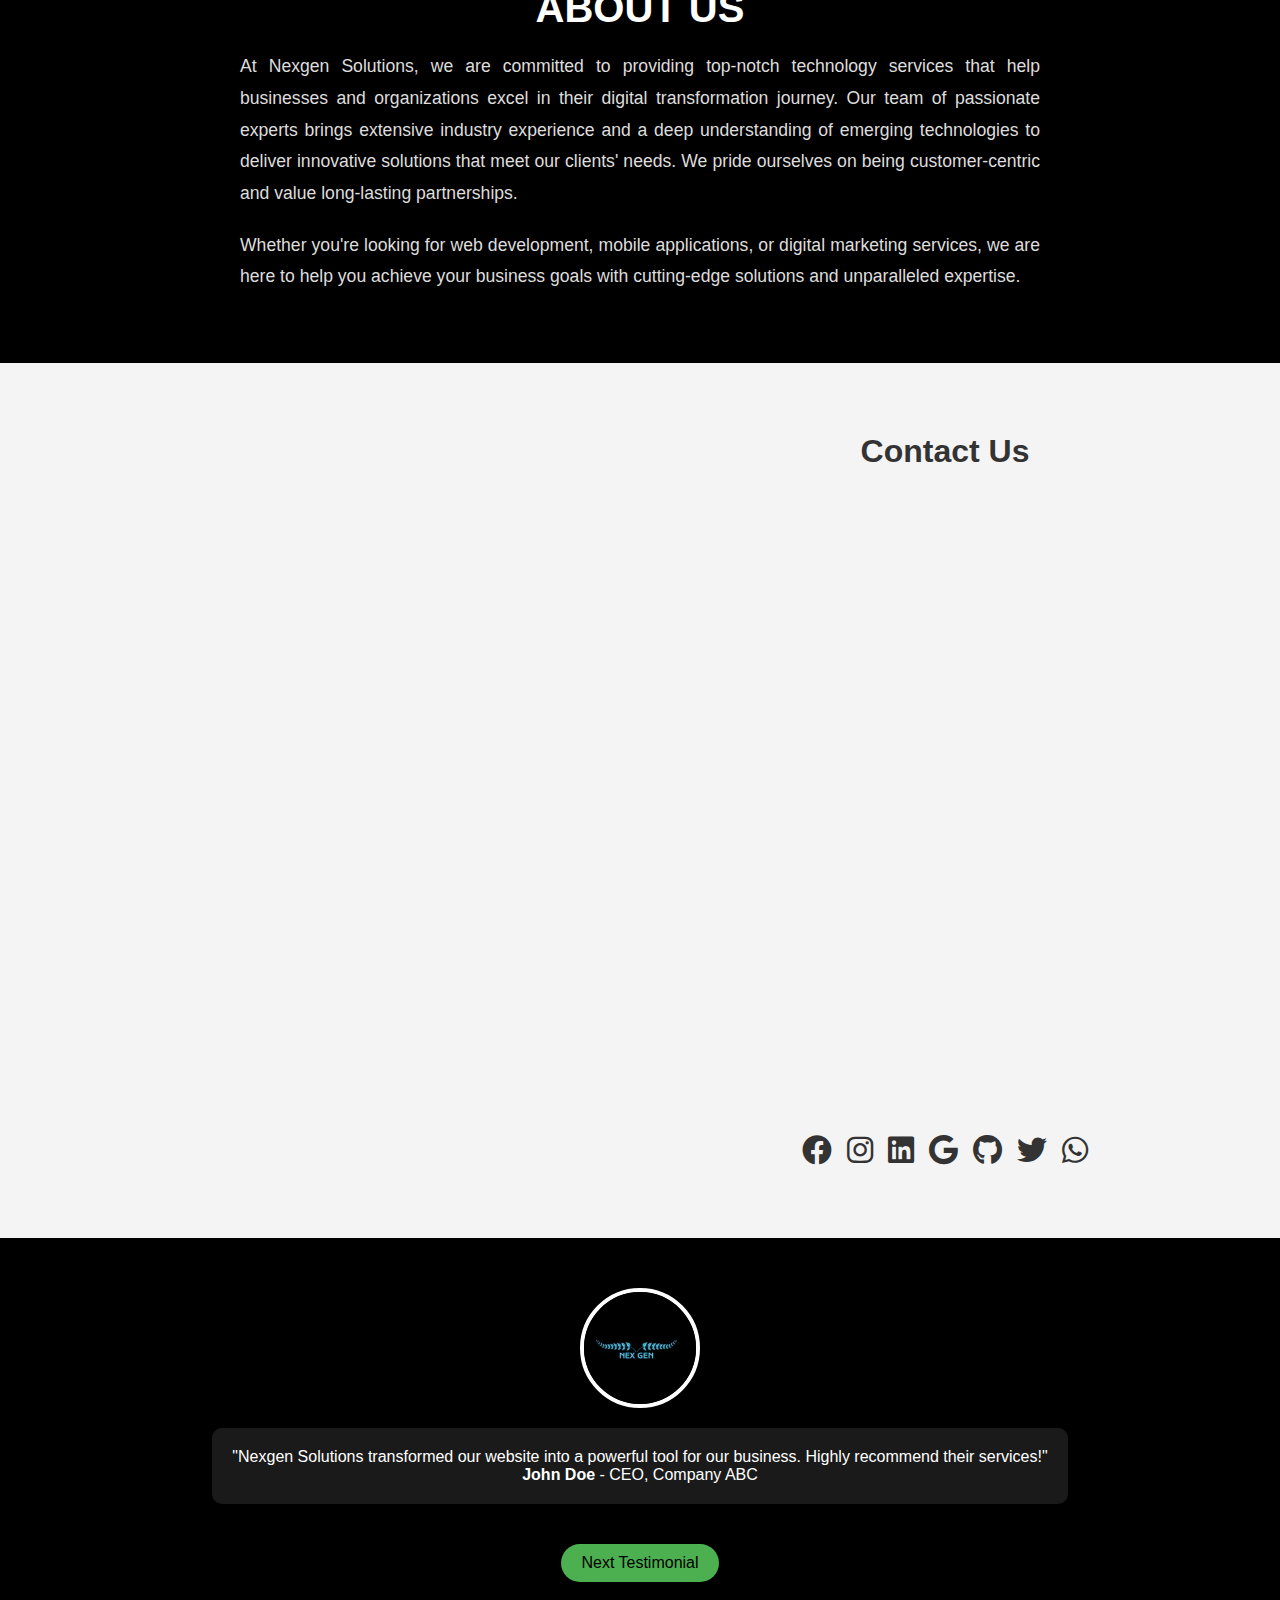
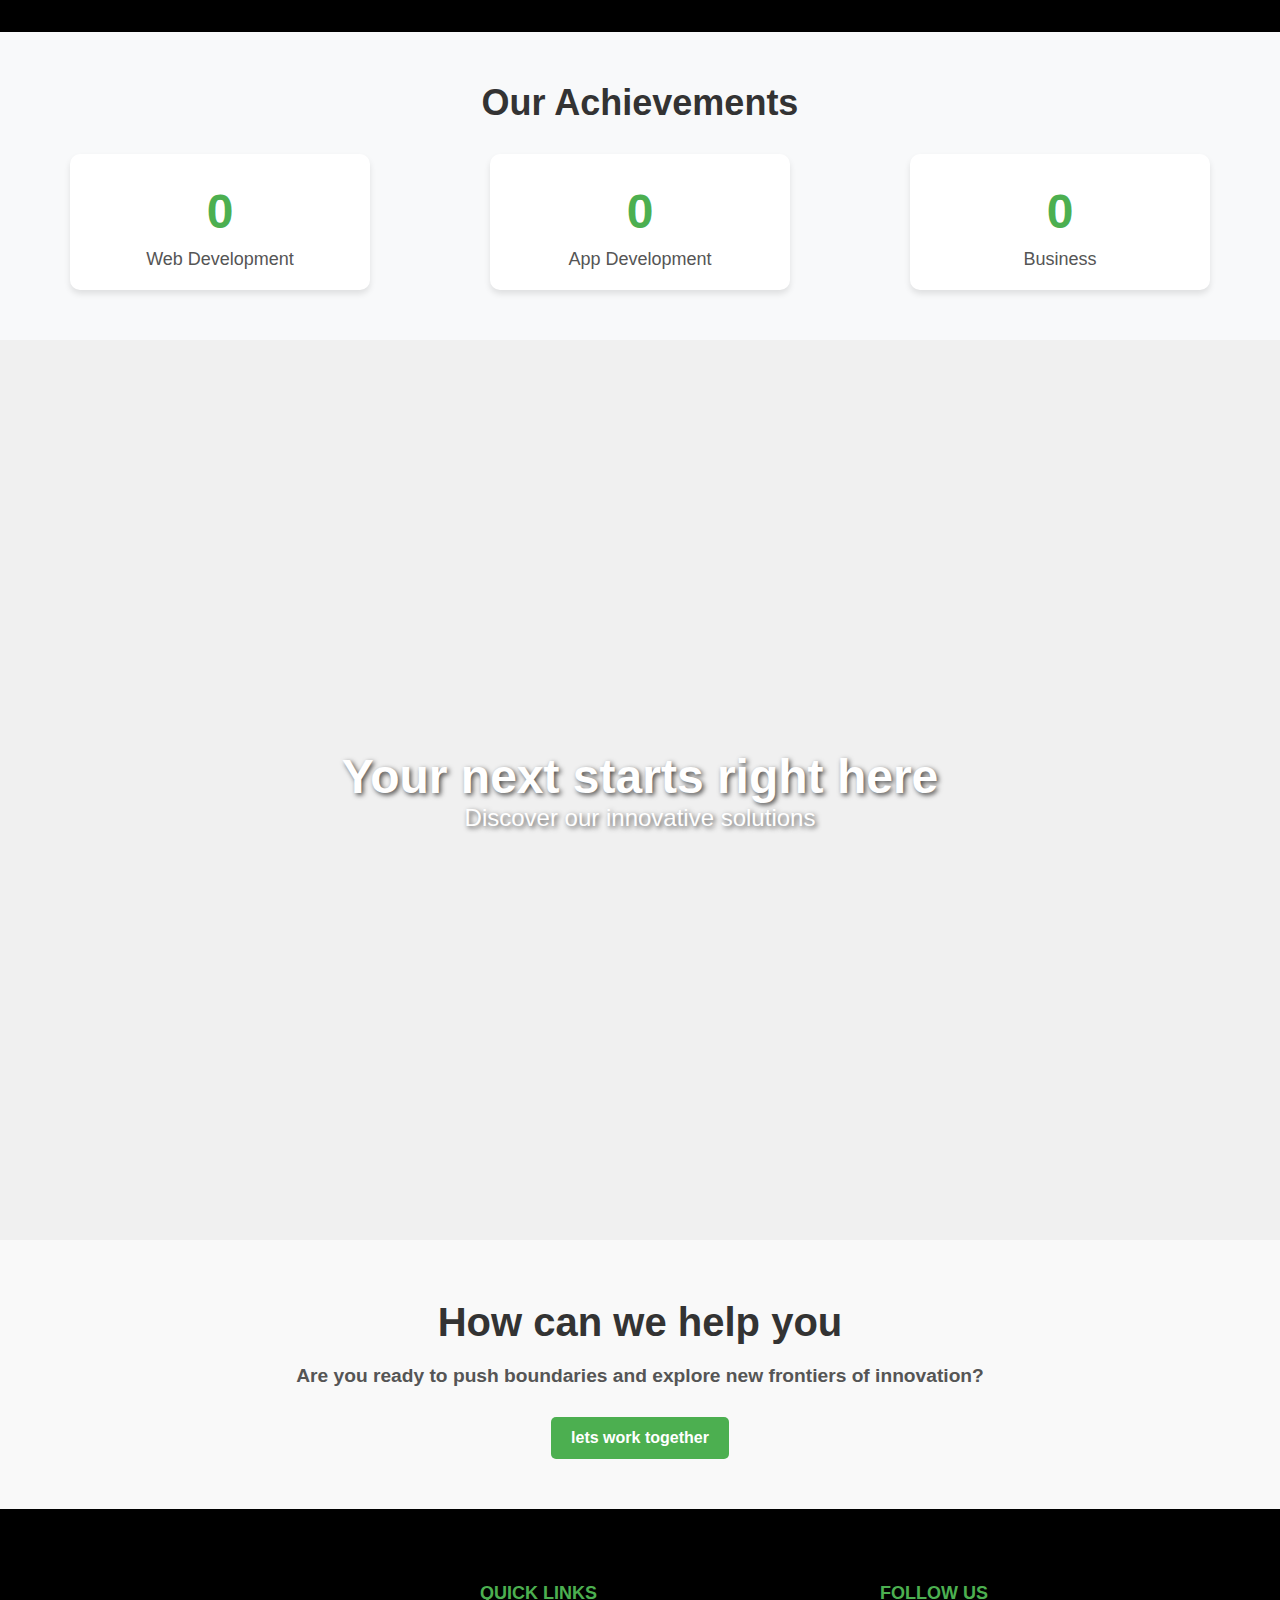
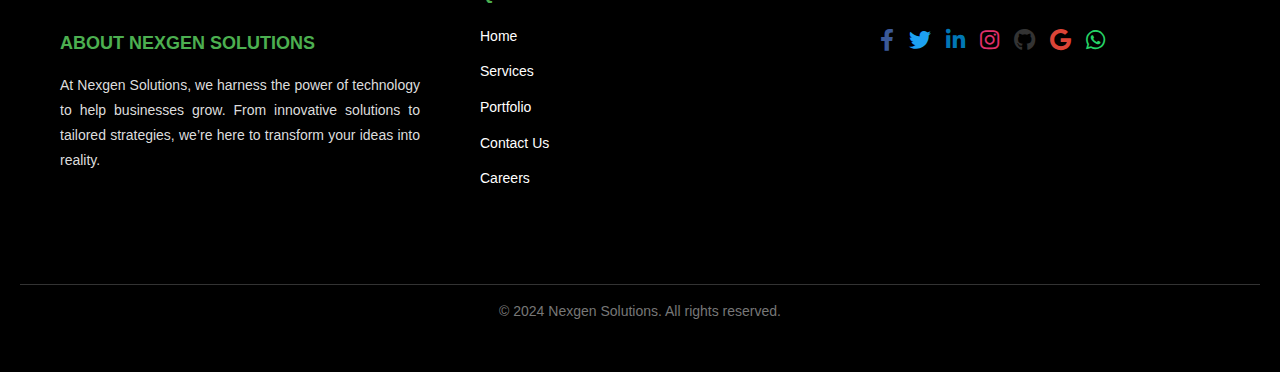
==== commit a1ff2058: "pale rizq nahi labde panchhi te darwaish" ====
--- a/index.html
+++ b/index.html
@@ -8,22 +8,38 @@
     <link rel="shortcut icon" href="images/img1.png" type="image/x-icon">
 
     <!-- FontAwesome CDN Link -->
-    <link
-      rel="stylesheet"
-      href="https://cdnjs.cloudflare.com/ajax/libs/font-awesome/6.0.0-beta3/css/all.min.css"
-    />
-  </h     <!-- Side    <!-- Invisible Navbar on top of carousel -->
+    <link rel="stylesheet" href="https://cdnjs.cloudflare.com/ajax/libs/font-awesome/6.0.0-beta3/css/all.min.css"/>
+  </head>
+  <body>
+    <!-- Navbar -->
     <header class="navbar">
       <div class="logo">Nexgen Solutions</div>
-      <nav>
-        <ul class="nav-links">
+      <nav class="nav-links">
+        <ul>
           <li><a href="#home">Home</a></li>
           <li><a href="#about">About</a></li>
           <li><a href="#services">Services</a></li>
           <li><a href="#contact">Contact</a></li>
         </ul>
       </nav>
+      <div class="menu-icon">
+        <i class="fas fa-bars"></i>
+      </div>
     </header>
+  
+    <!-- Sidebar -->
+    <div class="sidebar">
+      <div class="close-icon">
+        <i class="fas fa-times"></i>
+      </div>
+      <ul>
+        <li><a href="#home">Home</a></li>
+        <li><a href="#about">About</a></li>
+        <li><a href="#services">Services</a></li>
+        <li><a href="#contact">Contact</a></li>
+      </ul>
+    </div>
+  
 
     <!-- Fullscreen Carousel -->
     <section id="home" class="carousel">
@@ -40,180 +56,132 @@
       </div>
     </section>
 
-    <!-- Services Section -->
-    <section id="services" class="services">
-      <!-- Left Side: Text -->
-      <div class="left-side">
-        <h2>Our Services</h2>
-        <p>
-          Nexgen Solutions delivers innovative services to help businesses thrive in the digital world. From web development to digital marketing, we provide expert solutions tailored to your needs.
-        </p>        
-        <img  style="height: 50vh;" src="images/img2.png" alt="">
-      </div>
-
-      <!-- Divider -->
-      <div class="divider"></div>
-
-      <!-- Right Side: Scrollable Service Cards -->
-      <div class="right-side">
-        <div class="service-card">
-          <h3>Web Development</h3>
-          <p>
-            We build custom websites and applications tailored to your business
-            goals, ensuring a seamless user experience.
-          </p>
-        </div>
-
-        <div class="service-card">
-          <h3>Mobile App Development</h3>
-          <p>
-            Our team creates innovative mobile apps that are both user-friendly
-            and functionally robust, designed to meet the needs of modern users.
-          </p>
-        </div>
-
-        <div class="service-card">
-          <h3>Digital Marketing</h3>
-          <p>
-            We help businesses grow by leveraging the power of digital
-            marketing, including SEO, PPC, social media marketing, and content
-            creation.
-          </p>
-        </div>
-
-        <div class="service-card">
-          <h3>Consulting</h3>
-          <p>
-            Our experts provide tailored consulting services to help businesses
-            strategize, plan, and execute successful digital transformations.
-          </p>
-        </div>
-
-        <div class="service-card">
-          <h3>E-commerce Solutions</h3>
-          <p>
-            We offer end-to-end e-commerce solutions, including platform
-            integration, payment gateway setup, and product management systems.
-          </p>
-        </div>
-
-        <div class="service-card">
-          <h3>Cloud Solutions</h3>
-          <p>
-            Our cloud services help businesses improve scalability, security,
-            and efficiency with custom cloud solutions and data management.
-          </p>
-        </div>
-      </div>
-    </section>
+<!-- Services Section -->
+<section id="services" class="services">
+  <!-- Left Side: Text -->
+  <div class="left-side">
+    <h2>Our Services</h2>
+    <p>
+      Nexgen Solutions delivers innovative services to help businesses thrive in the digital world. From web development to digital marketing, we provide expert solutions tailored to your needs.
+    </p>
+    <img src="images/img2.png" alt="Our Services Image" />
+  </div>
+
+  <!-- Divider -->
+  <div class="divider"></div>
+
+  <!-- Right Side: Scrollable Service Cards -->
+  <div class="right-side">
+    <div class="service-card">
+      <h3>Web Development</h3>
+      <p>
+        We build custom websites and applications tailored to your business goals, ensuring a seamless user experience.
+      </p>
+    </div>
+    <div class="service-card">
+      <h3>Mobile App Development</h3>
+      <p>
+        Our team creates innovative mobile apps that are both user-friendly and functionally robust, designed to meet the needs of modern users.
+      </p>
+    </div>
+    <div class="service-card">
+      <h3>Digital Marketing</h3>
+      <p>
+        We help businesses grow by leveraging the power of digital marketing, including SEO, PPC, social media marketing, and content creation.
+      </p>
+    </div>
+    <div class="service-card">
+      <h3>Consulting</h3>
+      <p>
+        Our experts provide tailored consulting services to help businesses strategize, plan, and execute successful digital transformations.
+      </p>
+    </div>
+    <div class="service-card">
+      <h3>E-commerce Solutions</h3>
+      <p>
+        We offer end-to-end e-commerce solutions, including platform integration, payment gateway setup, and product management systems.
+      </p>
+    </div>
+    <div class="service-card">
+      <h3>Cloud Solutions</h3>
+      <p>
+        Our cloud services help businesses improve scalability, security, and efficiency with custom cloud solutions and data management.
+      </p>
+    </div>
+  </div>
+</section>
+
 
     <!-- About Section -->
-    <section id="about" class="about">
-      <div class="about-content">
-        <h2>About Us</h2>
-        <p>
-          At Nexgen Solutions, we are committed to providing top-notch
-          technology services that help businesses and organizations excel in
-          their digital transformation journey. Our team of passionate experts
-          brings extensive industry experience and a deep understanding of
-          emerging technologies to deliver innovative solutions that meet our
-          clients' needs. We pride ourselves on being customer-centric and value
-          long-lasting partnerships.
-        </p>
-        <p>
-          Whether you're looking for web development, mobile applications, or
-          digital marketing services, we are here to help you achieve your
-          business goals with cutting-edge solutions and unparalleled expertise.
-        </p>
-      </div>
-    </section>
-
-    <!-- Contact Section -->
-    <section id="contact" class="contact">
-      <!-- Left Side: Embedded Google Map -->
-      <div class="contact-left">
-        <iframe
-          src="https://www.google.com/maps/embed?pb=!1m18!1m12!1m3!1d435616.1667643669!2d73.87166537495744!3d31.462272543619495!2m3!1f0!2f0!3f0!3m2!1i1024!2i768!4f13.1!3m3!1m2!1s0x3918fde40e954753%3A0xb8ea639d79127a78!2sLahore%20City%2C%20Lahore%2C%20Punjab%2C%20Pakistan!5e0!3m2!1sen!2s!4v1732743652897!5m2!1sen!2s" 
-          width="600" 
-          height="450" 
-          style="border:0;" 
-          allowfullscreen="" 
-          loading="lazy" 
-          referrerpolicy="no-referrer-when-downgrade"
-          >
-        </iframe>
-      </div>
-      <!-- Right Side: Contact Form -->
-      <div class="contact-right">
-        <h2>Contact Us</h2>
-        <form action="#" method="POST">
-          <label for="name">Full Name:</label>
-          <input
-            type="text"
-            id="name"
-            name="name"
-            required
-            placeholder="Enter your name"
-          />
-
-          <label for="email">Email Address:</label>
-          <input
-            type="email"
-            id="email"
-            name="email"
-            required
-            placeholder="Enter your email"
-          />
-
-          <label for="message">Message:</label>
-          <textarea
-            id="message"
-            name="message"
-            rows="4"
-            required
-            placeholder="Enter your message"
-          ></textarea>
-
-          <button type="submit">Submit</button>
-
-          <!-- Social Icons Below Submit Button -->
-          <div class="social-icons">
-            <a href="https://www.facebook.com" target="_blank" class="facebook"
-              ><i class="fab fa-facebook"></i
-            ></a>
-            <a
-              href="https://www.instagram.com"
-              target="_blank"
-              class="instagram"
-              ><i class="fab fa-instagram"></i
-            ></a>
-            <a href="https://www.linkedin.com" target="_blank" class="linkedin"
-              ><i class="fab fa-linkedin"></i
-            ></a>
-            <a href="https://www.google.com" target="_blank" class="google"
-              ><i class="fab fa-google"></i
-            ></a>
-            <a href="https://github.com" target="_blank" class="github"
-              ><i class="fab fa-github"></i
-            ></a>
-            <a href="https://twitter.com" target="_blank" class="twitter"
-              ><i class="fab fa-twitter"></i
-            ></a>
-            <a href="https://wa.me" target="_blank" class="whatsapp"
-              ><i class="fab fa-whatsapp"></i
-            ></a>
-          </div>
-        </form>
-      </div>
-    </section>
+<section id="about" class="about">
+  <div class="about-content">
+    <h2>About Us</h2>
+    <p>
+      At Nexgen Solutions, we are committed to providing top-notch technology services that help businesses and organizations excel in their digital transformation journey. Our team of passionate experts brings extensive industry experience and a deep understanding of emerging technologies to deliver innovative solutions that meet our clients' needs. We pride ourselves on being customer-centric and value long-lasting partnerships.
+    </p>
+    <p>
+      Whether you're looking for web development, mobile applications, or digital marketing services, we are here to help you achieve your business goals with cutting-edge solutions and unparalleled expertise.
+    </p>
+  </div>
+</section>
+
+
+ <!-- Contact Section -->
+<section id="contact" class="contact">
+  <!-- Left Side: Embedded Google Map -->
+  <div class="contact-left">
+    <iframe
+      src="https://www.google.com/maps/embed?pb=!1m18!1m12!1m3!1d435616.1667643669!2d73.87166537495744!3d31.462272543619495!2m3!1f0!2f0!3f0!3m2!1i1024!2i768!4f13.1!3m3!1m2!1s0x3918fde40e954753%3A0xb8ea639d79127a78!2sLahore%20City%2C%20Lahore%2C%20Punjab%2C%20Pakistan!5e0!3m2!1sen!2s!4v1732743652897!5m2!1sen!2s"
+      width="100%"
+      height="450"
+      style="border:0;"
+      allowfullscreen=""
+      loading="lazy"
+      referrerpolicy="no-referrer-when-downgrade"
+    ></iframe>
+  </div>
+
+  <!-- Right Side: Contact Form -->
+  <div class="contact-right">
+    <h2>Contact Us</h2>
+    <iframe 
+      src="https://docs.google.com/forms/d/e/1FAIpQLScyPH56dAx2s45RIn5hSTsZ5wEd49j0l8c24sG0nxxKi4KIKw/viewform?embedded=true"
+      width="100%"
+      height="500"
+      frameborder="0"
+      marginheight="0"
+      marginwidth="0"
+    >
+      Loading…
+    </iframe>
+
+    <!-- Social Icons -->
+    <div class="social-icons">
+      <a href="https://www.facebook.com" target="_blank" class="facebook"
+        ><i class="fab fa-facebook"></i
+      ></a>
+      <a href="https://www.instagram.com" target="_blank" class="instagram"
+        ><i class="fab fa-instagram"></i
+      ></a>
+      <a href="https://www.linkedin.com" target="_blank" class="linkedin"
+        ><i class="fab fa-linkedin"></i
+      ></a>
+      <a href="https://www.google.com" target="_blank" class="google"
+        ><i class="fab fa-google"></i
+      ></a>
+      <a href="https://github.com" target="_blank" class="github"
+        ><i class="fab fa-github"></i
+      ></a>
+      <a href="https://twitter.com" target="_blank" class="twitter"
+        ><i class="fab fa-twitter"></i
+      ></a>
       <a href="https://wa.me" target="_blank" class="whatsapp"
-              ><i class="fab fa-whatsapp"></i
-            ></a>
-          </div>
-        </form>
-      </div>
-    </section>
-    <!-- Testimonial Section -->
+        ><i class="fab fa-whatsapp"></i
+      ></a>
+    </div>
+  </div>
+</section>
+   <!-- Testimonial Section -->
     <section id="testimonials" class="testimonials">
       <div class="testimonial-container">
         <div class="testimonial">
@@ -265,15 +233,15 @@
             <h1 class="section-title">Our Achievements</h1>
             <div class="projects-row">
                 <div class="project-item">
-                    <h2 id="web-count">0</h2>
+                    <h2 style="color: #4CAF50;" id="web-count">0</h2>
                     <p>Web Development</p>
                 </div>
                 <div class="project-item">
-                    <h2 id="app-count">0</h2>
+                    <h2 style="color: #4CAF50;" id="app-count">0</h2>
                     <p>App Development</p>
                 </div>
                 <div class="project-item">
-                    <h2 id="business-count">0</h2>
+                    <h2 style="color: #4CAF50;" id="business-count">0</h2>
                     <p>Business</p>
                 </div>
             </div>
@@ -337,11 +305,13 @@
         <div class="footer-section social">
           <h3>Follow Us</h3>
           <div class="social-iconss">
-            <a href="https://facebook.com" target="_blank"><i class="fab fa-facebook-f"></i></a>
-            <a href="https://twitter.com" target="_blank"><i class="fab fa-twitter"></i></a>
-            <a href="https://linkedin.com" target="_blank"><i class="fab fa-linkedin-in"></i></a>
-            <a href="https://instagram.com" target="_blank"><i class="fab fa-instagram"></i></a>
-            <a href="https://youtube.com" target="_blank"><i class="fab fa-youtube"></i></a>
+            <a style="color: #3b5998;" href="https://facebook.com" target="_blank"><i class="fab fa-facebook-f"></i></a>
+            <a style="color: #1da1f2;" href="https://twitter.com" target="_blank"><i class="fab fa-twitter"></i></a>
+            <a style="color: #0077b5;" href="https://linkedin.com" target="_blank"><i class="fab fa-linkedin-in"></i></a>
+            <a style="color: #e1306c;" href="https://instagram.com" target="_blank"><i class="fab fa-instagram"></i></a>
+            <a style="color: #333;" href="https://github.com" target="_blank"><i class="fab fa-github"></i></a>
+            <a style="color: #db4437;" href="https://www.google.com" target="_blank"><i class="fab fa-google"></i></a>
+            <a style="color: #25d366;" href="https://wa.me" target="_blank"><i class="fab fa-whatsapp"></i></a>
           </div>
         </div>
       </div>
--- a/css/index.css
+++ b/css/index.css
@@ -14,42 +14,107 @@
   }
 
   /* Invisible Navbar */
-  .navbar {
-    position: absolute; /* Position it on top of other elements */
-    top: 0;
+  /* Navbar Styles */
+.navbar {
+  position: absolute;
+  top: 0;
+  left: 0;
+  width: 100%;
+  padding: 15px;
+  z-index: 10;
+  background: rgba(0, 0, 0, 0);
+  display: flex;
+  justify-content: space-between;
+  align-items: center;
+  border-bottom: 2px solid rgba(255, 255, 255, 0.5);
+}
+
+.navbar .logo {
+  font-size: 1.5em;
+  font-weight: bold;
+  color: white;
+}
+
+.navbar .nav-links ul {
+  list-style: none;
+  display: flex;
+  gap: 20px;
+}
+
+.navbar .nav-links a {
+  text-decoration: none;
+  color: white;
+  font-size: 1em;
+  transition: color 0.3s;
+}
+
+.navbar .nav-links a:hover {
+  color: #ffcc00;
+}
+
+.menu-icon {
+  display: none;
+  color: white;
+  font-size: 1.5em;
+  cursor: pointer;
+}
+
+/* Sidebar Styles */
+.sidebar {
+  position: fixed;
+  top: 0;
+  left: -100%;
+  width: 250px;
+  height: 100%;
+  background: rgba(0, 0, 0, 0.8);
+  transition: 0.3s;
+  z-index: 20;
+  display: flex;
+  flex-direction: column;
+  padding: 20px;
+}
+
+.sidebar ul {
+  list-style: none;
+  padding: 0;
+}
+
+.sidebar ul li {
+  margin: 20px 0;
+}
+
+.sidebar ul li a {
+  color: white;
+  text-decoration: none;
+  font-size: 1.2em;
+}
+
+.sidebar ul li a:hover {
+  color: #ffcc00;
+}
+
+.close-icon {
+  color: white;
+  font-size: 1.5em;
+  align-self: flex-end;
+  cursor: pointer;
+}
+
+/* Responsive Styles */
+@media (max-width: 768px) {
+  .navbar .nav-links {
+    display: none;
+  }
+
+  .menu-icon {
+    display: block;
+  }
+
+  .sidebar.open {
     left: 0;
-    width: 100%;
-    padding: 15px;
-    z-index: 10; /* Ensure the navbar is on top of the carousel */
-    background: rgba(0, 0, 0, 0); /* Transparent background */
-    display: flex;
-    justify-content: space-between;
-    align-items: center;
-    border-bottom: 2px solid rgba(255, 255, 255, 0.5); /* Subtle border */
-  }
-
-  .navbar .logo {
-    font-size: 1.5em;
-    font-weight: bold;
-    color: white;
-  }
-
-  .navbar .nav-links {
-    list-style: none;
-    display: flex;
-    gap: 20px;
-  }
-
-  .navbar a {
-    text-decoration: none;
-    color: white;
-    font-size: 1em;
-    transition: color 0.3s;
-  }
-
-  .navbar a:hover {
-    color: #ffcc00; /* Highlight on hover */
-  }
+  }
+}
+
 
   /* Fullscreen Carousel */
   .carousel {
@@ -113,204 +178,326 @@
     right: 20px;
   }
   /* Services Section */
+/* Base Styling */
 .services {
-    display: flex;
-    justify-content: space-between;
-    padding: 50px;
-    background-color: #f4f4f4;
-  }
-  
-  /* Left Side (Text) */
+  display: flex;
+  flex-wrap: wrap;
+  padding: 50px;
+  background-color: #f4f4f4;
+  gap: 20px;
+}
+
+/* Left Side (Text and Image) */
+.services .left-side {
+  flex: 1 1 100%;
+  max-width: 40%;
+  padding: 20px;
+  font-size: 1.1rem;
+  color: #333;
+}
+
+.services .left-side h2 {
+  font-size: 2rem;
+  margin-bottom: 20px;
+  color: #444;
+}
+
+.services .left-side p {
+  line-height: 1.8;
+  margin-bottom: 20px;
+}
+
+.services .left-side img {
+  width: 100%;
+  border-radius: 8px;
+  box-shadow: 0 4px 8px rgba(0, 0, 0, 0.1);
+}
+
+/* Divider */
+.services .divider {
+  border-left: 2px solid #ccc;
+  height: auto;
+  align-self: stretch;
+  display: none; /* Hidden by default for smaller screens */
+}
+
+/* Right Side (Cards) */
+.services .right-side {
+  flex: 1 1 100%;
+  max-width: 55%;
+  padding: 20px;
+  overflow-y: auto;
+  max-height: 500px;
+}
+
+.service-card {
+  background: white;
+  padding: 20px;
+  margin-bottom: 20px;
+  border-radius: 8px;
+  box-shadow: 0 4px 8px rgba(0, 0, 0, 0.1);
+  transition: transform 0.3s, box-shadow 0.3s;
+}
+
+.service-card:hover {
+  transform: scale(1.03);
+  box-shadow: 0 6px 12px rgba(0, 0, 0, 0.2);
+}
+
+.service-card h3 {
+  font-size: 1.5rem;
+  margin-bottom: 10px;
+  color: #222;
+}
+
+.service-card p {
+  font-size: 1rem;
+  color: #666;
+}
+
+/* Responsive Design */
+@media (max-width: 1024px) {
+  .services {
+    flex-direction: column;
+    gap: 40px;
+  }
+
   .services .left-side {
-    width: 40%;
+    max-width: 100%;
+  }
+
+  .services .right-side {
+    max-width: 100%;
+  }
+
+  .services .divider {
+    display: none;
+  }
+}
+
+@media (max-width: 768px) {
+  .services .right-side {
+    max-height: none; /* Allow full height for smaller screens */
+    overflow-y: visible;
+  }
+
+  .service-card {
+    margin-bottom: 15px;
+  }
+}
+
+@media (max-width: 480px) {
+  .services {
     padding: 20px;
-    font-size: 1.2rem;
-    color: #333;
-  }
-  
+  }
+
   .services .left-side h2 {
+    font-size: 1.8rem;
+  }
+
+  .services .service-card h3 {
+    font-size: 1.3rem;
+  }
+
+  .services .service-card p {
+    font-size: 0.9rem;
+  }
+}
+
+
+.contact-right iframe {
+  width: 100%; /* Adjust width to fit container */
+  height: 600px; /* Set a height for the form */
+  border: none; /* Remove iframe border */
+}
+
+/* About Section */
+.about {
+  padding: 50px 20px;
+  background-color: #000; /* Black background */
+  color: #fff; /* White text color */
+}
+
+.about .about-content {
+  max-width: 800px;
+  margin: 0 auto;
+  text-align: center;
+}
+
+.about h2 {
+  font-size: 2.5rem;
+  color: #fff; /* White text color for the title */
+  margin-bottom: 20px;
+  font-weight: bold;
+  text-transform: uppercase;
+}
+
+.about p {
+  font-size: 1.1rem;
+  color: #ddd; /* Light grey for better contrast */
+  line-height: 1.8;
+  margin-bottom: 20px;
+  text-align: justify;
+}
+
+/* Adding subtle animations */
+.about h2 {
+  animation: fadeInDown 1s ease-in-out;
+}
+
+.about p {
+  animation: fadeIn 1.5s ease-in-out;
+}
+
+/* Keyframes for animations */
+@keyframes fadeInDown {
+  from {
+    opacity: 0;
+    transform: translateY(-20px);
+  }
+  to {
+    opacity: 1;
+    transform: translateY(0);
+  }
+}
+
+@keyframes fadeIn {
+  from {
+    opacity: 0;
+  }
+  to {
+    opacity: 1;
+  }
+}
+
+/* Responsive Design */
+@media (max-width: 768px) {
+  .about h2 {
     font-size: 2rem;
-    margin-bottom: 20px;
-  }
-  
-  .services .left-side p {
-    line-height: 1.8;
-  }
-  
-  /* Divider */
-  .services .divider {
-    border-left: 2px solid #ccc;
-    height: 100%;
-  }
-  
-  /* Right Side (Scrollable Service Cards) */
-  .services .right-side {
-    width: 55%;
-    padding: 20px;
-    overflow-y: scroll;
-    max-height: 500px; /* Adjust based on your needs */
-  }
-  
-  .service-card {
-    background: white;
-    padding: 20px;
-    margin-bottom: 20px;
-    border-radius: 8px;
-    box-shadow: 0 4px 8px rgba(0, 0, 0, 0.1);
-  }
-  
-  .service-card h3 {
-    font-size: 1.5rem;
-    margin-bottom: 10px;
-  }
-  
-  .service-card p {
+  }
+
+  .about p {
     font-size: 1rem;
-    color: #666;
-  }
- /* About Section */
-.about {
-    padding: 50px;
-    background-color: #000; /* Black background */
-    color: #fff; /* White text color */
-  }
-  
-  .about .about-content {
-    max-width: 800px;
-    margin: 0 auto;
-    text-align: center;
-  }
-  
+  }
+}
+
+@media (max-width: 480px) {
   .about h2 {
-    font-size: 2.5rem;
-    color: #fff; /* White text color for the title */
-    margin-bottom: 20px;
-  }
-  
+    font-size: 1.8rem;
+  }
+
   .about p {
-    font-size: 1.1rem;
-    color: #fff; /* White text color for paragraphs */
-    line-height: 1.8;
-    margin-bottom: 20px;
-  }
-  
-  /* Responsive Design */
-  @media (max-width: 768px) {
-    .about h2 {
-      font-size: 2rem;
-    }
-  
-    .about p {
-      font-size: 1rem;
-    }
-  }
-  /* Contact Section */
+    font-size: 0.95rem;
+    line-height: 1.6;
+  }
+}
+/* Contact Section */
 .contact {
   display: flex;
-  justify-content: space-between;
-  padding: 50px;
-  background-color: #f4f4f4; /* Adjust background color */
-}
-
-.contact-left {
-  flex: 1;
-  max-width: 50%;
-}
-
-.contact-left img {
-  width: 100%;
-  height: auto;
-  object-fit: cover; /* Ensures image covers the left side */
-}
-
+  flex-wrap: wrap;
+  gap: 20px;
+  padding: 50px 20px;
+  background-color: #f4f4f4; /* Light gray background */
+}
+
+.contact-left,
 .contact-right {
   flex: 1;
-  max-width: 50%;
-  padding-left: 20px;
+  min-width: 300px; /* Ensures content stays readable on small screens */
+  box-sizing: border-box;
+}
+
+.contact-left iframe {
+  width: 100%;
+  height: 100%;
+  border: none;
+}
+
+.contact-right {
+  padding: 20px;
 }
 
 .contact-right h2 {
   font-size: 2rem;
+  color: #333;
   margin-bottom: 20px;
+  text-align: center;
+}
+
+.contact-right iframe {
+  width: 100%;
+  border: none;
+  margin-bottom: 20px;
+}
+
+/* Social Icons */
+.social-icons {
+  display: flex;
+  justify-content: center;
+  gap: 15px;
+  margin-top: 20px;
+}
+
+.social-icons a {
+  font-size: 30px;
   color: #333;
-}
-
-.contact-right form {
-  display: flex;
-  flex-direction: column;
-}
-
-.contact-right label {
-  font-size: 1rem;
-  margin-bottom: 5px;
-}
-
-.contact-right input,
-.contact-right textarea {
-  padding: 10px;
-  margin-bottom: 15px;
-  border: 1px solid #ccc;
-  border-radius: 5px;
-}
-
-.contact-right button {
-  padding: 10px 20px;
-  background-color: #007bff;
-  color: white;
-  border: none;
-  border-radius: 5px;
-  cursor: pointer;
-}
-
-.contact-right button:hover {
-  background-color: #0056b3;
-}
-
-.social-icons {
-    display: flex;
-    justify-content: center;
-    margin-top: 20px;
-  }
-  
+  transition: color 0.3s ease;
+}
+
+.social-icons a:hover {
+  color: #0073e6; /* Default hover color */
+}
+
+.social-icons a.facebook:hover {
+  color: #3b5998;
+}
+
+.social-icons a.instagram:hover {
+  color: #e1306c;
+}
+
+.social-icons a.linkedin:hover {
+  color: #0077b5;
+}
+
+.social-icons a.google:hover {
+  color: #db4437;
+}
+
+.social-icons a.github:hover {
+  color: #333;
+}
+
+.social-icons a.twitter:hover {
+  color: #1da1f2;
+}
+
+.social-icons a.whatsapp:hover {
+  color: #25d366;
+}
+
+/* Responsive Design */
+@media (max-width: 768px) {
+  .contact {
+    flex-direction: column;
+    align-items: center;
+  }
+
+  .contact-left iframe,
+  .contact-right iframe {
+    height: 300px; /* Reduce height on smaller devices */
+  }
+}
+
+@media (max-width: 480px) {
+  .contact-right h2 {
+    font-size: 1.5rem;
+  }
+
   .social-icons a {
-    margin: 0 10px;
-    font-size: 30px;
-    color: #333;
-    transition: color 0.3s ease;
-  }
-  
-  .social-icons a:hover {
-    color: #0073e6; /* Default hover color */
-  }
-  
-  .social-icons a.facebook:hover {
-    color: #3b5998;
-  }
-  
-  .social-icons a.instagram:hover {
-    color: #e1306c;
-  }
-  
-  .social-icons a.linkedin:hover {
-    color: #0077b5;
-  }
-  
-  .social-icons a.google:hover {
-    color: #db4437;
-  }
-  
-  .social-icons a.github:hover {
-    color: #333;
-  }
-  
-  .social-icons a.twitter:hover {
-    color: #1da1f2;
-  }
-  
-  .social-icons a.whatsapp:hover {
-    color: #25d366;
-  }
-
+    font-size: 25px;
+  }
+}
 .how-can-we-help-you {
     justify-content: center;
     display: flex;
@@ -343,7 +530,7 @@
 }
 
 .how-can-we-help-you button {
-    background-color: #007bff; /* Bootstrap primary blue */
+    background-color: #4CAF50; /* Bootstrap primary blue */
     color: #fff;
     border: none;
     padding: 12px 20px;
@@ -360,7 +547,7 @@
 }
 
 .how-can-we-help-you button:hover {
-    background-color: #0056b3; /* Darker blue on hover */
+    background-color: #518f49; /* Darker blue on hover */
 }
 
 @media (max-width: 768px) {
@@ -438,7 +625,7 @@
   
   /* Button to toggle testimonials */
   .testimonial-btn {
-    background-color: #fff;
+    background-color: #4CAF50;
     color: black;
     border: none;
     padding: 10px 20px;
@@ -449,7 +636,7 @@
   }
   
   .testimonial-btn:hover {
-    background-color: #444;
+    background-color: #518f49;
     color: white;
   }
   
@@ -482,7 +669,7 @@
   font-size: 18px;
   margin-bottom: 15px;
   text-transform: uppercase;
-  color: #007bff; /* Blue accent color */
+  color: #4CAF50; /* Blue accent color */
   font-weight: bold;
 }
 
@@ -508,22 +695,25 @@
 }
 
 .footer-section ul li a:hover {
-  color: #007bff; /* Hover effect with blue */
+  color: #ffcc00; /* Hover effect with blue */
 }
 
 /* Social Media Icons */
 .social-iconss {
   display: flex;
   gap: 15px;
+  
 }
 
 .social-iconss a {
   font-size: 22px;
   transition: transform 0.3s, color 0.3s;
+  color: white;
 }
 
 .social-iconss a:hover {
-  transform: scale(1.2); /* Slight zoom effect */
+  transform: scale(1.2); 
+  color: #ffcc00;/* Slight zoom effect */
 }
 
 /* Footer Bottom */
